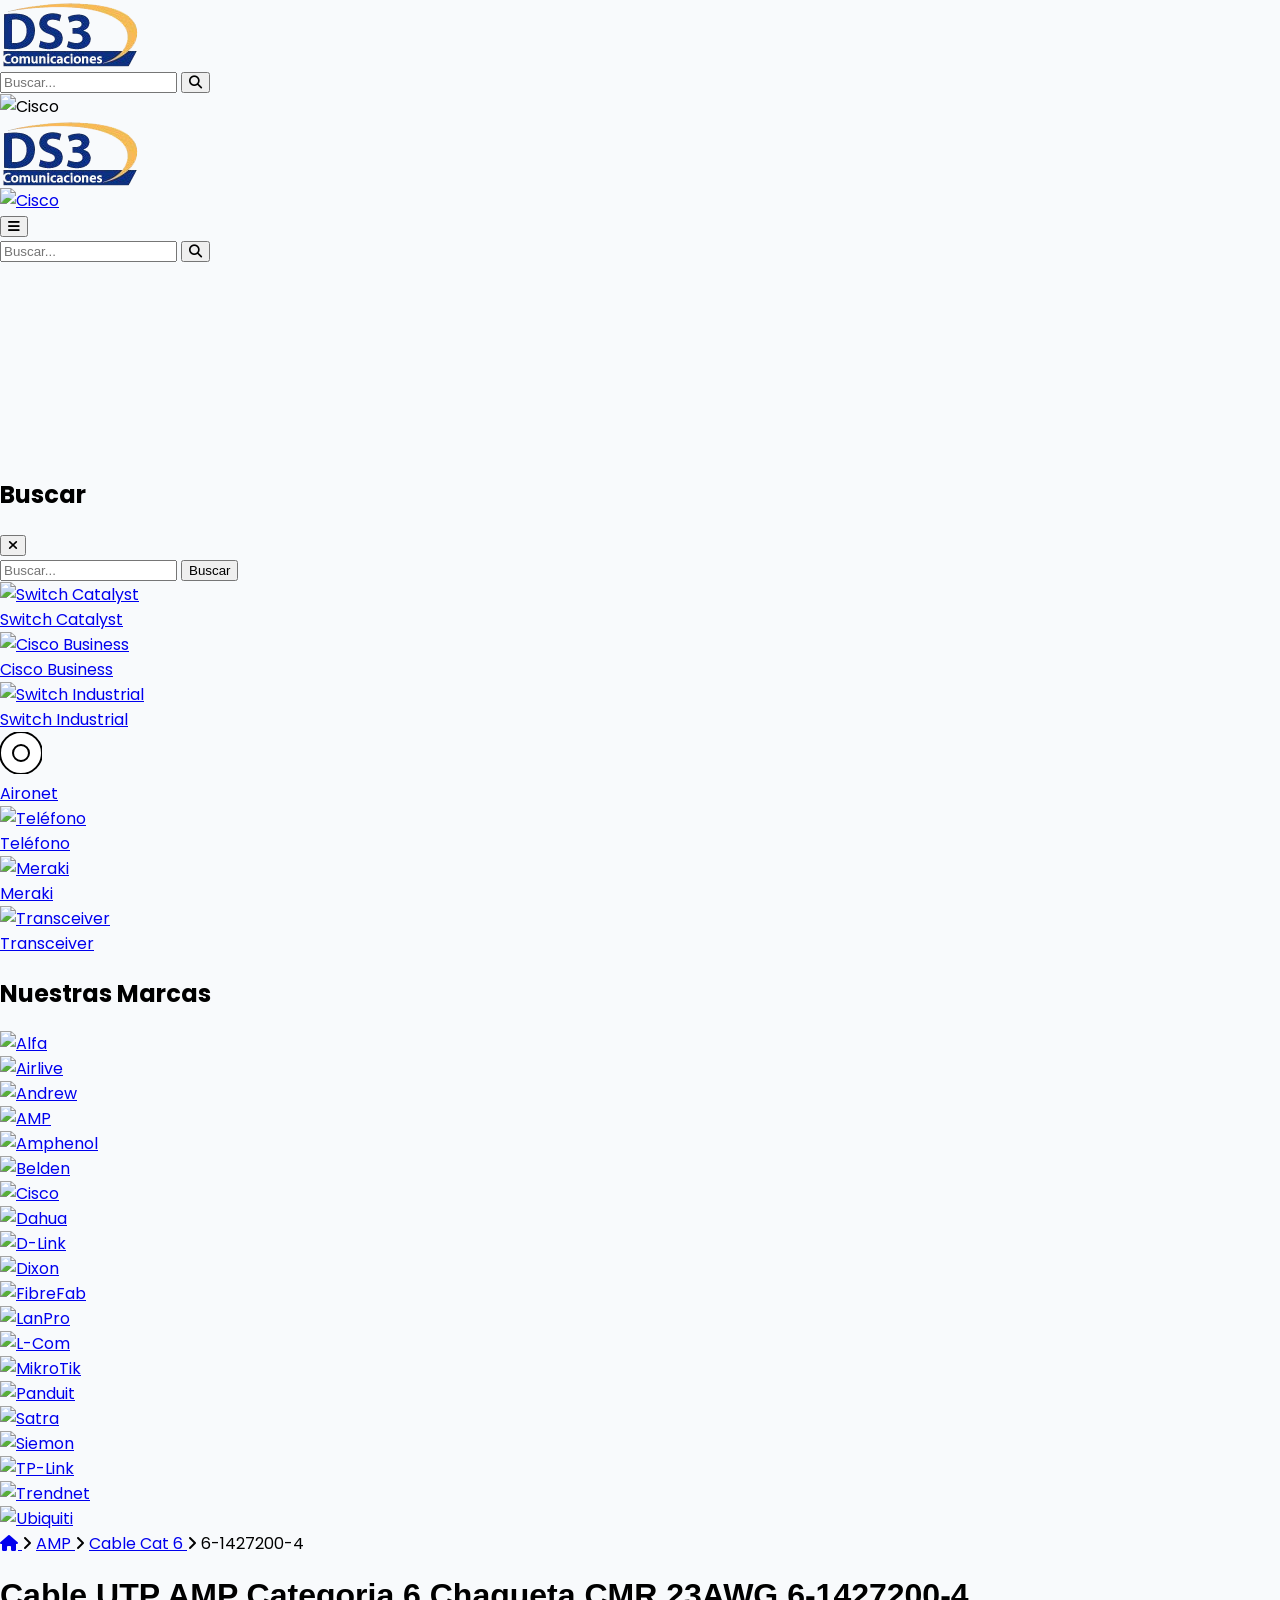
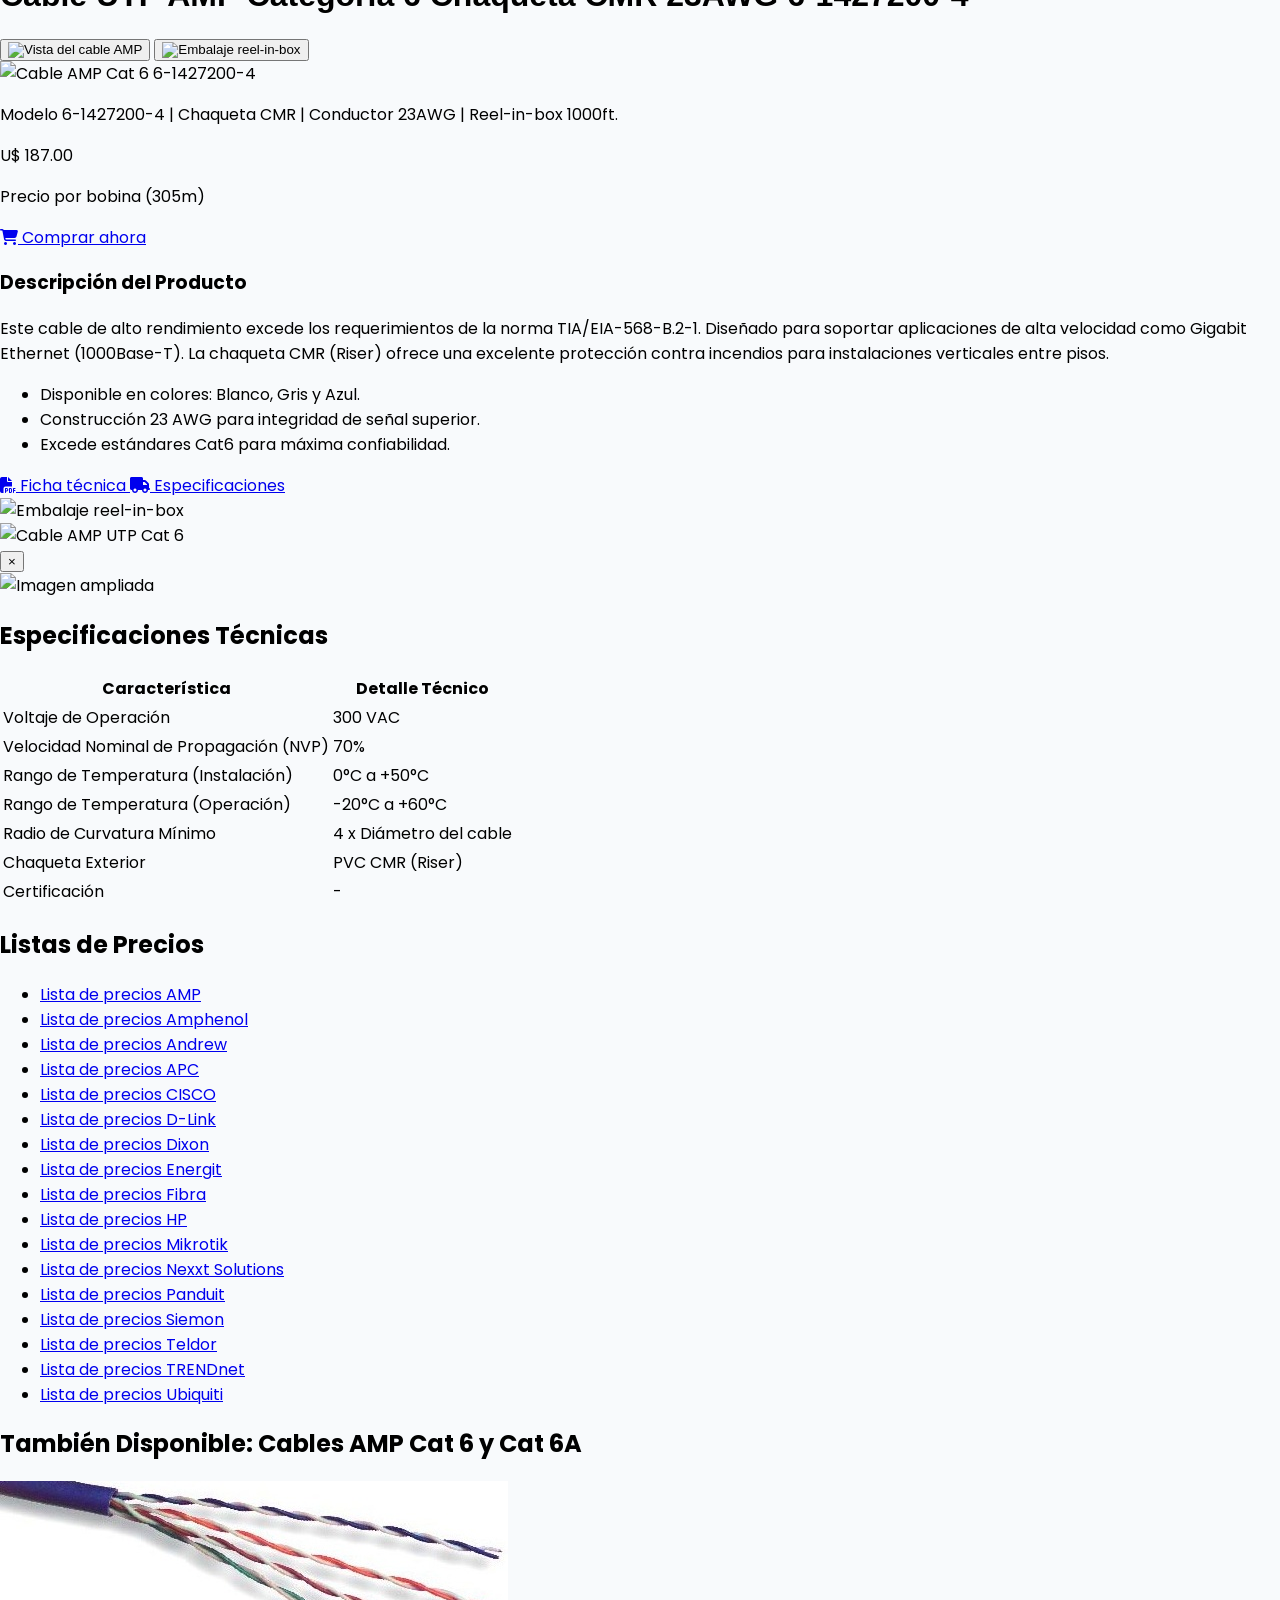
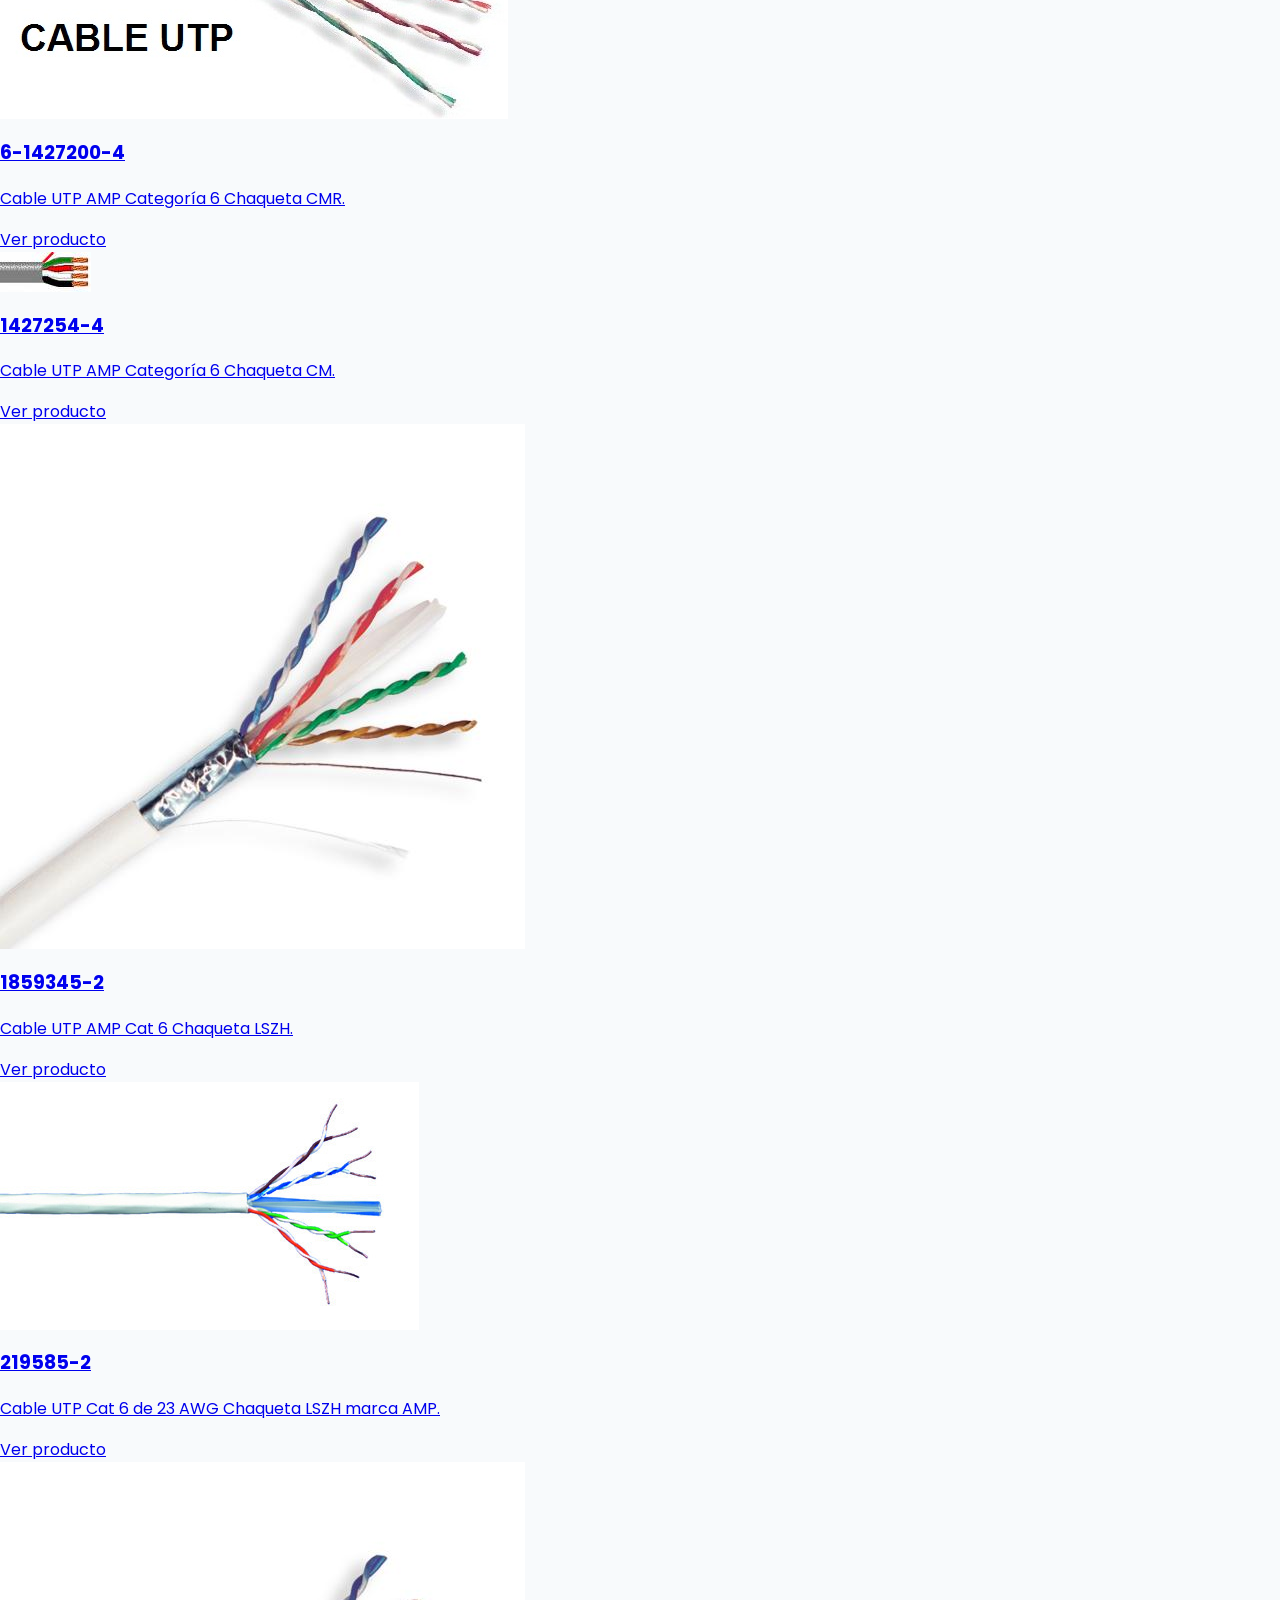
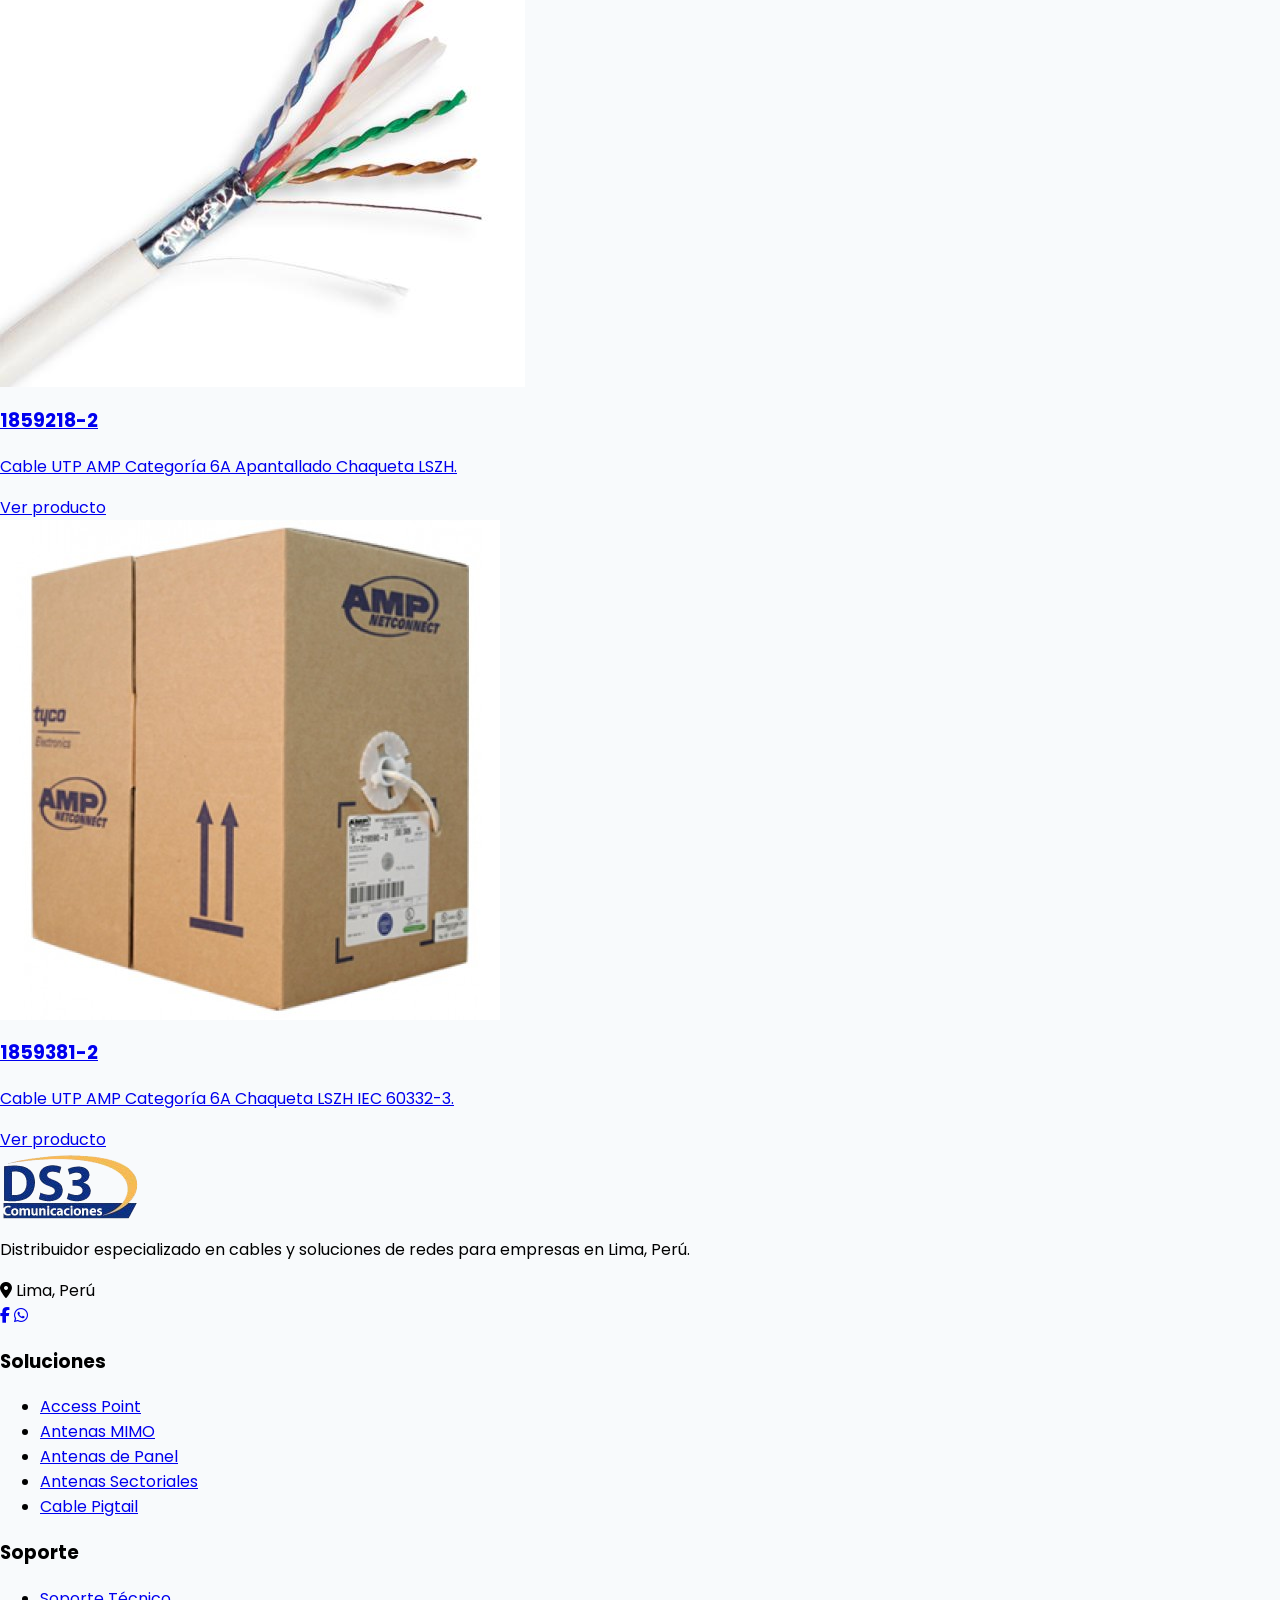
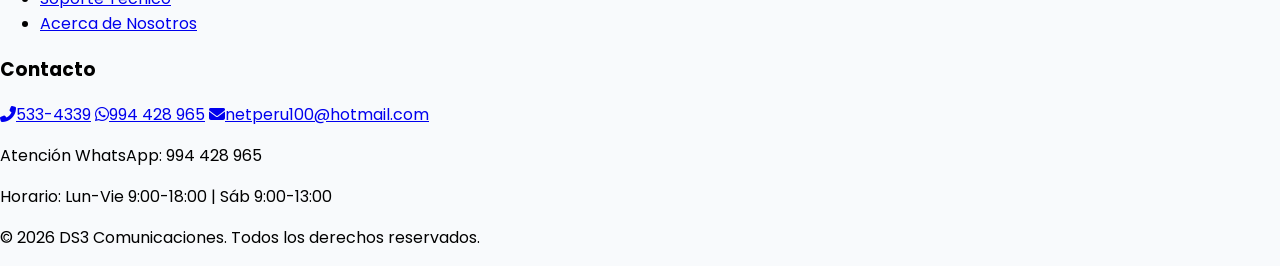
==== 6-1427200-4.html @ 4f268e78 "feat: Update styles and add new images; enhance footer and navigation functionality - Changed font f" ====
<!DOCTYPE html>
<html lang="es">

<head>
    <meta charset="UTF-8" />
    <meta name="viewport" content="width=device-width, initial-scale=1.0" />
    <meta name="description"
        content="Cable UTP AMP NetConnect Categoría 6 CMR 23AWG 6-1427200-4, reel-in-box 1000ft para Gigabit Ethernet, voz y datos." />
    <meta name="keywords" content="AMP Cat 6, cable UTP, 6-1427200-4, CMR, 23AWG, DS3 Comunicaciones" />
    <meta name="author" content="ds3comunicaciones" />
    <script src="https://cdn.tailwindcss.com"></script>
    <link rel="stylesheet" href="https://cdnjs.cloudflare.com/ajax/libs/font-awesome/6.5.1/css/all.min.css"
        integrity="sha512-DTOQO9RWCH3ppGqcWaEA1BIZOC6xxalwEsw9c2QQeAIftl+Vegovlnee1c9QX4TctnWMn13TZye+giMm8e2LwA=="
        crossorigin="anonymous" referrerpolicy="no-referrer" />
    <link rel="stylesheet" href="./css/style.css" />
    <script src="./js/nav.js"></script>
    <title>Cable AMP Cat 6 6-1427200-4 | UTP CMR 23AWG | DS3 Comunicaciones</title>
</head>

<body>
    <nav class=" border-b border-gray-200 shadow-sm">
        <div class="relative">
            <div class="nav-container flex justify-evenly overflow-x-auto md:py-2 px-4 space-x-2 scrollbar-hide">
                <a href="https://www.ds3comunicaciones.com/cisco/catalys_9200l.html"
                    class="nav-item flex items-center p-1.5 rounded-lg min-w-fit flex-shrink-0 space-x-1.5">
                    <div class="icon-container h-6 w-6 flex items-center justify-center">
                        <img src="./icons/Switch Catalyst.ico" class="nav-icon max-h-full max-w-full"
                            alt="Switch Catalyst" />
                    </div>
                    <span class="text-xs font-medium text-gray-600 whitespace-nowrap">Switch Catalyst</span>
                </a>
                <a href="https://www.ds3comunicaciones.com/cisco/bussines_sg350.html"
                    class="nav-item flex items-center p-1.5 rounded-lg min-w-fit flex-shrink-0 space-x-1.5">
                    <div class="icon-container h-6 w-6 flex items-center justify-center">
                        <img src="./icons/Cisco Business.ico" class="nav-icon max-h-full max-w-full"
                            alt="Cisco Business" />
                    </div>
                    <span class="text-xs font-medium text-gray-600 whitespace-nowrap">Cisco Business</span>
                </a>
                <a href="https://www.ds3comunicaciones.com/cisco/precios_cisco_switch_industrial_b.html"
                    class="nav-item flex items-center p-1.5 rounded-lg min-w-fit flex-shrink-0 space-x-1.5">
                    <div class="icon-container h-6 w-6 flex items-center justify-center">
                        <img src="./icons/Switch Industrial.ico" class="nav-icon max-h-full max-w-full"
                            alt="Switch Industrial" />
                    </div>
                    <span class="text-xs font-medium text-gray-600 whitespace-nowrap">Switch Industrial</span>
                </a>
                <a href="https://www.ds3comunicaciones.com/cisco/precios_cisco_access_point_b.html"
                    class="nav-item flex items-center p-1.5 rounded-lg min-w-fit flex-shrink-0 space-x-1.5">
                    <div class="icon-container h-6 w-6 flex items-center justify-center">
                        <svg width="42" height="42" viewBox="0 0 42 42" fill="none" xmlns="http://www.w3.org/2000/svg">
                            <path fill-rule="evenodd" clip-rule="evenodd"
                                d="M21 42C32.598 42 42 32.598 42 21C42 9.40202 32.598 0 21 0C9.40202 0 0 9.40202 0 21C0 32.598 9.40202 42 21 42Z"
                                fill="white" stroke="black" stroke-width="2" />
                            <path fill-rule="evenodd" clip-rule="evenodd"
                                d="M27 21C27 24.3137 24.3137 27 21 27C17.6863 27 15 24.3137 15 21C15 17.6863 17.6863 15 21 15C24.3137 15 27 17.6863 27 21Z"
                                fill="black" />
                            <path fill-rule="evenodd" clip-rule="evenodd"
                                d="M29 21C29 25.4183 25.4183 29 21 29C16.5817 29 13 25.4183 13 21C13 16.5817 16.5817 13 21 13C25.4183 13 29 16.5817 29 21Z"
                                fill="white" stroke="black" stroke-width="2" />
                        </svg>
                    </div>
                    <span class="text-xs font-medium text-gray-600 whitespace-nowrap">Aironet</span>
                </a>
                <a href="https://www.ds3comunicaciones.com/cisco/precios_cisco_telefonos_b.html"
                    class="nav-item flex items-center p-1.5 rounded-lg min-w-fit flex-shrink-0 space-x-1.5">
                    <div class="icon-container h-6 w-6 flex items-center justify-center">
                        <img src="./icons/Télefono.ico" class="nav-icon max-h-full max-w-full" alt="Teléfono" />
                    </div>
                    <span class="text-xs font-medium text-gray-600 whitespace-nowrap">Teléfono</span>
                </a>
                <a href="https://ds3comunicaciones.com/cisco/precios_cisco_meraki_b.html"
                    class="nav-item flex items-center p-1.5 rounded-lg min-w-fit flex-shrink-0 space-x-1.5">
                    <div class="icon-container h-6 w-6 flex items-center justify-center">
                        <img src="./icons/mariakii.ico" class="nav-icon max-h-full max-w-full" alt="Meraki" />
                    </div>
                    <span class="text-xs font-medium text-gray-600 whitespace-nowrap">Meraki</span>
                </a>
                <a href="#" class="nav-item flex items-center p-1.5 rounded-lg min-w-fit flex-shrink-0 space-x-1.5">
                    <div class="icon-container h-6 w-6 flex items-center justify-center">
                        <img src="./icons/Transceiver.ico" class="nav-icon max-h-full max-w-full" alt="Transceiver" />
                    </div>
                    <span class="text-xs font-medium text-gray-600 whitespace-nowrap">Transceiver</span>
                </a>
            </div>
        </div>
    </nav>

    <main class="pb-12">


        <div class="mx-auto  px-4 py-6">
            
            <div class="flex flex-col-3 lg:flex-row gap-6">
                <aside
                    class="hidden lg:block w-full lg:w-64   h-auto overflow-y-auto scrollbar-hide">
                    <h2 class="text-lg font-bold text-center text-gray-800 mb-4 pb-2 border-b">Nuestras Marcas</h2>
                    <div class="grid grid-cols-2 sm:grid-cols-3 lg:grid-cols-1 gap-2">
                        <a href="https://www.ds3comunicaciones.com/alfa/index.html"
                            class="flex items-center justify-center rounded-md p-2 hover:bg-gray-100 transition-all hover:-translate-y-0.5">
                            <img src="http://www.ds3comunicaciones.com/belden/images/ALFA_logo1.gif" alt="Alfa"
                                class="max-w-[100px]  object-contain" />
                        </a>
                        <a href="https://www.ds3comunicaciones.com/airlive/index.html"
                            class="flex items-center justify-center rounded-md p-2 hover:bg-gray-100 transition-all hover:-translate-y-0.5">
                            <img src="http://www.ds3comunicaciones.com/belden/images/airlivelogo.gif" alt="Airlive"
                                class="max-w-[100px]  object-contain" />
                        </a>
                        <a href="https://www.ds3comunicaciones.com/andrew/index.html"
                            class="flex items-center justify-center rounded-md p-2 hover:bg-gray-100 transition-all hover:-translate-y-0.5">
                            <img src="http://www.ds3comunicaciones.com/andrew/images/logo_andrew.jpg" alt="Andrew"
                                class="max-w-[100px]  object-contain" />
                        </a>
                        <a href="https://www.ds3comunicaciones.com/AMP/index.html"
                            class="flex items-center justify-center rounded-md p-2 hover:bg-gray-100 transition-all hover:-translate-y-0.5">
                            <img src="http://www.ds3comunicaciones.com/belden/images/amp_logo2-91x20.jpg" alt="AMP"
                                class="max-w-[100px]  object-contain" />
                        </a>
                        <a href="https://www.ds3comunicaciones.com/amphenol/index.html"
                            class="flex items-center justify-center rounded-md p-2 hover:bg-gray-100 transition-all hover:-translate-y-0.5">
                            <img src="http://www.ds3comunicaciones.com/belden/images/amphenol_logo-100x21.jpg"
                                alt="Amphenol" class="max-w-[100px]  object-contain" />
                        </a>
                        <a href="https://www.ds3comunicaciones.com/belden/index.html"
                            class="flex items-center justify-center rounded-md p-2 hover:bg-gray-100 transition-all hover:-translate-y-0.5">
                            <img src="http://www.ds3comunicaciones.com/belden/images/Belden-Logo-93x15.jpg" alt="Belden"
                                class="max-w-[100px]  object-contain" />
                        </a>
                        <a href="https://www.ds3comunicaciones.com/cisco/index.html"
                            class="flex items-center justify-center rounded-md p-2 hover:bg-gray-100 transition-all hover:-translate-y-0.5">
                            <img src="http://www.ds3comunicaciones.com/cisco/images/logo-cisco.gif" alt="Cisco"
                                class="max-w-[100px]  object-contain" />
                        </a>
                        <a href="https://www.ds3comunicaciones.com/dahua/index.html"
                            class="flex items-center justify-center rounded-md p-2 hover:bg-gray-100 transition-all hover:-translate-y-0.5">
                            <img src="http://www.ds3comunicaciones.com/dahua/images/dahua_logo.jpg" alt="Dahua"
                                class="max-w-[100px]  object-contain" />
                        </a>
                        <a href="https://www.ds3comunicaciones.com/dlink/index.html"
                            class="flex items-center justify-center rounded-md p-2 hover:bg-gray-100 transition-all hover:-translate-y-0.5">
                            <img src="http://www.ds3comunicaciones.com/belden/images/D-Link_Logo-100x26.jpg"
                                alt="D-Link" class="max-w-[100px]  object-contain" />
                        </a>
                        <a href="https://www.ds3comunicaciones.com/dixon/index.html"
                            class="flex items-center justify-center rounded-md p-2 hover:bg-gray-100 transition-all hover:-translate-y-0.5">
                            <img src="http://www.ds3comunicaciones.com/belden/images/dixon_logo-100x19.jpg" alt="Dixon"
                                class="max-w-[100px]  object-contain" />
                        </a>
                        <a href="https://www.ds3comunicaciones.com/FibreFab/index.html"
                            class="flex items-center justify-center rounded-md p-2   hover:bg-gray-100 transition-all hover:-translate-y-0.5">
                            <img src="http://www.ds3comunicaciones.com/FibreFab/images/logo_fibrefab.png" alt="FibreFab"
                                class="max-w-[100px]  object-contain" />
                        </a>
                        <a href="https://www.ds3comunicaciones.com/lanpro/index.html"
                            class="flex items-center justify-center rounded-md p-2 hover:bg-gray-100 transition-all hover:-translate-y-0.5">
                            <img src="http://www.ds3comunicaciones.com/lanpro/images/lanpro_logo.jpg" alt="LanPro"
                                class="max-w-[100px]  object-contain" />
                        </a>
                        <a href="https://www.ds3comunicaciones.com/l-com/"
                            class="flex items-center justify-center rounded-md p-2 hover:bg-gray-100 transition-all hover:-translate-y-0.5">
                            <img src="http://www.ds3comunicaciones.com/sitebuilder/images/lcom_logo-100x23.jpg"
                                alt="L-Com" class="max-w-[100px]  object-contain" />
                        </a>
                        <a href="https://www.ds3comunicaciones.com/mikrotik/index.html"
                            class="flex items-center justify-center rounded-md p-2 hover:bg-gray-100 transition-all hover:-translate-y-0.5">
                            <img src="http://www.ds3comunicaciones.com/belden/images/mikrotik_logo-100x24.png"
                                alt="MikroTik" class="max-w-[100px]  object-contain" />
                        </a>
                        <a href="https://www.ds3comunicaciones.com/panduit/index.html"
                            class="flex items-center justify-center rounded-md p-2 hover:bg-gray-100 transition-all hover:-translate-y-0.5">
                            <img src="http://www.ds3comunicaciones.com/panduit/images/panduit_logo.jpg" alt="Panduit"
                                class="max-w-[100px]  object-contain" />
                        </a>
                        <a href="https://www.ds3comunicaciones.com/satra/index.html"
                            class="flex items-center justify-center rounded-md p-2 hover:bg-gray-100 transition-all hover:-translate-y-0.5">
                            <img src="http://www.ds3comunicaciones.com/satra/images/satra.JPG" alt="Satra"
                                class="max-w-[100px]  object-contain" />
                        </a>
                        <a href="https://www.ds3comunicaciones.com/siemon/index.html"
                            class="flex items-center justify-center rounded-md p-2 hover:bg-gray-100 transition-all hover:-translate-y-0.5">
                            <img src="http://www.ds3comunicaciones.com/siemon/images/siemon_logo1.GIF" alt="Siemon"
                                class="max-w-[100px]  object-contain" />
                        </a>
                        <a href="https://www.ds3comunicaciones.com/tplink/"
                            class="flex items-center justify-center rounded-md p-2 hover:bg-gray-100 transition-all hover:-translate-y-0.5">
                            <img src="http://www.ds3comunicaciones.com/belden/images/tp-link_logo-100x13.jpg"
                                alt="TP-Link" class="max-w-[100px]  object-contain" />
                        </a>
                        <a href="https://www.ds3comunicaciones.com/trendnet/"
                            class="flex items-center justify-center rounded-md p-2 hover:bg-gray-100 transition-all hover:-translate-y-0.5">
                            <img src="http://www.ds3comunicaciones.com/belden/images/trendnet_logo-100x20.jpg"
                                alt="Trendnet" class="max-w-[100px]  object-contain" />
                        </a>
                        <a href="https://www.ds3comunicaciones.com/ubiquiti/index.html"
                            class="flex items-center justify-center rounded-md p-2 hover:bg-gray-100 transition-all hover:-translate-y-0.5">
                            <img src="http://www.ds3comunicaciones.com/belden/images/ubnt_logo-100x47.png"
                                alt="Ubiquiti" class="max-w-[100px]  object-contain" />
                        </a>
                    </div>
                </aside>

                <div class="flex-1  ">
                            <div 
            class="border-b px-3 py-2 text-xs md:text-sm text-slate-600 flex flex-nowrap items-center gap-1 overflow-x-auto scrollbar-hide whitespace-nowrap">
            <a href="https://www.ds3comunicaciones.com/index.html" class="flex-shrink-0 hover:text-blue-600">
                <i class="fa-solid fa-house text-[0.9em]"></i>
            </a>
            <span class="text-gray-400 flex-shrink-0"><i class="fa-solid fa-angle-right text-[0.8em]"></i></span>
            <a href="https://www.ds3comunicaciones.com/AMP/index.html"
                class="flex-shrink-0 hover:underline hover:text-blue-600">
                AMP
            </a>
            <span class="text-gray-400 flex-shrink-0"><i class="fa-solid fa-angle-right text-[0.8em]"></i></span>
            <a href="https://www.ds3comunicaciones.com/AMP/index.html#cablecat6"
                class="flex-shrink-0 hover:underline hover:text-blue-600">
                Cable Cat 6
            </a>
            <span class="text-gray-400 flex-shrink-0"><i class="fa-solid fa-angle-right text-[0.8em]"></i></span>
            <span class="text-slate-800 font-medium flex-shrink-0">
                6-1427200-4
            </span>
        </div>
                    <div class="mx-auto max-w-[1200px] w-full p-4">
                        <div id="information-section" class="mt-5 flex flex-col lg:flex-row gap-6 items-start">
                            <div class="lg:w-1/2">
                                <div class=" -sm p-4">
                                    <h1 class="mb-4 p-4 text-2xl font-black tracking-tight text-[#0D274D]" style="font-family: 'Arial Black', 'Arial Bold', Gadget, sans-serif;">Cable UTP AMP Categoria 6  Chaqueta CMR 23AWG 6-1427200-4</h1>
                                    <div class="grid gap-4 lg:grid-cols-[84px_minmax(0,1fr)] items-start">
                                        
                                        <div class="flex flex-row gap-3  pb-2 sm:flex-col">
                                            <button type="button"
                                                class="min-w-[88px] aspect-square rounded-xl border-2 border-blue-500  p-2 transition focus:ring-2 focus:ring-blue-500"
                                                onclick="toExchangeImage(this)">
                                                <img src="https://www.ds3comunicaciones.com/AMP/images/6-1427200-4-1.jpg"
                                                    alt="Vista del cable AMP" class="h-full w-full object-contain" />
                                            </button>
                                            <button type="button"
                                                class="min-w-[88px] aspect-square rounded-xl  border-slate-200  p-2 transition hover:border-blue-500 focus:ring-2 focus:ring-blue-500"
                                                onclick="toExchangeImage(this)">
                                                <img src="https://www.ds3comunicaciones.com/AMP/images/Caja.jpg"
                                                    alt="Embalaje reel-in-box" class="h-full w-full object-contain" />
                                            </button>
                                        </div>
                                        
                                        <div class="w-full overflow-hidden rounded-xl  border-slate-200  ">
                                            
                                            <img id="img_main" src="https://www.ds3comunicaciones.com/AMP/images/6-1427200-4-1.jpg"
                                                alt="Cable AMP Cat 6 6-1427200-4"
                                                class="h-[320px] sm:h-[420px] w-full object-contain cursor-pointer"
                                                onclick="viewImage(this.src)" />
                                        </div>
                                    </div>
                                </div>
                            </div>

                            <div class="lg:w-1/2 px-2">
                                <div class="  p-4">
                                    <div class="space-y-5">
                                        <div class="space-y-3">
                                            <p class="text-sm text-gray-600">Modelo 6-1427200-4 | Chaqueta CMR | Conductor 23AWG | Reel-in-box 1000ft.</p>
                                            <div class="flex flex-col gap-2 sm:flex-row sm:items-end sm:justify-between">
                                                <div>
                                                    <span class="block text-4xl font-semibold text-blue-600">U$ 187.00</span>
                                                    <p class="text-sm text-gray-500">Precio por bobina (305m)</p>
                                                </div>
                                                <a href="https://www.ds3comunicaciones.com/pedido.html"
                                                    class="inline-flex items-center justify-center gap-2 rounded-xl bg-blue-600 px-6 py-3 text-sm font-semibold text-white shadow-sm shadow-blue-500/20 hover:bg-blue-700 transition"
                                                    target="_blank">
                                                    <i class="fas fa-shopping-cart"></i>
                                                    Comprar ahora
                                                </a>
                                            </div>
                                        </div>

                                        <div class="rounded-2xl border border-slate-200 bg-slate-50 p-5">
                                            <h3 class="text-base font-semibold text-slate-900 mb-3">Descripción del Producto</h3>
                                            <p class="text-sm leading-7 text-slate-700">Este cable de alto rendimiento excede los requerimientos de la norma TIA/EIA-568-B.2-1. Diseñado para soportar aplicaciones de alta velocidad como Gigabit Ethernet (1000Base-T). La chaqueta CMR (Riser) ofrece una excelente protección contra incendios para instalaciones verticales entre pisos.</p>
                                            <ul class="mt-4 space-y-3 text-slate-700">
                                                <li class="flex gap-3 items-start">
                                                    <span class="mt-1 h-2.5 w-2.5 rounded-full bg-blue-600"></span>
                                                    <span>Disponible en colores: Blanco, Gris y Azul.</span>
                                                </li>
                                                <li class="flex gap-3 items-start">
                                                    <span class="mt-1 h-2.5 w-2.5 rounded-full bg-blue-600"></span>
                                                    <span>Construcción 23 AWG para integridad de señal superior.</span>
                                                </li>
                                                <li class="flex gap-3 items-start">
                                                    <span class="mt-1 h-2.5 w-2.5 rounded-full bg-blue-600"></span>
                                                    <span>Excede estándares Cat6 para máxima confiabilidad.</span>
                                                </li>
                                            </ul>
                                        </div>

                                        <div class="grid gap-3 sm:grid-cols-2">
                                            <a href="https://www.ds3comunicaciones.com/AMP/files/6-1427200-4-DS.pdf"
                                                class="flex items-center justify-center gap-2 rounded-xl border border-slate-200  px-4 py-3 text-sm font-semibold text-slate-800 hover:bg-slate-50 transition"
                                                target="_blank" rel="noopener noreferrer" aria-label="Descargar ficha técnica PDF">
                                                <i class="fas fa-file-pdf text-red-500"></i>
                                                Ficha técnica
                                            </a>
                                            <a href="https://www.ds3comunicaciones.com/pedido.html"
                                                class="flex items-center justify-center gap-2 rounded-xl border border-slate-200  px-4 py-3 text-sm font-semibold text-slate-800 hover:bg-slate-50 transition"
                                                target="_blank" rel="noopener noreferrer" aria-label="Ir a pedidos">
                                                <i class="fas fa-truck text-green-500"></i>
                                                Especificaciones
                                            </a>
                                        </div>
                                    </div>
                                </div>
                            </div>
                        </div>

                        <div id="images-section" class="hidden mt-6">
                            <div class="grid grid-cols-1 sm:grid-cols-2  gap-4">
                                <div class="  overflow-hidden">
                                    <img src="https://www.ds3comunicaciones.com/AMP/images/Caja.jpg"
                                        alt="Embalaje reel-in-box"
                                        class="w-full h-64 object-contain p-4 cursor-pointer hover:opacity-90 transition"
                                        onclick="viewImage(this.src)" />
                                </div>
                                <div class="  overflow-hidden">
                                    <img src="https://www.ds3comunicaciones.com/AMP/images/6-1427200-4-1.jpg"
                                        alt="Cable AMP UTP Cat 6"
                                        class="w-full h-64 object-contain p-4 cursor-pointer hover:opacity-90 transition"
                                        onclick="viewImage(this.src)" />
                                </div>


                            </div>
                        </div>

                        <div id="image-modal"
                            class="fixed hidden inset-0 bg-black bg-opacity-90 z-50 flex items-center justify-center p-4">
                            <button type="button" aria-label="Cerrar imagen"
                                class="absolute top-4 right-4 text-white text-3xl font-bold focus:outline-none"
                                onclick="closeModal()">&times;</button>
                            <img id="modal-image" class="max-w-full max-h-full rounded-lg shadow-lg" src=""
                                alt="Imagen ampliada" />
                        </div>



                        <div class="mt-8 w-full mx-auto">
                            <div class="overflow-hidden rounded-xl    shadow-sm">
                                <div class="flex items-center gap-3 border-b border-slate-200  py-4">
                                    <span class="h-8 w-1 rounded-full bg-blue-500"></span>
                                    <h2 class="text-lg font-semibold ">Especificaciones Técnicas</h2>
                                </div>
                                <div class="overflow-x-auto">
                                    <table class="min-w-full divide-y divide-slate-200 text-sm">
                                        <thead class="bg-[#0D274D] text-white">
                                            <tr>
                                                <th class="px-4 py-3 text-left font-semibold">Característica</th>
                                                <th class="px-4 py-3 text-left font-semibold">Detalle Técnico</th>
                                            </tr>
                                        </thead>
                                        <tbody class="divide-y divide-slate-200 ">
                                            <tr class="bg-slate-50">
                                                <td class="px-4 py-3 text-slate-700">Voltaje de Operación</td>
                                                <td class="px-4 py-3 text-slate-700">300 VAC</td>
                                            </tr>
                                            <tr>
                                                <td class="px-4 py-3 text-slate-700">Velocidad Nominal de Propagación (NVP)</td>
                                                <td class="px-4 py-3 text-slate-700">70%</td>
                                            </tr>
                                            <tr class="bg-slate-50">
                                                <td class="px-4 py-3 text-slate-700">Rango de Temperatura (Instalación)</td>
                                                <td class="px-4 py-3 text-slate-700">0°C a +50°C</td>
                                            </tr>
                                            <tr>
                                                <td class="px-4 py-3 text-slate-700">Rango de Temperatura (Operación)</td>
                                                <td class="px-4 py-3 text-slate-700">-20°C a +60°C</td>
                                            </tr>
                                            <tr class="bg-slate-50">
                                                <td class="px-4 py-3 text-slate-700">Radio de Curvatura Mínimo</td>
                                                <td class="px-4 py-3 text-slate-700">4 x Diámetro del cable</td>
                                            </tr>
                                            <tr>
                                                <td class="px-4 py-3 text-slate-700">Chaqueta Exterior</td>
                                                <td class="px-4 py-3 text-slate-700">PVC CMR (Riser)</td>
                                            </tr>
                                            <tr class="bg-slate-50">
                                                <td class="px-4 py-3 text-slate-700">Certificación</td>
                                                <td class="px-4 py-3 text-slate-700">-</td>
                                            </tr>
                                        </tbody>
                                    </table>
                                </div>
                            </div>
                        </div>
                    </div>
                </div>
                <aside
                    class="hidden lg:block w-full lg:w-72   h-auto overflow-y-auto scrollbar-hide">
                    <h2 class="text-lg font-bold text-gray-800 mb-4 pb-2 border-b">Listas de Precios</h2>
                    <ul class="space-y-2 text-sm text-blue-600">
                        <li><a href="https://www.ds3comunicaciones.com/AMP/precios_amp.html" target="_blank"
                                class="block hover:text-blue-800 hover:underline">Lista de precios AMP</a></li>
                        <li><a href="https://www.ds3comunicaciones.com/amphenol/precios_amphenol.html" target="_blank"
                                class="block hover:text-blue-800 hover:underline">Lista de precios Amphenol</a></li>
                        <li><a href="https://www.ds3comunicaciones.com/andrew/precios_andrew.html" target="_blank"
                                class="block hover:text-blue-800 hover:underline">Lista de precios Andrew</a></li>
                        <li><a href="https://www.ds3comunicaciones.com/apc/precios_apc.html" target="_blank"
                                class="block hover:text-blue-800 hover:underline">Lista de precios APC</a></li>
                        <li><a href="https://www.ds3comunicaciones.com/cisco/precios_cisco.html" target="_blank"
                                class="block hover:text-blue-800 hover:underline">Lista de precios CISCO</a></li>
                        <li><a href="https://www.ds3comunicaciones.com/dlink/precios_dlink.html" target="_blank"
                                class="block hover:text-blue-800 hover:underline">Lista de precios D-Link</a></li>
                        <li><a href="https://www.ds3comunicaciones.com/dixon/precios_dixon.html" target="_blank"
                                class="block hover:text-blue-800 hover:underline">Lista de precios Dixon</a></li>
                        <li><a href="https://www.ds3comunicaciones.com/Energit/precios_energit.html" target="_blank"
                                class="block hover:text-blue-800 hover:underline">Lista de precios Energit</a></li>
                        <li><a href="https://www.ds3comunicaciones.com/FibreFab/precios_fibrefab.html" target="_blank"
                                class="block hover:text-blue-800 hover:underline">Lista de precios Fibra</a></li>
                        <li><a href="https://www.ds3comunicaciones.com/hp/precios_hp.html" target="_blank"
                                class="block hover:text-blue-800 hover:underline">Lista de precios HP</a></li>
                        <li><a href="https://www.ds3comunicaciones.com/mikrotik/precios_mikrotik.html" target="_blank"
                                class="block hover:text-blue-800 hover:underline">Lista de precios Mikrotik</a></li>
                        <li><a href="https://www.ds3comunicaciones.com/nexxt_solutions/precios_nexxt_solutions.html"
                                target="_blank" class="block hover:text-blue-800 hover:underline">Lista de precios Nexxt
                                Solutions</a></li>
                        <li><a href="https://www.ds3comunicaciones.com/panduit/precios_panduit.html" target="_blank"
                                class="block hover:text-blue-800 hover:underline">Lista de precios Panduit</a></li>
                        <li><a href="https://www.ds3comunicaciones.com/siemon/precios_siemon.html" target="_blank"
                                class="block hover:text-blue-800 hover:underline">Lista de precios Siemon</a></li>
                        <li><a href="https://www.ds3comunicaciones.com/Teldor/precios_teldor.html" target="_blank"
                                class="block hover:text-blue-800 hover:underline">Lista de precios Teldor</a></li>
                        <li><a href="https://www.ds3comunicaciones.com/trendnet/precios_trendnet.html" target="_blank"
                                class="block hover:text-blue-800 hover:underline">Lista de precios TRENDnet</a></li>
                        <li><a href="https://www.ds3comunicaciones.com/ubiquiti/precios_ubiquiti.html" target="_blank"
                                class="block hover:text-blue-800 hover:underline">Lista de precios Ubiquiti</a></li>
                    </ul>
                </aside>
            </div>


        </div>

        <section id="cablecat6" class="py-8 bg-gray-50">
                            <div class="flex items-center justify-center gap-4 mb-8">
                    <div class="h-px flex-1 bg-slate-300"></div>
                    <h2 class="text-2xl md:text-3xl font-bold text-slate-900 py-4 px-6">
                        También Disponible: Cables AMP Cat 6 y Cat 6A
                    </h2>
                    <div class="h-px flex-1 bg-slate-300"></div>
                </div>
            <div class="container mx-auto px-4  max-w-[1350px]">

                <div class="flex gap-6 overflow-x-auto snap-x snap-mandatory pb-4 sm:gap-6 lg:grid lg:grid-cols-3 lg:overflow-visible lg:snap-none lg:pb-0">
                    <article class="group w-[85vw] sm:w-[45vw] lg:w-full flex-shrink-0 snap-start bg-white border border-slate-200 shadow-sm overflow-hidden hover: transition duration-300">
                        <a href="https://www.ds3comunicaciones.com/AMP/6-1427200-4.html" class="block h-full">
                            <div class="p-5 flex flex-col h-full">
                                <div class="flex-grow flex items-center justify-center mb-4 h-44 overflow-hidden">
                                    <img src="./images/6-1427200-4.png" alt="Cable AMP UTP Cat 6 CMR" class="max-h-full max-w-full object-contain" />
                                </div>
                                <div class="border-t pt-4">
                                    <h3 class="text-lg font-black text-slate-900">6-1427200-4</h3>
                                    <p class="text-sm text-gray-600 mt-2">Cable UTP AMP Categoría 6 Chaqueta CMR.</p>

                                </div>
                                <div class="mt-6">
                                    <span class="inline-flex w-full justify-center rounded-md border border-blue-600 bg-blue-600 px-4 py-2 text-sm font-semibold text-white transition hover:bg-blue-700        ">Ver producto</span>
                                </div>
                            </div>
                        </a>
                    </article>
                    <article class="group w-[85vw] sm:w-[45vw] lg:w-full flex-shrink-0 snap-start bg-white border border-slate-200 shadow-sm overflow-hidden hover: transition duration-300">
                        <a href="https://www.ds3comunicaciones.com/AMP/1427254-4.html" class="block h-full">
                            <div class="p-5 flex flex-col h-full">
                                <div class="flex-grow flex items-center justify-center mb-4 h-44 overflow-hidden">
                                    <img src="./images/1427254-4.png" alt="Cable AMP UTP Cat 6 CM" class="max-h-full max-w-full object-contain" />
                                </div>
                                <div class="border-t pt-4">
                                    <h3 class="text-lg font-black text-slate-900">1427254-4</h3>
                                    <p class="text-sm text-gray-600 mt-2">Cable UTP AMP Categoría 6 Chaqueta CM.</p>

                                </div>
                                <div class="mt-6">
                                    <span class="inline-flex w-full justify-center rounded-md border border-blue-600 bg-blue-600 px-4 py-2 text-sm font-semibold text-white transition hover:bg-blue-700">Ver producto</span>
                                </div>
                            </div>
                        </a>
                    </article>
                    <article class="group w-[85vw] sm:w-[45vw] lg:w-full flex-shrink-0 snap-start bg-white border border-slate-200 shadow-sm overflow-hidden hover: transition duration-300">
                        <a href="https://www.ds3comunicaciones.com/AMP/1859345-2.html" class="block h-full">
                            <div class="p-5 flex flex-col h-full">
                                <div class="flex-grow flex items-center justify-center mb-4 h-44 overflow-hidden">
                                    <img src="./images/1859345-2.png" alt="Cable AMP UTP Cat 6 LSZH" class="max-h-full max-w-full object-contain" />
                                </div>
                                <div class="border-t pt-4">
                                    <h3 class="text-lg font-black text-slate-900">1859345-2</h3>
                                    <p class="text-sm text-gray-600 mt-2">Cable UTP AMP Cat 6 Chaqueta LSZH.</p>
    
                                </div>
                                <div class="mt-6">
                                    <span class="inline-flex w-full justify-center rounded-md border border-blue-600 bg-blue-600 px-4 py-2 text-sm font-semibold text-white transition hover:bg-blue-700">Ver producto</span>
                                </div>
                            </div>
                        </a>
                    </article>
                    <article class="group w-[85vw] sm:w-[45vw] lg:w-full flex-shrink-0 snap-start bg-white border border-slate-200 shadow-sm overflow-hidden hover: transition duration-300">
                        <a href="https://www.ds3comunicaciones.com/AMP/219585-2.html" class="block h-full">
                            <div class="p-5 flex flex-col h-full">
                                <div class="flex-grow flex items-center justify-center mb-4 h-44 overflow-hidden">
                                    <img src="./images/219585-2.png" alt="Cable AMP Cat 6 23 AWG LSZH" class="max-h-full max-w-full object-contain" />
                                </div>
                                <div class="border-t pt-4">
                                    <h3 class="text-lg font-black text-slate-900">219585-2</h3>
                                    <p class="text-sm text-gray-600 mt-2">Cable UTP Cat 6 de 23 AWG Chaqueta LSZH marca AMP.</p>
       
                                </div>
                                <div class="mt-6">
                                    <span class="inline-flex w-full justify-center rounded-md border border-blue-600 bg-blue-600 px-4 py-2 text-sm font-semibold text-white transition hover:bg-blue-700">Ver producto</span>
                                </div>
                            </div>
                        </a>
                    </article>
                    <article class="group w-[85vw] sm:w-[45vw] lg:w-full flex-shrink-0 snap-start bg-white border border-slate-200 shadow-sm overflow-hidden hover: transition duration-300">
                        <a href="https://www.ds3comunicaciones.com/AMP/1859218-2.html" class="block h-full">
                            <div class="p-5 flex flex-col h-full">
                                <div class="flex-grow flex items-center justify-center mb-4 h-44 overflow-hidden">
                                    <img src="./images/1859218-2.png" alt="Cable AMP Cat 6A Apantallado LSZH" class="max-h-full max-w-full object-contain" />
                                </div>
                                <div class="border-t pt-4">
                                    <h3 class="text-lg font-black text-slate-900">1859218-2</h3>
                                    <p class="text-sm text-gray-600 mt-2">Cable UTP AMP Categoría 6A Apantallado Chaqueta LSZH.</p>
            
                                </div>
                                <div class="mt-6">
                                    <span class="inline-flex w-full justify-center rounded-md border border-blue-600 bg-blue-600 px-4 py-2 text-sm font-semibold text-white transition hover:bg-blue-700">Ver producto</span>
                                </div>
                            </div>
                        </a>
                    </article>
                    <article class="group w-[85vw] sm:w-[45vw] lg:w-full flex-shrink-0 snap-start bg-white border border-slate-200 shadow-sm overflow-hidden hover: transition duration-300">
                        <a href="https://www.ds3comunicaciones.com/AMP/1859381-2.html" class="block h-full">
                            <div class="p-5 flex flex-col h-full">
                                <div class="flex-grow flex items-center justify-center mb-4 h-44 overflow-hidden">
                                    <img src="./images/1859381-2.png" alt="Cable AMP Cat 6A LSZH IEC 60332-3" class="max-h-full max-w-full object-contain" />
                                </div>
                                <div class="border-t pt-4">
                                    <h3 class="text-lg font-black text-slate-900">1859381-2</h3>
                                    <p class="text-sm text-gray-600 mt-2">Cable UTP AMP Categoría 6A Chaqueta LSZH IEC 60332-3.</p>
              
                                </div>
                                <div class="mt-6">
                                    <span class="inline-flex w-full justify-center rounded-md border border-blue-600 bg-blue-600 px-4 py-2 text-sm font-semibold text-white transition hover:bg-blue-700">Ver producto</span>
                                </div>
                            </div>
                        </a>
                    </article>
                </div>
            </div>
        </section>
        </div>


    </main>

    <footer class="bg-slate-950 text-slate-200 py-10 px-4 sm:px-6 lg:px-8 w-full">
        <div class="max-w-7xl mx-auto">
            <div class="grid grid-cols-1 md:grid-cols-2 lg:grid-cols-4 gap-8">
                <div class="space-y-4">
                    <img src="./icons/Logo.png" alt="DS3 Comunicaciones" class="w-32 h-auto" />
                    <p class="text-sm text-slate-400 max-w-sm">Distribuidor especializado en cables y soluciones de
                        redes para empresas en Lima, Perú.</p>
                    <div class="flex items-center gap-2 text-slate-400">
                        <i class="fas fa-map-marker-alt"></i>
                        <span>Lima, Perú</span>
                    </div>
                    <div class="flex items-center gap-3">
                        <a href="#" class="text-slate-400 hover:text-white transition-colors"><i
                                class="fab fa-facebook-f"></i></a>
                        <a href="https://wa.me/994428965?text=Hola%20necesito%20ayuda" target="_blank"
                            class="text-slate-400 hover:text-green-400 transition-colors"><i
                                class="fab fa-whatsapp"></i></a>
                    </div>
                </div>
                <div class="space-y-4">
                    <h3 class="text-lg font-bold text-white">Soluciones</h3>
                    <ul class="space-y-2 text-slate-400">
                        <li><a href="https://www.ds3comunicaciones.com/l-com/AccessPoint.html" target="_blank"
                                class="hover:text-white hover:underline">Access Point</a></li>
                        <li><a href="https://www.ds3comunicaciones.com/lcom/AntenasMIMO.html" target="_blank"
                                class="hover:text-white hover:underline">Antenas MIMO</a></li>
                        <li><a href="https://www.ds3comunicaciones.com/l-com/AntenasPanel.html" target="_blank"
                                class="hover:text-white hover:underline">Antenas de Panel</a></li>
                        <li><a href="https://www.ds3comunicaciones.com/l-com/AntenaSectorial.html" target="_blank"
                                class="hover:text-white hover:underline">Antenas Sectoriales</a></li>
                        <li><a href="https://ds3comunicaciones.com/l-com/pigtail/Pigtail.html" target="_blank"
                                class="hover:text-white hover:underline">Cable Pigtail</a></li>
                    </ul>
                </div>
                <div class="space-y-4">
                    <h3 class="text-lg font-bold text-white">Soporte</h3>
                    <ul class="space-y-2 text-slate-400">
                        <li><a href="https://www.ds3comunicaciones.com/soporte.html" target="_blank"
                                class="hover:text-white hover:underline">Soporte Técnico</a></li>
                        <li><a href="https://ds3comunicaciones.com/us.html" target="_blank"
                                class="hover:text-white hover:underline">Acerca de Nosotros</a></li>
                    </ul>
                </div>
                <div class="space-y-4">
                    <h3 class="text-lg font-bold text-white">Contacto</h3>
                    <div class="space-y-3 text-slate-400">
                        <a href="tel:+5115334339" class="flex items-center gap-2 hover:text-white transition-colors"><i
                                class="fas fa-phone-alt"></i><span>533-4339</span></a>
                        <a href="https://wa.me/994428965?text=Hola%20necesito%20ayuda" target="_blank"
                            class="flex items-center gap-2 hover:text-white transition-colors"><i
                                class="fab fa-whatsapp"></i><span>994 428 965</span></a>
                        <a href="mailto:netperu100@hotmail.com"
                            class="flex items-center gap-2 hover:text-white transition-colors"><i
                                class="fas fa-envelope"></i><span>netperu100@hotmail.com</span></a>
                    </div>
                    <div class="text-slate-400">
                        <p class="text-sm">Atención WhatsApp: 994 428 965</p>
                        <p class="text-sm">Horario: Lun-Vie 9:00-18:00 | Sáb 9:00-13:00</p>
                    </div>
                </div>
            </div>
            <div class="border-t border-slate-700 mt-10 pt-6 text-center text-slate-500 text-sm">
                <p>&copy; 2026 DS3 Comunicaciones. Todos los derechos reservados.</p>
            </div>
        </div>
    </footer>
    <script src="./js/change_tabs.js"></script>
</body>

</html>
---- css/style.css ----
@import url("https://fonts.googleapis.com/css2?family=Poppins:wght@400;500;600&display=swap");

:root {
  color-scheme: light;
  scroll-behavior: smooth;
}

html {
  font-family: 'Poppins', sans-serif;
}

body {
  font-family: 'Poppins', sans-serif;
  background-color: #f8fafc;
  margin: 0;
  min-height: 100vh;
}

img {
  display: block;
  max-width: 100%;
  height: auto;
}

button,
a {
  transition: color 0.2s ease, background-color 0.2s ease, transform 0.2s ease;
}


.scrollbar-hide {
    scrollbar-width: none; /* Para Firefox */
    -ms-overflow-style: none; /* Para IE y Edge */
  }
  
.scrollbar-hide::-webkit-scrollbar {
    display: none; /* Para Chrome, Safari y Opera */
  }
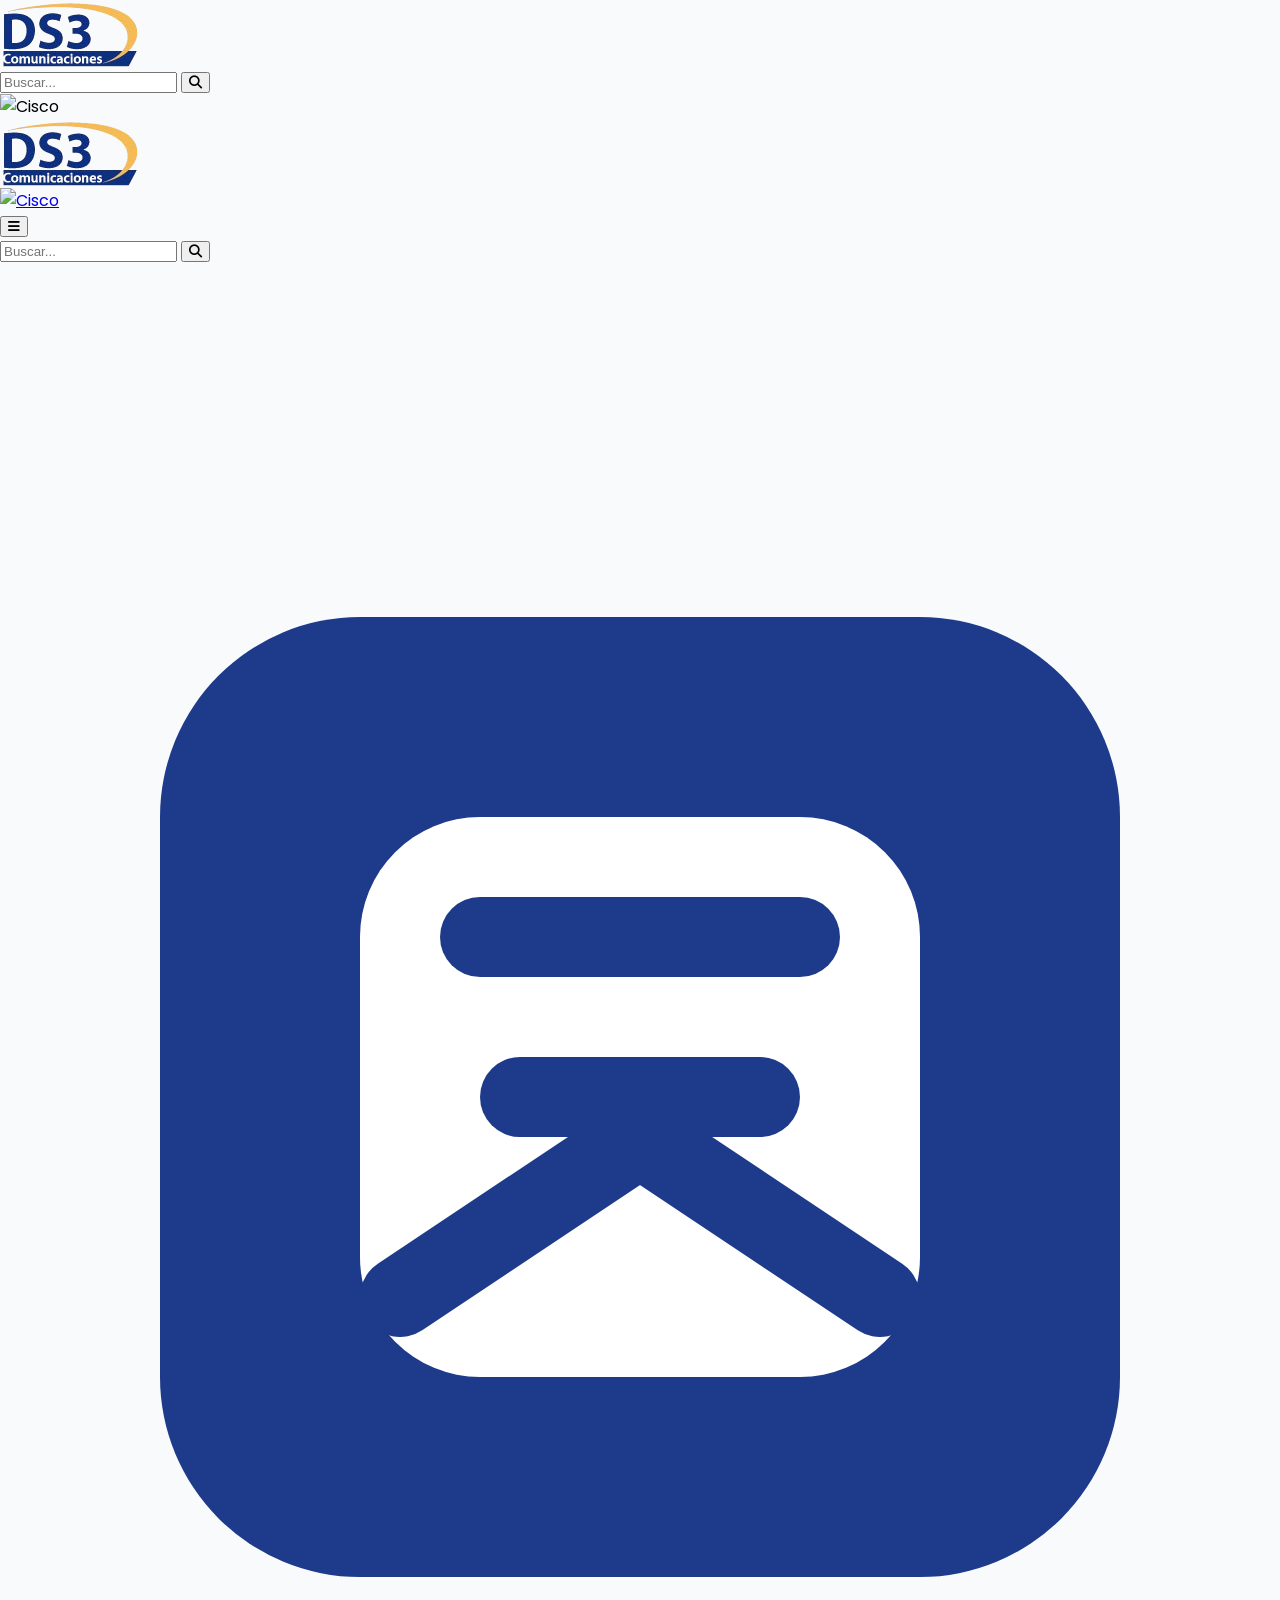
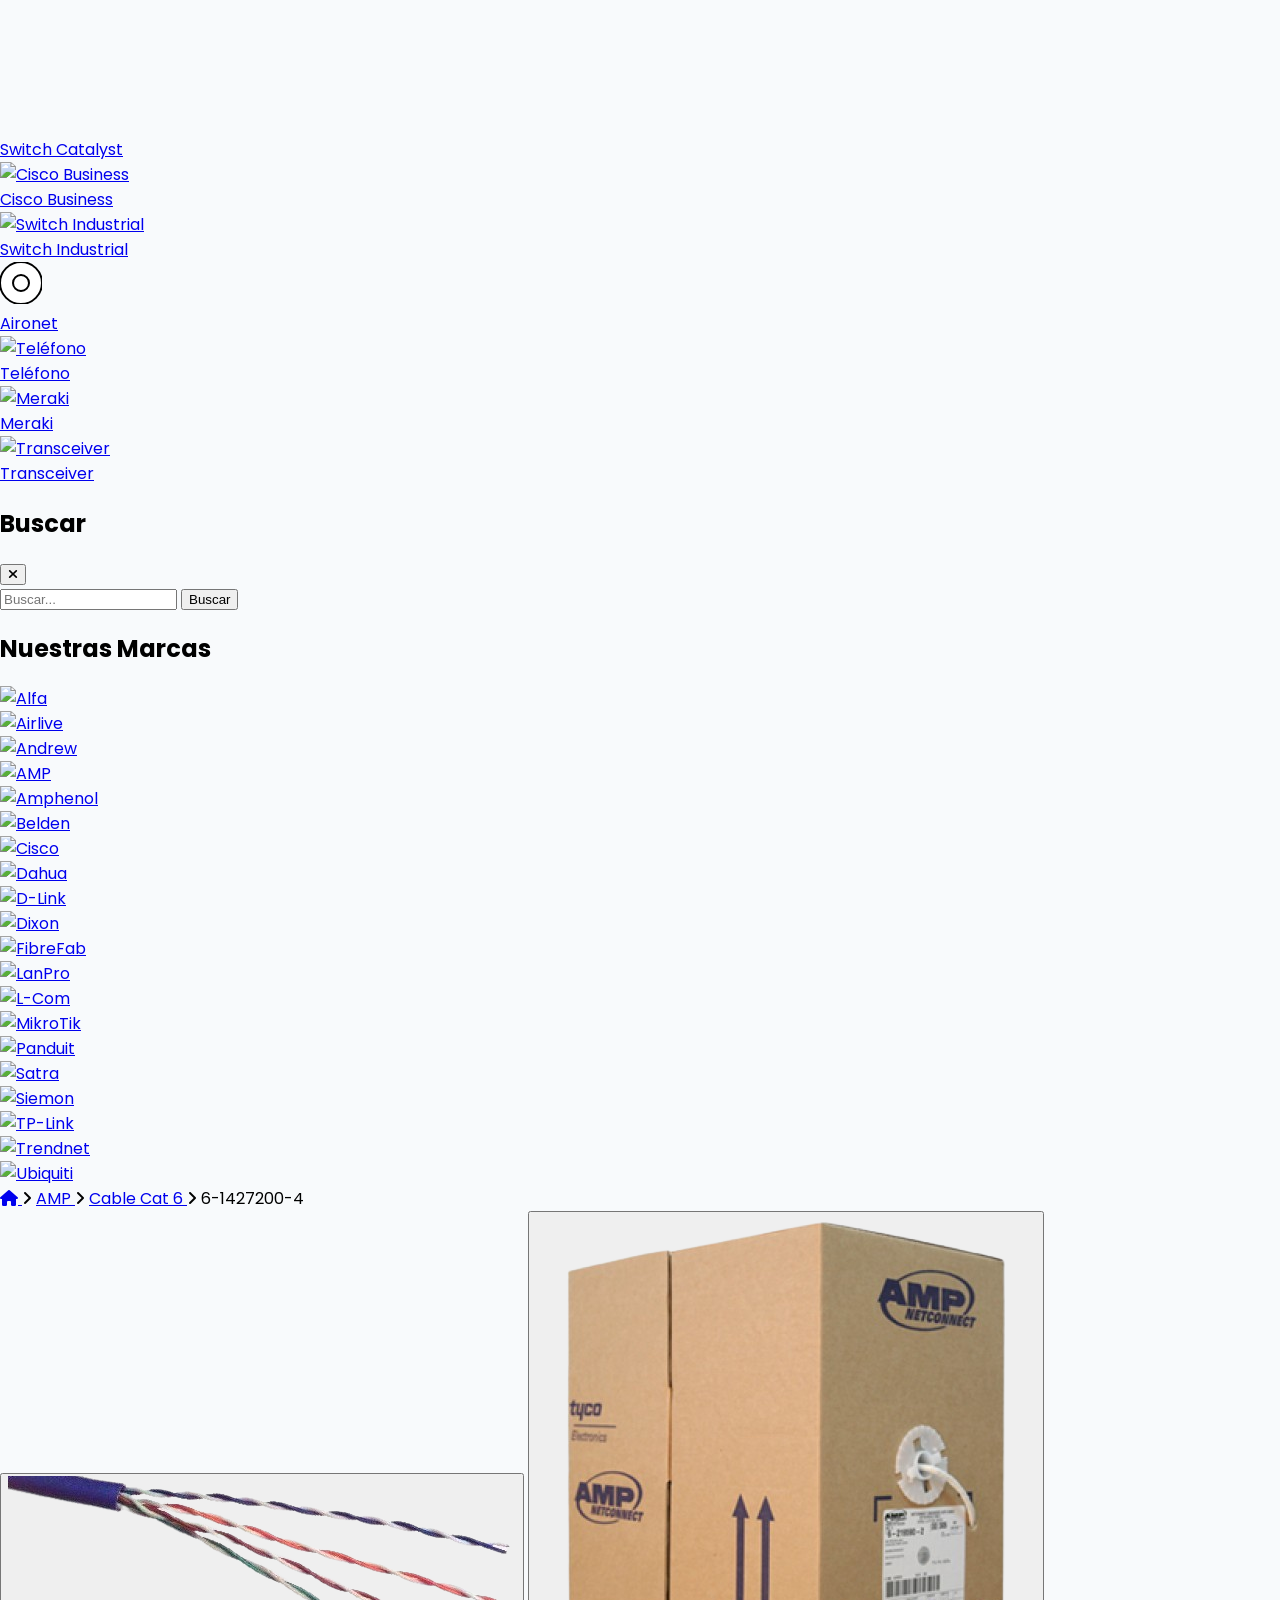
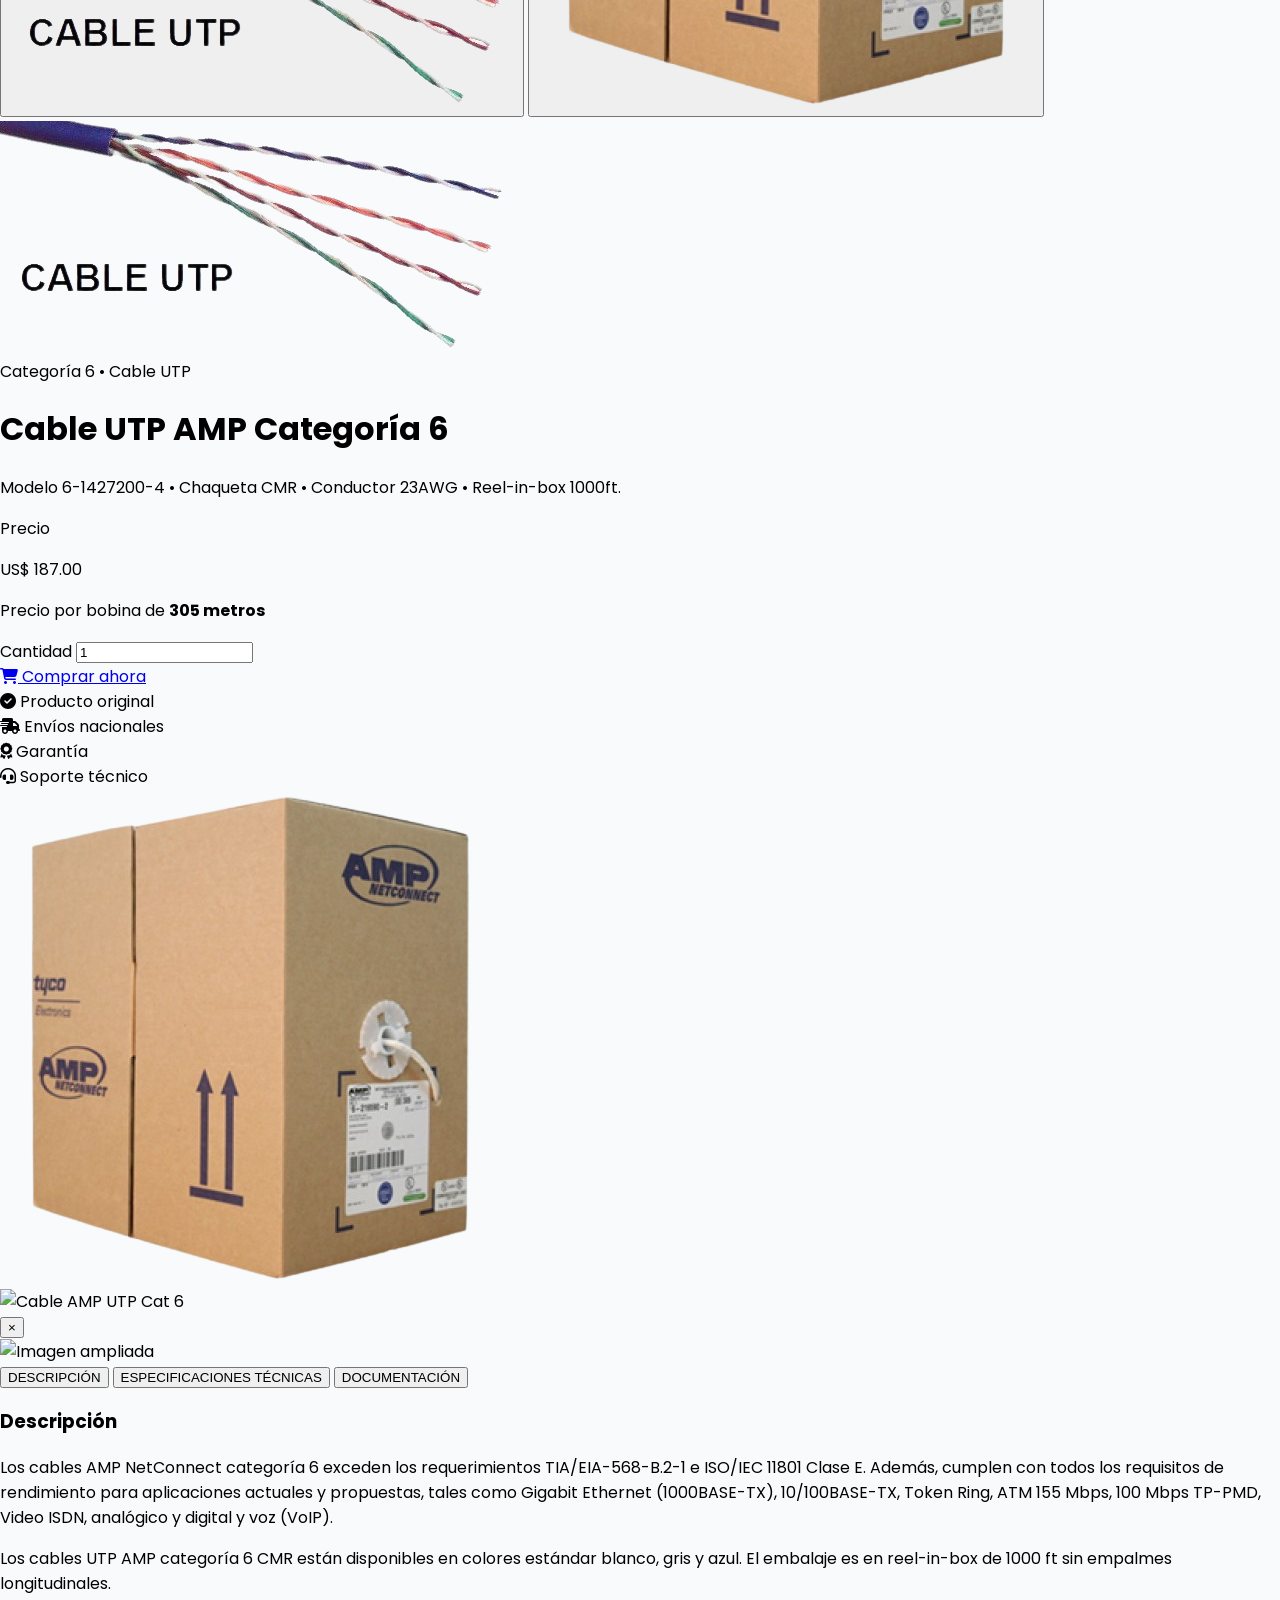
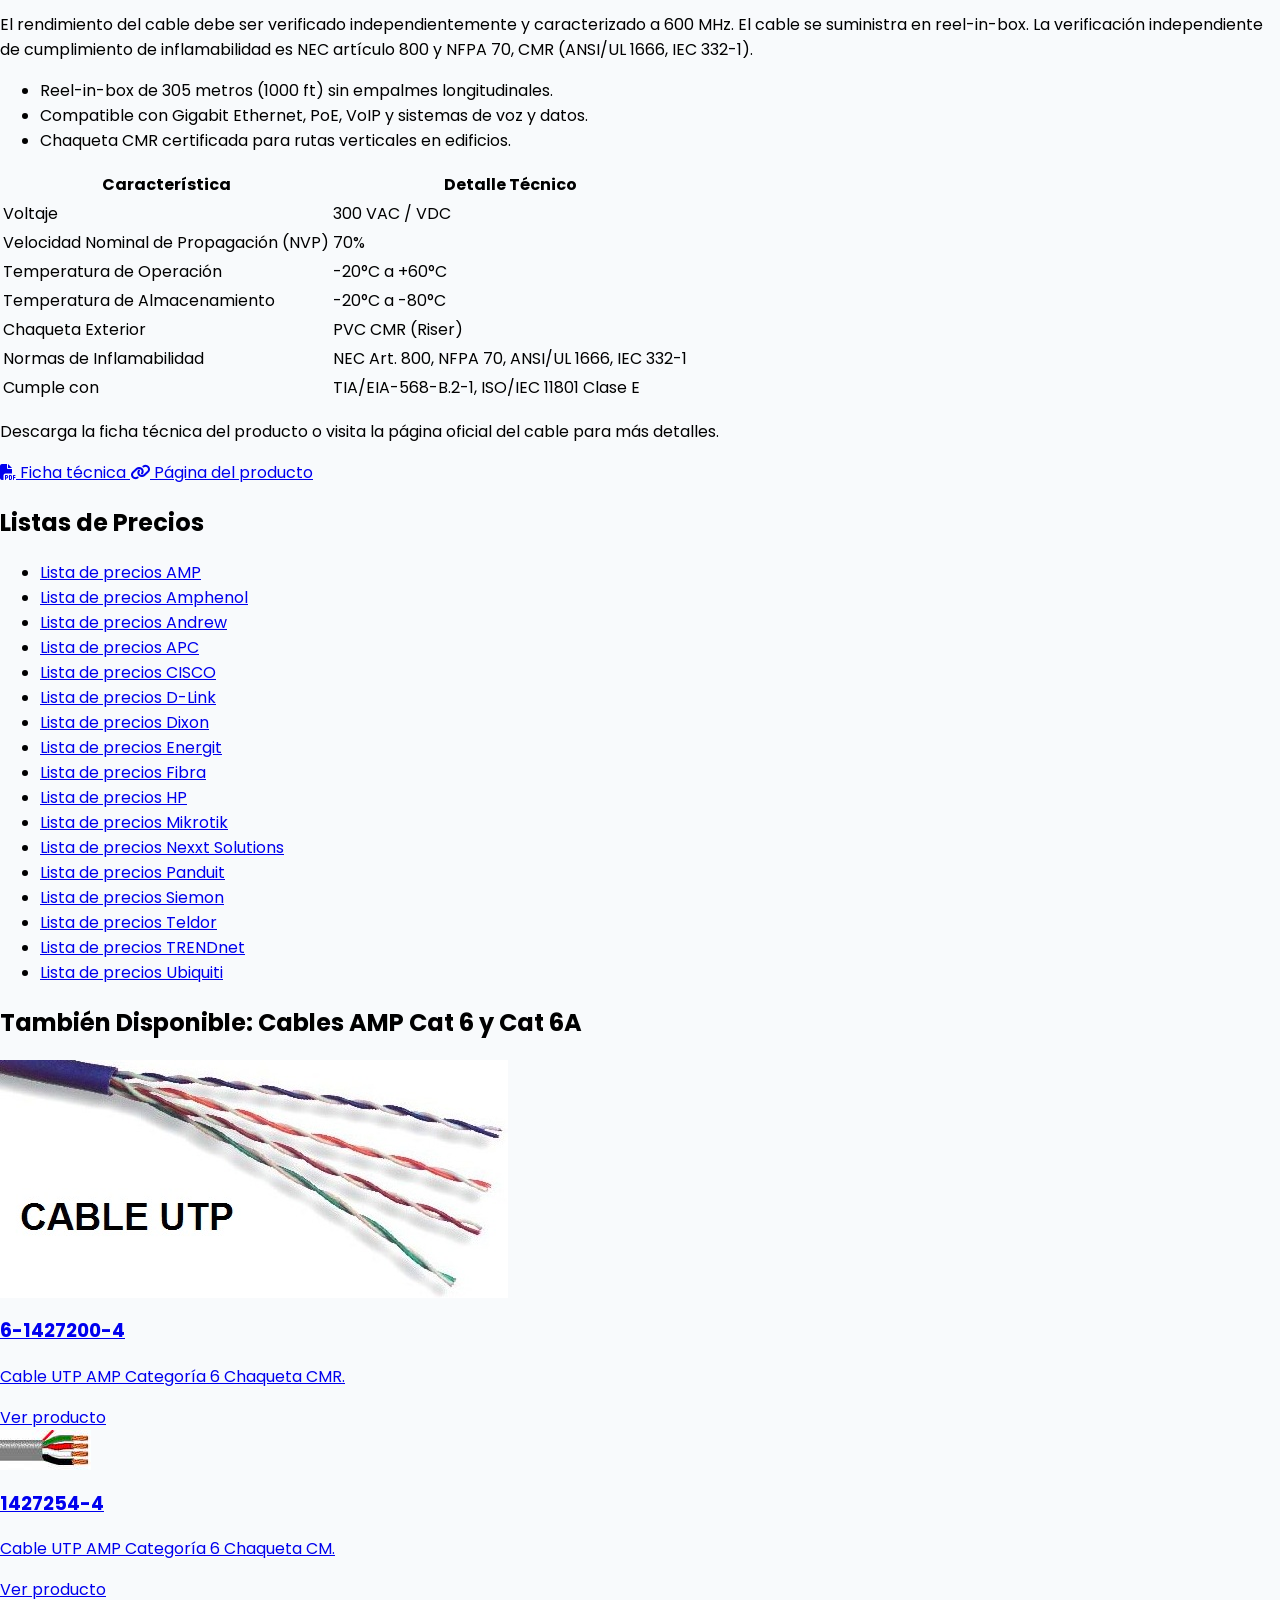
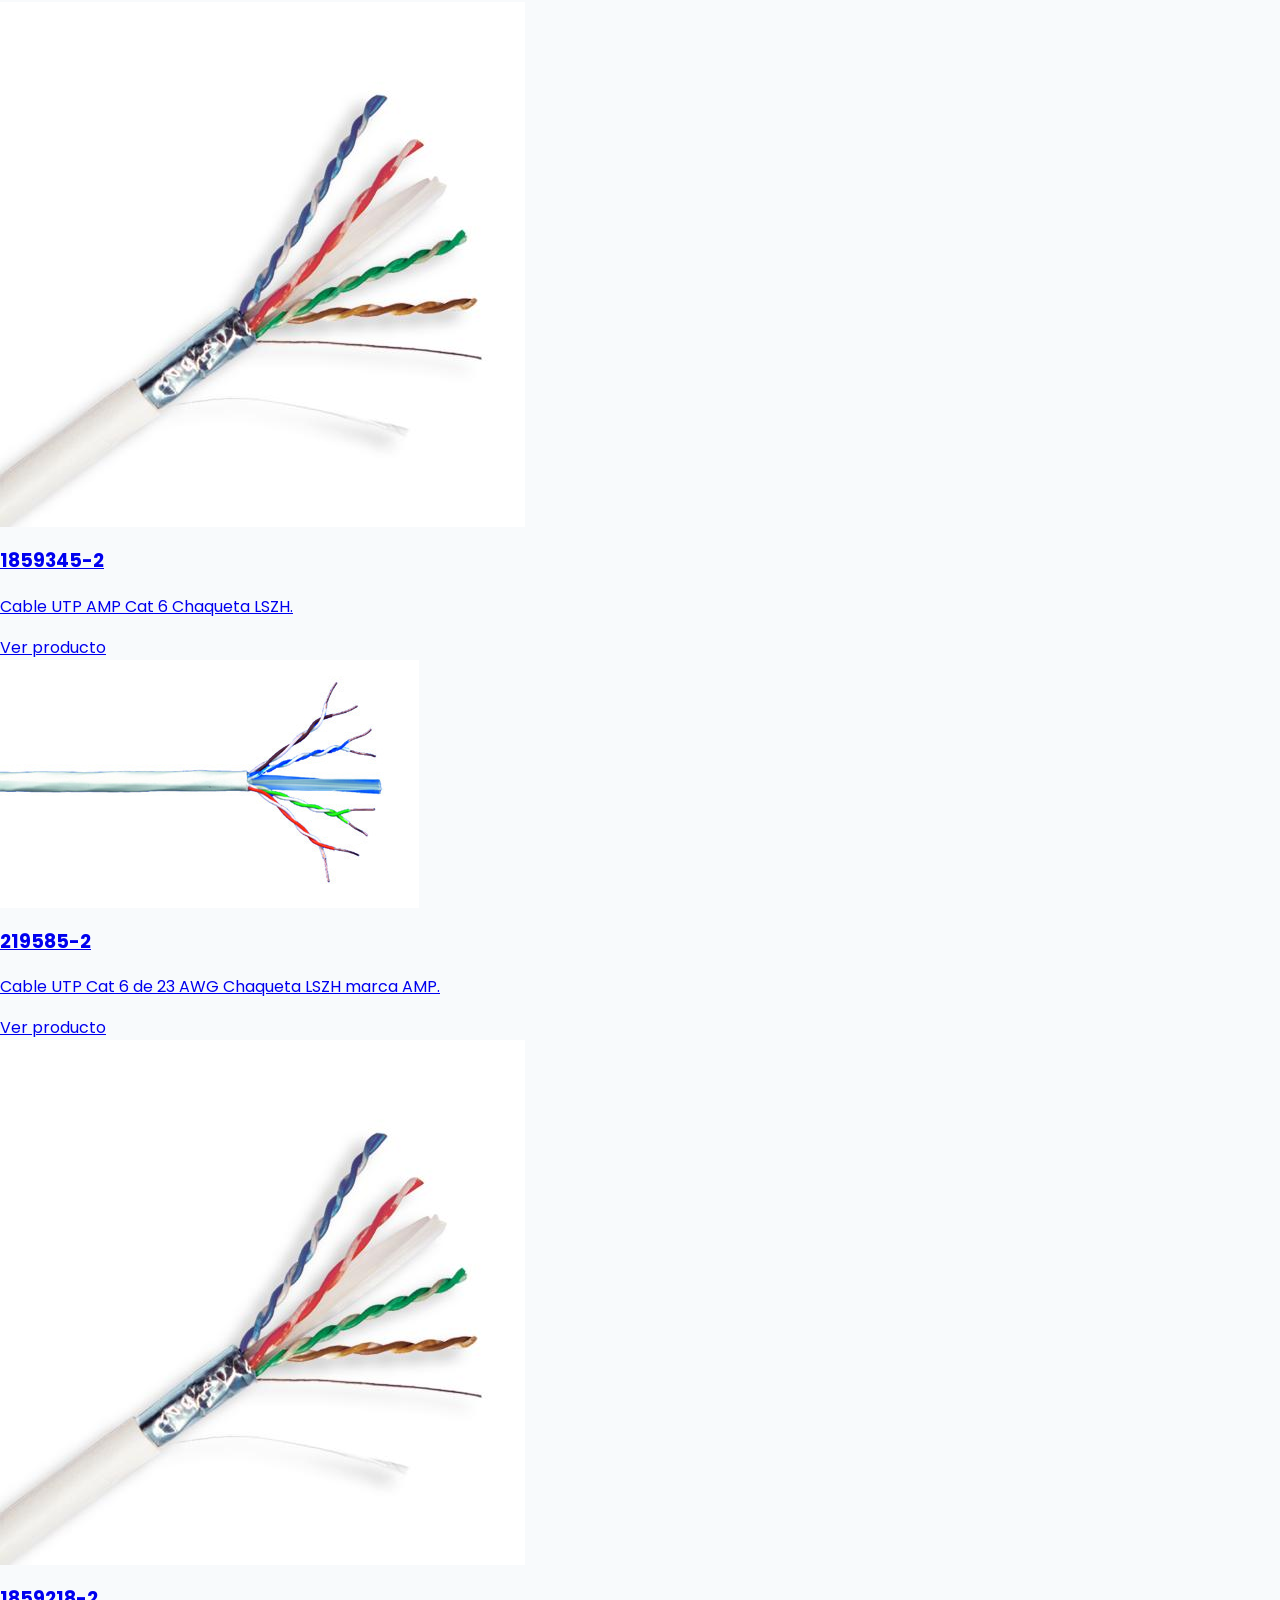
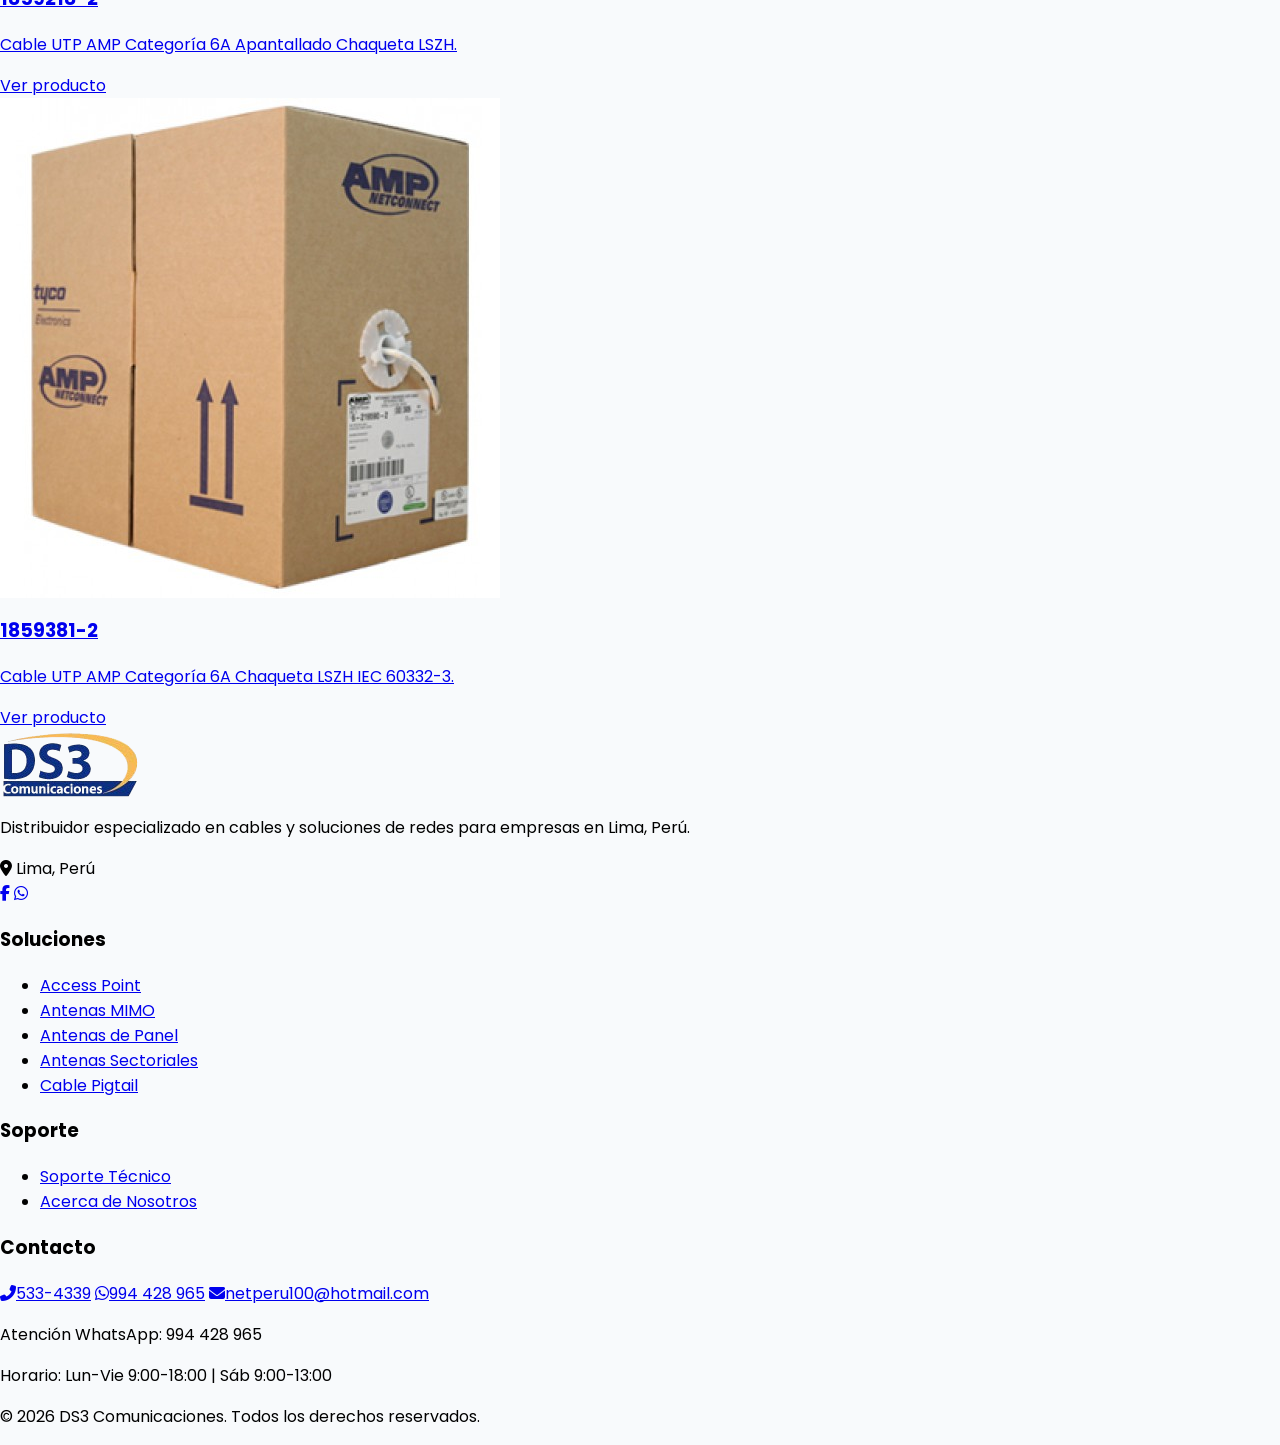
==== commit 03d5ce4d: "Refactor navbar and tab functionality; update icons and add new images - Updated navbar HTML for bet" ====
--- a/6-1427200-4.html
+++ b/6-1427200-4.html
@@ -18,82 +18,15 @@
 </head>
 
 <body>
-    <nav class=" border-b border-gray-200 shadow-sm">
-        <div class="relative">
-            <div class="nav-container flex justify-evenly overflow-x-auto md:py-2 px-4 space-x-2 scrollbar-hide">
-                <a href="https://www.ds3comunicaciones.com/cisco/catalys_9200l.html"
-                    class="nav-item flex items-center p-1.5 rounded-lg min-w-fit flex-shrink-0 space-x-1.5">
-                    <div class="icon-container h-6 w-6 flex items-center justify-center">
-                        <img src="./icons/Switch Catalyst.ico" class="nav-icon max-h-full max-w-full"
-                            alt="Switch Catalyst" />
-                    </div>
-                    <span class="text-xs font-medium text-gray-600 whitespace-nowrap">Switch Catalyst</span>
-                </a>
-                <a href="https://www.ds3comunicaciones.com/cisco/bussines_sg350.html"
-                    class="nav-item flex items-center p-1.5 rounded-lg min-w-fit flex-shrink-0 space-x-1.5">
-                    <div class="icon-container h-6 w-6 flex items-center justify-center">
-                        <img src="./icons/Cisco Business.ico" class="nav-icon max-h-full max-w-full"
-                            alt="Cisco Business" />
-                    </div>
-                    <span class="text-xs font-medium text-gray-600 whitespace-nowrap">Cisco Business</span>
-                </a>
-                <a href="https://www.ds3comunicaciones.com/cisco/precios_cisco_switch_industrial_b.html"
-                    class="nav-item flex items-center p-1.5 rounded-lg min-w-fit flex-shrink-0 space-x-1.5">
-                    <div class="icon-container h-6 w-6 flex items-center justify-center">
-                        <img src="./icons/Switch Industrial.ico" class="nav-icon max-h-full max-w-full"
-                            alt="Switch Industrial" />
-                    </div>
-                    <span class="text-xs font-medium text-gray-600 whitespace-nowrap">Switch Industrial</span>
-                </a>
-                <a href="https://www.ds3comunicaciones.com/cisco/precios_cisco_access_point_b.html"
-                    class="nav-item flex items-center p-1.5 rounded-lg min-w-fit flex-shrink-0 space-x-1.5">
-                    <div class="icon-container h-6 w-6 flex items-center justify-center">
-                        <svg width="42" height="42" viewBox="0 0 42 42" fill="none" xmlns="http://www.w3.org/2000/svg">
-                            <path fill-rule="evenodd" clip-rule="evenodd"
-                                d="M21 42C32.598 42 42 32.598 42 21C42 9.40202 32.598 0 21 0C9.40202 0 0 9.40202 0 21C0 32.598 9.40202 42 21 42Z"
-                                fill="white" stroke="black" stroke-width="2" />
-                            <path fill-rule="evenodd" clip-rule="evenodd"
-                                d="M27 21C27 24.3137 24.3137 27 21 27C17.6863 27 15 24.3137 15 21C15 17.6863 17.6863 15 21 15C24.3137 15 27 17.6863 27 21Z"
-                                fill="black" />
-                            <path fill-rule="evenodd" clip-rule="evenodd"
-                                d="M29 21C29 25.4183 25.4183 29 21 29C16.5817 29 13 25.4183 13 21C13 16.5817 16.5817 13 21 13C25.4183 13 29 16.5817 29 21Z"
-                                fill="white" stroke="black" stroke-width="2" />
-                        </svg>
-                    </div>
-                    <span class="text-xs font-medium text-gray-600 whitespace-nowrap">Aironet</span>
-                </a>
-                <a href="https://www.ds3comunicaciones.com/cisco/precios_cisco_telefonos_b.html"
-                    class="nav-item flex items-center p-1.5 rounded-lg min-w-fit flex-shrink-0 space-x-1.5">
-                    <div class="icon-container h-6 w-6 flex items-center justify-center">
-                        <img src="./icons/Télefono.ico" class="nav-icon max-h-full max-w-full" alt="Teléfono" />
-                    </div>
-                    <span class="text-xs font-medium text-gray-600 whitespace-nowrap">Teléfono</span>
-                </a>
-                <a href="https://ds3comunicaciones.com/cisco/precios_cisco_meraki_b.html"
-                    class="nav-item flex items-center p-1.5 rounded-lg min-w-fit flex-shrink-0 space-x-1.5">
-                    <div class="icon-container h-6 w-6 flex items-center justify-center">
-                        <img src="./icons/mariakii.ico" class="nav-icon max-h-full max-w-full" alt="Meraki" />
-                    </div>
-                    <span class="text-xs font-medium text-gray-600 whitespace-nowrap">Meraki</span>
-                </a>
-                <a href="#" class="nav-item flex items-center p-1.5 rounded-lg min-w-fit flex-shrink-0 space-x-1.5">
-                    <div class="icon-container h-6 w-6 flex items-center justify-center">
-                        <img src="./icons/Transceiver.ico" class="nav-icon max-h-full max-w-full" alt="Transceiver" />
-                    </div>
-                    <span class="text-xs font-medium text-gray-600 whitespace-nowrap">Transceiver</span>
-                </a>
-            </div>
-        </div>
-    </nav>
+
 
     <main class="pb-12">
 
 
         <div class="mx-auto  px-4 py-6">
-            
+
             <div class="flex flex-col-3 lg:flex-row gap-6">
-                <aside
-                    class="hidden lg:block w-full lg:w-64   h-auto overflow-y-auto scrollbar-hide">
+                <aside class="hidden lg:block w-full lg:w-64   h-auto overflow-y-auto scrollbar-hide">
                     <h2 class="text-lg font-bold text-center text-gray-800 mb-4 pb-2 border-b">Nuestras Marcas</h2>
                     <div class="grid grid-cols-2 sm:grid-cols-3 lg:grid-cols-1 gap-2">
                         <a href="https://www.ds3comunicaciones.com/alfa/index.html"
@@ -200,51 +133,55 @@
                 </aside>
 
                 <div class="flex-1  ">
-                            <div 
-            class="border-b px-3 py-2 text-xs md:text-sm text-slate-600 flex flex-nowrap items-center gap-1 overflow-x-auto scrollbar-hide whitespace-nowrap">
-            <a href="https://www.ds3comunicaciones.com/index.html" class="flex-shrink-0 hover:text-blue-600">
-                <i class="fa-solid fa-house text-[0.9em]"></i>
-            </a>
-            <span class="text-gray-400 flex-shrink-0"><i class="fa-solid fa-angle-right text-[0.8em]"></i></span>
-            <a href="https://www.ds3comunicaciones.com/AMP/index.html"
-                class="flex-shrink-0 hover:underline hover:text-blue-600">
-                AMP
-            </a>
-            <span class="text-gray-400 flex-shrink-0"><i class="fa-solid fa-angle-right text-[0.8em]"></i></span>
-            <a href="https://www.ds3comunicaciones.com/AMP/index.html#cablecat6"
-                class="flex-shrink-0 hover:underline hover:text-blue-600">
-                Cable Cat 6
-            </a>
-            <span class="text-gray-400 flex-shrink-0"><i class="fa-solid fa-angle-right text-[0.8em]"></i></span>
-            <span class="text-slate-800 font-medium flex-shrink-0">
-                6-1427200-4
-            </span>
-        </div>
+                    <div
+                        class="border-b px-3 py-2 text-xs md:text-sm text-slate-600 flex flex-nowrap items-center gap-1 overflow-x-auto scrollbar-hide whitespace-nowrap">
+                        <a href="https://www.ds3comunicaciones.com/index.html"
+                            class="flex-shrink-0 hover:text-blue-600">
+                            <i class="fa-solid fa-house text-[0.9em]"></i>
+                        </a>
+                        <span class="text-gray-400 flex-shrink-0"><i
+                                class="fa-solid fa-angle-right text-[0.8em]"></i></span>
+                        <a href="https://www.ds3comunicaciones.com/AMP/index.html"
+                            class="flex-shrink-0 hover:underline hover:text-blue-600">
+                            AMP
+                        </a>
+                        <span class="text-gray-400 flex-shrink-0"><i
+                                class="fa-solid fa-angle-right text-[0.8em]"></i></span>
+                        <a href="https://www.ds3comunicaciones.com/AMP/index.html#cablecat6"
+                            class="flex-shrink-0 hover:underline hover:text-blue-600">
+                            Cable Cat 6
+                        </a>
+                        <span class="text-gray-400 flex-shrink-0"><i
+                                class="fa-solid fa-angle-right text-[0.8em]"></i></span>
+                        <span class="text-slate-800 font-medium flex-shrink-0">
+                            6-1427200-4
+                        </span>
+                    </div>
                     <div class="mx-auto max-w-[1200px] w-full p-4">
                         <div id="information-section" class="mt-5 flex flex-col lg:flex-row gap-6 items-start">
                             <div class="lg:w-1/2">
                                 <div class=" -sm p-4">
-                                    <h1 class="mb-4 p-4 text-2xl font-black tracking-tight text-[#0D274D]" style="font-family: 'Arial Black', 'Arial Bold', Gadget, sans-serif;">Cable UTP AMP Categoria 6  Chaqueta CMR 23AWG 6-1427200-4</h1>
-                                    <div class="grid gap-4 lg:grid-cols-[84px_minmax(0,1fr)] items-start">
-                                        
-                                        <div class="flex flex-row gap-3  pb-2 sm:flex-col">
+
+                                    <div class="grid gap-4 lg:grid-cols-[84px_minmax(0,1fr)] items-center justify-items-center">
+
+                                        <div class="flex flex-row gap-3 pb-2 sm:flex-col justify-center items-center">
                                             <button type="button"
-                                                class="min-w-[88px] aspect-square rounded-xl border-2 border-blue-500  p-2 transition focus:ring-2 focus:ring-blue-500"
+                                                class="min-w-[88px] aspect-square rounded-xl border-2 border-blue-500 p-2 transition focus:ring-2 focus:ring-blue-500"
                                                 onclick="toExchangeImage(this)">
-                                                <img src="https://www.ds3comunicaciones.com/AMP/images/6-1427200-4-1.jpg"
-                                                    alt="Vista del cable AMP" class="h-full w-full object-contain" />
+                                                <img src="./images/cableUtp.png" alt="Vista del cable AMP"
+                                                    class="h-full w-full object-contain" />
                                             </button>
                                             <button type="button"
-                                                class="min-w-[88px] aspect-square rounded-xl  border-slate-200  p-2 transition hover:border-blue-500 focus:ring-2 focus:ring-blue-500"
+                                                class="min-w-[88px] aspect-square rounded-xl border-slate-200 p-2 transition hover:border-blue-500 focus:ring-2 focus:ring-blue-500"
                                                 onclick="toExchangeImage(this)">
-                                                <img src="https://www.ds3comunicaciones.com/AMP/images/Caja.jpg"
-                                                    alt="Embalaje reel-in-box" class="h-full w-full object-contain" />
+                                                <img src="./images/fotorefUtp.png" alt="Embalaje reel-in-box"
+                                                    class="h-full w-full object-contain" />
                                             </button>
                                         </div>
-                                        
+
                                         <div class="w-full overflow-hidden rounded-xl  border-slate-200  ">
-                                            
-                                            <img id="img_main" src="https://www.ds3comunicaciones.com/AMP/images/6-1427200-4-1.jpg"
+
+                                            <img id="img_main" src="./images/cableUtp.png"
                                                 alt="Cable AMP Cat 6 6-1427200-4"
                                                 class="h-[320px] sm:h-[420px] w-full object-contain cursor-pointer"
                                                 onclick="viewImage(this.src)" />
@@ -252,60 +189,95 @@
                                     </div>
                                 </div>
                             </div>
-
                             <div class="lg:w-1/2 px-2">
-                                <div class="  p-4">
-                                    <div class="space-y-5">
-                                        <div class="space-y-3">
-                                            <p class="text-sm text-gray-600">Modelo 6-1427200-4 | Chaqueta CMR | Conductor 23AWG | Reel-in-box 1000ft.</p>
-                                            <div class="flex flex-col gap-2 sm:flex-row sm:items-end sm:justify-between">
-                                                <div>
-                                                    <span class="block text-4xl font-semibold text-blue-600">U$ 187.00</span>
-                                                    <p class="text-sm text-gray-500">Precio por bobina (305m)</p>
-                                                </div>
-                                                <a href="https://www.ds3comunicaciones.com/pedido.html"
-                                                    class="inline-flex items-center justify-center gap-2 rounded-xl bg-blue-600 px-6 py-3 text-sm font-semibold text-white shadow-sm shadow-blue-500/20 hover:bg-blue-700 transition"
-                                                    target="_blank">
-                                                    <i class="fas fa-shopping-cart"></i>
-                                                    Comprar ahora
-                                                </a>
-                                            </div>
-                                        </div>
-
-                                        <div class="rounded-2xl border border-slate-200 bg-slate-50 p-5">
-                                            <h3 class="text-base font-semibold text-slate-900 mb-3">Descripción del Producto</h3>
-                                            <p class="text-sm leading-7 text-slate-700">Este cable de alto rendimiento excede los requerimientos de la norma TIA/EIA-568-B.2-1. Diseñado para soportar aplicaciones de alta velocidad como Gigabit Ethernet (1000Base-T). La chaqueta CMR (Riser) ofrece una excelente protección contra incendios para instalaciones verticales entre pisos.</p>
-                                            <ul class="mt-4 space-y-3 text-slate-700">
-                                                <li class="flex gap-3 items-start">
-                                                    <span class="mt-1 h-2.5 w-2.5 rounded-full bg-blue-600"></span>
-                                                    <span>Disponible en colores: Blanco, Gris y Azul.</span>
-                                                </li>
-                                                <li class="flex gap-3 items-start">
-                                                    <span class="mt-1 h-2.5 w-2.5 rounded-full bg-blue-600"></span>
-                                                    <span>Construcción 23 AWG para integridad de señal superior.</span>
-                                                </li>
-                                                <li class="flex gap-3 items-start">
-                                                    <span class="mt-1 h-2.5 w-2.5 rounded-full bg-blue-600"></span>
-                                                    <span>Excede estándares Cat6 para máxima confiabilidad.</span>
-                                                </li>
-                                            </ul>
-                                        </div>
-
-                                        <div class="grid gap-3 sm:grid-cols-2">
-                                            <a href="https://www.ds3comunicaciones.com/AMP/files/6-1427200-4-DS.pdf"
-                                                class="flex items-center justify-center gap-2 rounded-xl border border-slate-200  px-4 py-3 text-sm font-semibold text-slate-800 hover:bg-slate-50 transition"
-                                                target="_blank" rel="noopener noreferrer" aria-label="Descargar ficha técnica PDF">
-                                                <i class="fas fa-file-pdf text-red-500"></i>
-                                                Ficha técnica
-                                            </a>
-                                            <a href="https://www.ds3comunicaciones.com/pedido.html"
-                                                class="flex items-center justify-center gap-2 rounded-xl border border-slate-200  px-4 py-3 text-sm font-semibold text-slate-800 hover:bg-slate-50 transition"
-                                                target="_blank" rel="noopener noreferrer" aria-label="Ir a pedidos">
-                                                <i class="fas fa-truck text-green-500"></i>
-                                                Especificaciones
-                                            </a>
-                                        </div>
-                                    </div>
+                                <div class="rounded-2xl ">
+
+                                    <!-- Título -->
+                                    <div class="space-y-3">
+                                        <span
+                                            class="inline-flex items-center rounded-full bg-blue-100 px-3 py-1 text-xs font-semibold text-blue-700">
+                                            Categoría 6 • Cable UTP
+                                        </span>
+
+                                        <h1 class="text-3xl font-black leading-tight text-slate-900">
+                                            Cable UTP AMP Categoría 6
+                                        </h1>
+
+                                        <p class="text-base text-slate-600">
+                                            Modelo
+                                            <span class="font-semibold text-slate-800">6-1427200-4</span>
+                                            • Chaqueta CMR • Conductor 23AWG • Reel-in-box 1000ft.
+                                        </p>
+                                    </div>
+
+                                    <!-- Precio -->
+                                    <div class="mt-8 rounded-xl bg-slate-50 border border-slate-200 p-5">
+
+                                        <p class="text-sm uppercase tracking-wider text-slate-500">
+                                            Precio
+                                        </p>
+
+                                        <div class="mt-2 flex items-end gap-2">
+                                            <span class="text-5xl font-extrabold text-blue-600">
+                                                US$ 187.00
+                                            </span>
+                                        </div>
+
+                                        <p class="mt-2 text-sm text-slate-500">
+                                            Precio por bobina de
+                                            <strong>305 metros</strong>
+                                        </p>
+
+                                    </div>
+
+                                    <!-- Compra -->
+                                    <div class="mt-8 space-y-4">
+
+                                        <div class="flex flex-col gap-2">
+
+                                            <label for="quantity" class="text-sm font-semibold text-slate-700">
+                                                Cantidad
+                                            </label>
+
+                                            <input id="quantity" name="quantity" type="number" min="1" value="1"
+                                                class="w-28 rounded-xl border border-slate-300 px-4 py-3 text-center font-semibold outline-none transition focus:border-blue-500 focus:ring-4 focus:ring-blue-100" />
+
+                                        </div>
+
+                                        <a href="https://www.ds3comunicaciones.com/pedido.html" target="_blank"
+                                            class="flex w-full items-center justify-center gap-3 rounded-xl bg-blue-600 px-6 py-4 text-base font-semibold text-white shadow-lg transition-all duration-300 hover:-translate-y-1 hover:bg-blue-700 hover:shadow-blue-300">
+                                            <i class="fas fa-shopping-cart text-lg"></i>
+                                            Comprar ahora
+                                        </a>
+
+                                    </div>
+
+                                    <!-- Beneficios -->
+                                    <div class="mt-8 grid grid-cols-2 gap-3 text-sm">
+
+                                        <div class="flex items-center gap-2 rounded-lg bg-green-50 p-3 text-green-700">
+                                            <i class="fas fa-check-circle"></i>
+                                            Producto original
+                                        </div>
+
+                                        <div class="flex items-center gap-2 rounded-lg bg-blue-50 p-3 text-blue-700">
+                                            <i class="fas fa-shipping-fast"></i>
+                                            Envíos nacionales
+                                        </div>
+
+                                        <div class="flex items-center gap-2 rounded-lg bg-amber-50 p-3 text-amber-700">
+                                            <i class="fas fa-award"></i>
+                                            Garantía
+                                        </div>
+
+                                        <div
+                                            class="flex items-center gap-2 rounded-lg bg-purple-50 p-3 text-purple-700">
+                                            <i class="fas fa-headset"></i>
+                                            Soporte técnico
+                                        </div>
+
+                                    </div>
+
                                 </div>
                             </div>
                         </div>
@@ -313,10 +285,10 @@
                         <div id="images-section" class="hidden mt-6">
                             <div class="grid grid-cols-1 sm:grid-cols-2  gap-4">
                                 <div class="  overflow-hidden">
-                                    <img src="https://www.ds3comunicaciones.com/AMP/images/Caja.jpg"
-                                        alt="Embalaje reel-in-box"
+                                    <img src="./images/fotorefUtp.png" alt="Embalaje reel-in-box"
                                         class="w-full h-64 object-contain p-4 cursor-pointer hover:opacity-90 transition"
                                         onclick="viewImage(this.src)" />
+
                                 </div>
                                 <div class="  overflow-hidden">
                                     <img src="https://www.ds3comunicaciones.com/AMP/images/6-1427200-4-1.jpg"
@@ -341,57 +313,118 @@
 
 
                         <div class="mt-8 w-full mx-auto">
-                            <div class="overflow-hidden rounded-xl    shadow-sm">
-                                <div class="flex items-center gap-3 border-b border-slate-200  py-4">
-                                    <span class="h-8 w-1 rounded-full bg-blue-500"></span>
-                                    <h2 class="text-lg font-semibold ">Especificaciones Técnicas</h2>
-                                </div>
-                                <div class="overflow-x-auto">
-                                    <table class="min-w-full divide-y divide-slate-200 text-sm">
-                                        <thead class="bg-[#0D274D] text-white">
-                                            <tr>
-                                                <th class="px-4 py-3 text-left font-semibold">Característica</th>
-                                                <th class="px-4 py-3 text-left font-semibold">Detalle Técnico</th>
-                                            </tr>
-                                        </thead>
-                                        <tbody class="divide-y divide-slate-200 ">
-                                            <tr class="bg-slate-50">
-                                                <td class="px-4 py-3 text-slate-700">Voltaje de Operación</td>
-                                                <td class="px-4 py-3 text-slate-700">300 VAC</td>
-                                            </tr>
-                                            <tr>
-                                                <td class="px-4 py-3 text-slate-700">Velocidad Nominal de Propagación (NVP)</td>
-                                                <td class="px-4 py-3 text-slate-700">70%</td>
-                                            </tr>
-                                            <tr class="bg-slate-50">
-                                                <td class="px-4 py-3 text-slate-700">Rango de Temperatura (Instalación)</td>
-                                                <td class="px-4 py-3 text-slate-700">0°C a +50°C</td>
-                                            </tr>
-                                            <tr>
-                                                <td class="px-4 py-3 text-slate-700">Rango de Temperatura (Operación)</td>
-                                                <td class="px-4 py-3 text-slate-700">-20°C a +60°C</td>
-                                            </tr>
-                                            <tr class="bg-slate-50">
-                                                <td class="px-4 py-3 text-slate-700">Radio de Curvatura Mínimo</td>
-                                                <td class="px-4 py-3 text-slate-700">4 x Diámetro del cable</td>
-                                            </tr>
-                                            <tr>
-                                                <td class="px-4 py-3 text-slate-700">Chaqueta Exterior</td>
-                                                <td class="px-4 py-3 text-slate-700">PVC CMR (Riser)</td>
-                                            </tr>
-                                            <tr class="bg-slate-50">
-                                                <td class="px-4 py-3 text-slate-700">Certificación</td>
-                                                <td class="px-4 py-3 text-slate-700">-</td>
-                                            </tr>
-                                        </tbody>
-                                    </table>
+                            <div class="rounded-2xl  border-slate-200 ">
+                                <div class="border-b border-slate-200">
+                                    <nav role="tablist" aria-label="Pestañas de producto">
+                                        <button id="tab-description" type="button" role="tab" aria-selected="true"
+                                            aria-controls="tab-content-description"
+                                            class="border-b-2 border-blue-600 px-4 py-3 text-sm font-semibold text-blue-600 transition">
+                                            DESCRIPCIÓN
+                                        </button>
+                                        <button id="tab-specs" type="button" role="tab" aria-selected="false"
+                                            aria-controls="tab-content-specs"
+                                            class="border-b-2 border-transparent px-4 py-3 text-sm font-semibold text-slate-600 hover:text-blue-600 transition">
+                                            ESPECIFICACIONES TÉCNICAS
+                                        </button>
+                                        <button id="tab-documentation" type="button" role="tab" aria-selected="false"
+                                            aria-controls="tab-content-documentation"
+                                            class="border-b-2 border-transparent px-4 py-3 text-sm font-semibold text-slate-600 hover:text-blue-600 transition">
+                                            DOCUMENTACIÓN
+                                        </button>
+                                    </nav>
+                                </div>
+                                <div class="pt-6">
+                                    <div id="tab-content-description" class="space-y-4">
+                                        <div>
+                                            <h3 class="text-lg font-semibold text-slate-900">Descripción</h3>
+                                            <p class="mt-2 text-sm leading-7 text-slate-700">Los cables AMP NetConnect categoría 6 exceden los requerimientos TIA/EIA-568-B.2-1 e ISO/IEC 11801 Clase E. Además, cumplen con todos los requisitos de rendimiento para aplicaciones actuales y propuestas, tales como Gigabit Ethernet (1000BASE-TX), 10/100BASE-TX, Token Ring, ATM 155 Mbps, 100 Mbps TP-PMD, Video ISDN, analógico y digital y voz (VoIP).</p>
+                                            <p class="mt-3 text-sm leading-7 text-slate-700">Los cables UTP AMP categoría 6 CMR están disponibles en colores estándar blanco, gris y azul. El embalaje es en reel-in-box de 1000 ft sin empalmes longitudinales.</p>
+                                            <p class="mt-3 text-sm leading-7 text-slate-700">El rendimiento del cable debe ser verificado independientemente y caracterizado a 600 MHz. El cable se suministra en reel-in-box. La verificación independiente de cumplimiento de inflamabilidad es NEC artículo 800 y NFPA 70, CMR (ANSI/UL 1666, IEC 332-1).</p>
+                                        </div>
+                                        <ul class="space-y-3 text-slate-700">
+                                            <li class="flex gap-3 items-start">
+                                                <span class="mt-1 h-2.5 w-2.5 rounded-full bg-blue-600"></span>
+                                                <span>Reel-in-box de 305 metros (1000 ft) sin empalmes longitudinales.</span>
+                                            </li>
+                                            <li class="flex gap-3 items-start">
+                                                <span class="mt-1 h-2.5 w-2.5 rounded-full bg-blue-600"></span>
+                                                <span>Compatible con Gigabit Ethernet, PoE, VoIP y sistemas de voz y datos.</span>
+                                            </li>
+                                            <li class="flex gap-3 items-start">
+                                                <span class="mt-1 h-2.5 w-2.5 rounded-full bg-blue-600"></span>
+                                                <span>Chaqueta CMR certificada para rutas verticales en edificios.</span>
+                                            </li>
+                                        </ul>
+                                    </div>
+
+                                    <div id="tab-content-specs" class="hidden space-y-4">
+                                        <div class="overflow-x-auto">
+                                            <table class="min-w-full divide-y divide-slate-200 text-sm">
+                                                <thead class="bg-[#0D274D] text-white">
+                                                    <tr>
+                                                        <th class="px-4 py-3 text-left font-semibold">Característica</th>
+                                                        <th class="px-4 py-3 text-left font-semibold">Detalle Técnico</th>
+                                                    </tr>
+                                                </thead>
+                                                <tbody class="divide-y divide-slate-200 ">
+                                                    <tr class="bg-slate-50">
+                                                        <td class="px-4 py-3 text-slate-700">Voltaje</td>
+                                                        <td class="px-4 py-3 text-slate-700">300 VAC / VDC</td>
+                                                    </tr>
+                                                    <tr>
+                                                        <td class="px-4 py-3 text-slate-700">Velocidad Nominal de Propagación (NVP)</td>
+                                                        <td class="px-4 py-3 text-slate-700">70%</td>
+                                                    </tr>
+                                                    <tr class="bg-slate-50">
+                                                        <td class="px-4 py-3 text-slate-700">Temperatura de Operación</td>
+                                                        <td class="px-4 py-3 text-slate-700">-20°C a +60°C</td>
+                                                    </tr>
+                                                    <tr>
+                                                        <td class="px-4 py-3 text-slate-700">Temperatura de Almacenamiento</td>
+                                                        <td class="px-4 py-3 text-slate-700">-20°C a -80°C</td>
+                                                    </tr>
+                                                    <tr class="bg-slate-50">
+                                                        <td class="px-4 py-3 text-slate-700">Chaqueta Exterior</td>
+                                                        <td class="px-4 py-3 text-slate-700">PVC CMR (Riser)</td>
+                                                    </tr>
+                                                    <tr>
+                                                        <td class="px-4 py-3 text-slate-700">Normas de Inflamabilidad</td>
+                                                        <td class="px-4 py-3 text-slate-700">NEC Art. 800, NFPA 70, ANSI/UL 1666, IEC 332-1</td>
+                                                    </tr>
+                                                    <tr class="bg-slate-50">
+                                                        <td class="px-4 py-3 text-slate-700">Cumple con</td>
+                                                        <td class="px-4 py-3 text-slate-700">TIA/EIA-568-B.2-1, ISO/IEC 11801 Clase E</td>
+                                                    </tr>
+                                                </tbody>
+                                            </table>
+                                        </div>
+                                    </div>
+
+                                    <div id="tab-content-documentation" class="hidden space-y-4">
+                                        <p class="text-sm leading-7 text-slate-700">Descarga la ficha técnica del producto o visita la página oficial del cable para más detalles.</p>
+                                        <div class="grid gap-3 sm:grid-cols-2">
+                                            <a href="https://www.ds3comunicaciones.com/AMP/files/6-1427200-4-DS.pdf"
+                                                class="flex items-center justify-center gap-2 rounded-xl border border-slate-200 px-4 py-3 text-sm font-semibold text-slate-800 hover:bg-slate-50 transition"
+                                                target="_blank" rel="noopener noreferrer"
+                                                aria-label="Descargar ficha técnica PDF">
+                                                <i class="fas fa-file-pdf text-red-500"></i>
+                                                Ficha técnica
+                                            </a>
+                                            <a href="https://www.ds3comunicaciones.com/AMP/6-1427200-4.html"
+                                                class="flex items-center justify-center gap-2 rounded-xl border border-slate-200 px-4 py-3 text-sm font-semibold text-slate-800 hover:bg-slate-50 transition"
+                                                target="_blank" rel="noopener noreferrer"
+                                                aria-label="Ver página del producto">
+                                                <i class="fas fa-link text-blue-500"></i>
+                                                Página del producto
+                                            </a>
+                                        </div>
+                                    </div>
                                 </div>
                             </div>
                         </div>
                     </div>
                 </div>
-                <aside
-                    class="hidden lg:block w-full lg:w-72   h-auto overflow-y-auto scrollbar-hide">
+                <aside class="hidden lg:block w-full lg:w-72   h-auto overflow-y-auto scrollbar-hide">
                     <h2 class="text-lg font-bold text-gray-800 mb-4 pb-2 border-b">Listas de Precios</h2>
                     <ul class="space-y-2 text-sm text-blue-600">
                         <li><a href="https://www.ds3comunicaciones.com/AMP/precios_amp.html" target="_blank"
@@ -437,21 +470,24 @@
         </div>
 
         <section id="cablecat6" class="py-8 bg-gray-50">
-                            <div class="flex items-center justify-center gap-4 mb-8">
-                    <div class="h-px flex-1 bg-slate-300"></div>
-                    <h2 class="text-2xl md:text-3xl font-bold text-slate-900 py-4 px-6">
-                        También Disponible: Cables AMP Cat 6 y Cat 6A
-                    </h2>
-                    <div class="h-px flex-1 bg-slate-300"></div>
-                </div>
+
             <div class="container mx-auto px-4  max-w-[1350px]">
-
-                <div class="flex gap-6 overflow-x-auto snap-x snap-mandatory pb-4 sm:gap-6 lg:grid lg:grid-cols-3 lg:overflow-visible lg:snap-none lg:pb-0">
-                    <article class="group w-[85vw] sm:w-[45vw] lg:w-full flex-shrink-0 snap-start bg-white border border-slate-200 shadow-sm overflow-hidden hover: transition duration-300">
+            <div class="flex items-center justify-center gap-4 mb-8">
+                <div class="h-px flex-1 bg-slate-300"></div>
+                <h2 class="text-2xl md:text-3xl font-bold text-slate-900 py-4 px-6">
+                    También Disponible: Cables AMP Cat 6 y Cat 6A
+                </h2>
+                <div class="h-px flex-1 bg-slate-300"></div>
+            </div>
+                <div
+                    class="flex gap-6 overflow-x-auto snap-x snap-mandatory pb-4 sm:gap-6 lg:grid lg:grid-cols-3 lg:overflow-visible lg:snap-none lg:pb-0">
+                    <article
+                        class="group w-[85vw] sm:w-[45vw] lg:w-full flex-shrink-0 snap-start bg-white border border-slate-200 shadow-sm overflow-hidden hover: transition duration-300">
                         <a href="https://www.ds3comunicaciones.com/AMP/6-1427200-4.html" class="block h-full">
                             <div class="p-5 flex flex-col h-full">
                                 <div class="flex-grow flex items-center justify-center mb-4 h-44 overflow-hidden">
-                                    <img src="./images/6-1427200-4.png" alt="Cable AMP UTP Cat 6 CMR" class="max-h-full max-w-full object-contain" />
+                                    <img src="./images/6-1427200-4.png" alt="Cable AMP UTP Cat 6 CMR"
+                                        class="max-h-full max-w-full object-contain" />
                                 </div>
                                 <div class="border-t pt-4">
                                     <h3 class="text-lg font-black text-slate-900">6-1427200-4</h3>
@@ -459,16 +495,20 @@
 
                                 </div>
                                 <div class="mt-6">
-                                    <span class="inline-flex w-full justify-center rounded-md border border-blue-600 bg-blue-600 px-4 py-2 text-sm font-semibold text-white transition hover:bg-blue-700        ">Ver producto</span>
+                                    <span
+                                        class="inline-flex w-full justify-center rounded-md border border-blue-600 bg-blue-600 px-4 py-2 text-sm font-semibold text-white transition hover:bg-blue-700        ">Ver
+                                        producto</span>
                                 </div>
                             </div>
                         </a>
                     </article>
-                    <article class="group w-[85vw] sm:w-[45vw] lg:w-full flex-shrink-0 snap-start bg-white border border-slate-200 shadow-sm overflow-hidden hover: transition duration-300">
+                    <article
+                        class="group w-[85vw] sm:w-[45vw] lg:w-full flex-shrink-0 snap-start bg-white border border-slate-200 shadow-sm overflow-hidden hover: transition duration-300">
                         <a href="https://www.ds3comunicaciones.com/AMP/1427254-4.html" class="block h-full">
                             <div class="p-5 flex flex-col h-full">
                                 <div class="flex-grow flex items-center justify-center mb-4 h-44 overflow-hidden">
-                                    <img src="./images/1427254-4.png" alt="Cable AMP UTP Cat 6 CM" class="max-h-full max-w-full object-contain" />
+                                    <img src="./images/1427254-4.png" alt="Cable AMP UTP Cat 6 CM"
+                                        class="max-h-full max-w-full object-contain" />
                                 </div>
                                 <div class="border-t pt-4">
                                     <h3 class="text-lg font-black text-slate-900">1427254-4</h3>
@@ -476,75 +516,96 @@
 
                                 </div>
                                 <div class="mt-6">
-                                    <span class="inline-flex w-full justify-center rounded-md border border-blue-600 bg-blue-600 px-4 py-2 text-sm font-semibold text-white transition hover:bg-blue-700">Ver producto</span>
+                                    <span
+                                        class="inline-flex w-full justify-center rounded-md border border-blue-600 bg-blue-600 px-4 py-2 text-sm font-semibold text-white transition hover:bg-blue-700">Ver
+                                        producto</span>
                                 </div>
                             </div>
                         </a>
                     </article>
-                    <article class="group w-[85vw] sm:w-[45vw] lg:w-full flex-shrink-0 snap-start bg-white border border-slate-200 shadow-sm overflow-hidden hover: transition duration-300">
+                    <article
+                        class="group w-[85vw] sm:w-[45vw] lg:w-full flex-shrink-0 snap-start bg-white border border-slate-200 shadow-sm overflow-hidden hover: transition duration-300">
                         <a href="https://www.ds3comunicaciones.com/AMP/1859345-2.html" class="block h-full">
                             <div class="p-5 flex flex-col h-full">
                                 <div class="flex-grow flex items-center justify-center mb-4 h-44 overflow-hidden">
-                                    <img src="./images/1859345-2.png" alt="Cable AMP UTP Cat 6 LSZH" class="max-h-full max-w-full object-contain" />
+                                    <img src="./images/1859345-2.png" alt="Cable AMP UTP Cat 6 LSZH"
+                                        class="max-h-full max-w-full object-contain" />
                                 </div>
                                 <div class="border-t pt-4">
                                     <h3 class="text-lg font-black text-slate-900">1859345-2</h3>
                                     <p class="text-sm text-gray-600 mt-2">Cable UTP AMP Cat 6 Chaqueta LSZH.</p>
-    
+
                                 </div>
                                 <div class="mt-6">
-                                    <span class="inline-flex w-full justify-center rounded-md border border-blue-600 bg-blue-600 px-4 py-2 text-sm font-semibold text-white transition hover:bg-blue-700">Ver producto</span>
+                                    <span
+                                        class="inline-flex w-full justify-center rounded-md border border-blue-600 bg-blue-600 px-4 py-2 text-sm font-semibold text-white transition hover:bg-blue-700">Ver
+                                        producto</span>
                                 </div>
                             </div>
                         </a>
                     </article>
-                    <article class="group w-[85vw] sm:w-[45vw] lg:w-full flex-shrink-0 snap-start bg-white border border-slate-200 shadow-sm overflow-hidden hover: transition duration-300">
+                    <article
+                        class="group w-[85vw] sm:w-[45vw] lg:w-full flex-shrink-0 snap-start bg-white border border-slate-200 shadow-sm overflow-hidden hover: transition duration-300">
                         <a href="https://www.ds3comunicaciones.com/AMP/219585-2.html" class="block h-full">
                             <div class="p-5 flex flex-col h-full">
                                 <div class="flex-grow flex items-center justify-center mb-4 h-44 overflow-hidden">
-                                    <img src="./images/219585-2.png" alt="Cable AMP Cat 6 23 AWG LSZH" class="max-h-full max-w-full object-contain" />
+                                    <img src="./images/219585-2.png" alt="Cable AMP Cat 6 23 AWG LSZH"
+                                        class="max-h-full max-w-full object-contain" />
                                 </div>
                                 <div class="border-t pt-4">
                                     <h3 class="text-lg font-black text-slate-900">219585-2</h3>
-                                    <p class="text-sm text-gray-600 mt-2">Cable UTP Cat 6 de 23 AWG Chaqueta LSZH marca AMP.</p>
-       
+                                    <p class="text-sm text-gray-600 mt-2">Cable UTP Cat 6 de 23 AWG Chaqueta LSZH marca
+                                        AMP.</p>
+
                                 </div>
                                 <div class="mt-6">
-                                    <span class="inline-flex w-full justify-center rounded-md border border-blue-600 bg-blue-600 px-4 py-2 text-sm font-semibold text-white transition hover:bg-blue-700">Ver producto</span>
+                                    <span
+                                        class="inline-flex w-full justify-center rounded-md border border-blue-600 bg-blue-600 px-4 py-2 text-sm font-semibold text-white transition hover:bg-blue-700">Ver
+                                        producto</span>
                                 </div>
                             </div>
                         </a>
                     </article>
-                    <article class="group w-[85vw] sm:w-[45vw] lg:w-full flex-shrink-0 snap-start bg-white border border-slate-200 shadow-sm overflow-hidden hover: transition duration-300">
+                    <article
+                        class="group w-[85vw] sm:w-[45vw] lg:w-full flex-shrink-0 snap-start bg-white border border-slate-200 shadow-sm overflow-hidden hover: transition duration-300">
                         <a href="https://www.ds3comunicaciones.com/AMP/1859218-2.html" class="block h-full">
                             <div class="p-5 flex flex-col h-full">
                                 <div class="flex-grow flex items-center justify-center mb-4 h-44 overflow-hidden">
-                                    <img src="./images/1859218-2.png" alt="Cable AMP Cat 6A Apantallado LSZH" class="max-h-full max-w-full object-contain" />
+                                    <img src="./images/1859218-2.png" alt="Cable AMP Cat 6A Apantallado LSZH"
+                                        class="max-h-full max-w-full object-contain" />
                                 </div>
                                 <div class="border-t pt-4">
                                     <h3 class="text-lg font-black text-slate-900">1859218-2</h3>
-                                    <p class="text-sm text-gray-600 mt-2">Cable UTP AMP Categoría 6A Apantallado Chaqueta LSZH.</p>
-            
+                                    <p class="text-sm text-gray-600 mt-2">Cable UTP AMP Categoría 6A Apantallado
+                                        Chaqueta LSZH.</p>
+
                                 </div>
                                 <div class="mt-6">
-                                    <span class="inline-flex w-full justify-center rounded-md border border-blue-600 bg-blue-600 px-4 py-2 text-sm font-semibold text-white transition hover:bg-blue-700">Ver producto</span>
+                                    <span
+                                        class="inline-flex w-full justify-center rounded-md border border-blue-600 bg-blue-600 px-4 py-2 text-sm font-semibold text-white transition hover:bg-blue-700">Ver
+                                        producto</span>
                                 </div>
                             </div>
                         </a>
                     </article>
-                    <article class="group w-[85vw] sm:w-[45vw] lg:w-full flex-shrink-0 snap-start bg-white border border-slate-200 shadow-sm overflow-hidden hover: transition duration-300">
+                    <article
+                        class="group w-[85vw] sm:w-[45vw] lg:w-full flex-shrink-0 snap-start bg-white border border-slate-200 shadow-sm overflow-hidden hover: transition duration-300">
                         <a href="https://www.ds3comunicaciones.com/AMP/1859381-2.html" class="block h-full">
                             <div class="p-5 flex flex-col h-full">
                                 <div class="flex-grow flex items-center justify-center mb-4 h-44 overflow-hidden">
-                                    <img src="./images/1859381-2.png" alt="Cable AMP Cat 6A LSZH IEC 60332-3" class="max-h-full max-w-full object-contain" />
+                                    <img src="./images/1859381-2.png" alt="Cable AMP Cat 6A LSZH IEC 60332-3"
+                                        class="max-h-full max-w-full object-contain" />
                                 </div>
                                 <div class="border-t pt-4">
                                     <h3 class="text-lg font-black text-slate-900">1859381-2</h3>
-                                    <p class="text-sm text-gray-600 mt-2">Cable UTP AMP Categoría 6A Chaqueta LSZH IEC 60332-3.</p>
-              
+                                    <p class="text-sm text-gray-600 mt-2">Cable UTP AMP Categoría 6A Chaqueta LSZH IEC
+                                        60332-3.</p>
+
                                 </div>
                                 <div class="mt-6">
-                                    <span class="inline-flex w-full justify-center rounded-md border border-blue-600 bg-blue-600 px-4 py-2 text-sm font-semibold text-white transition hover:bg-blue-700">Ver producto</span>
+                                    <span
+                                        class="inline-flex w-full justify-center rounded-md border border-blue-600 bg-blue-600 px-4 py-2 text-sm font-semibold text-white transition hover:bg-blue-700">Ver
+                                        producto</span>
                                 </div>
                             </div>
                         </a>
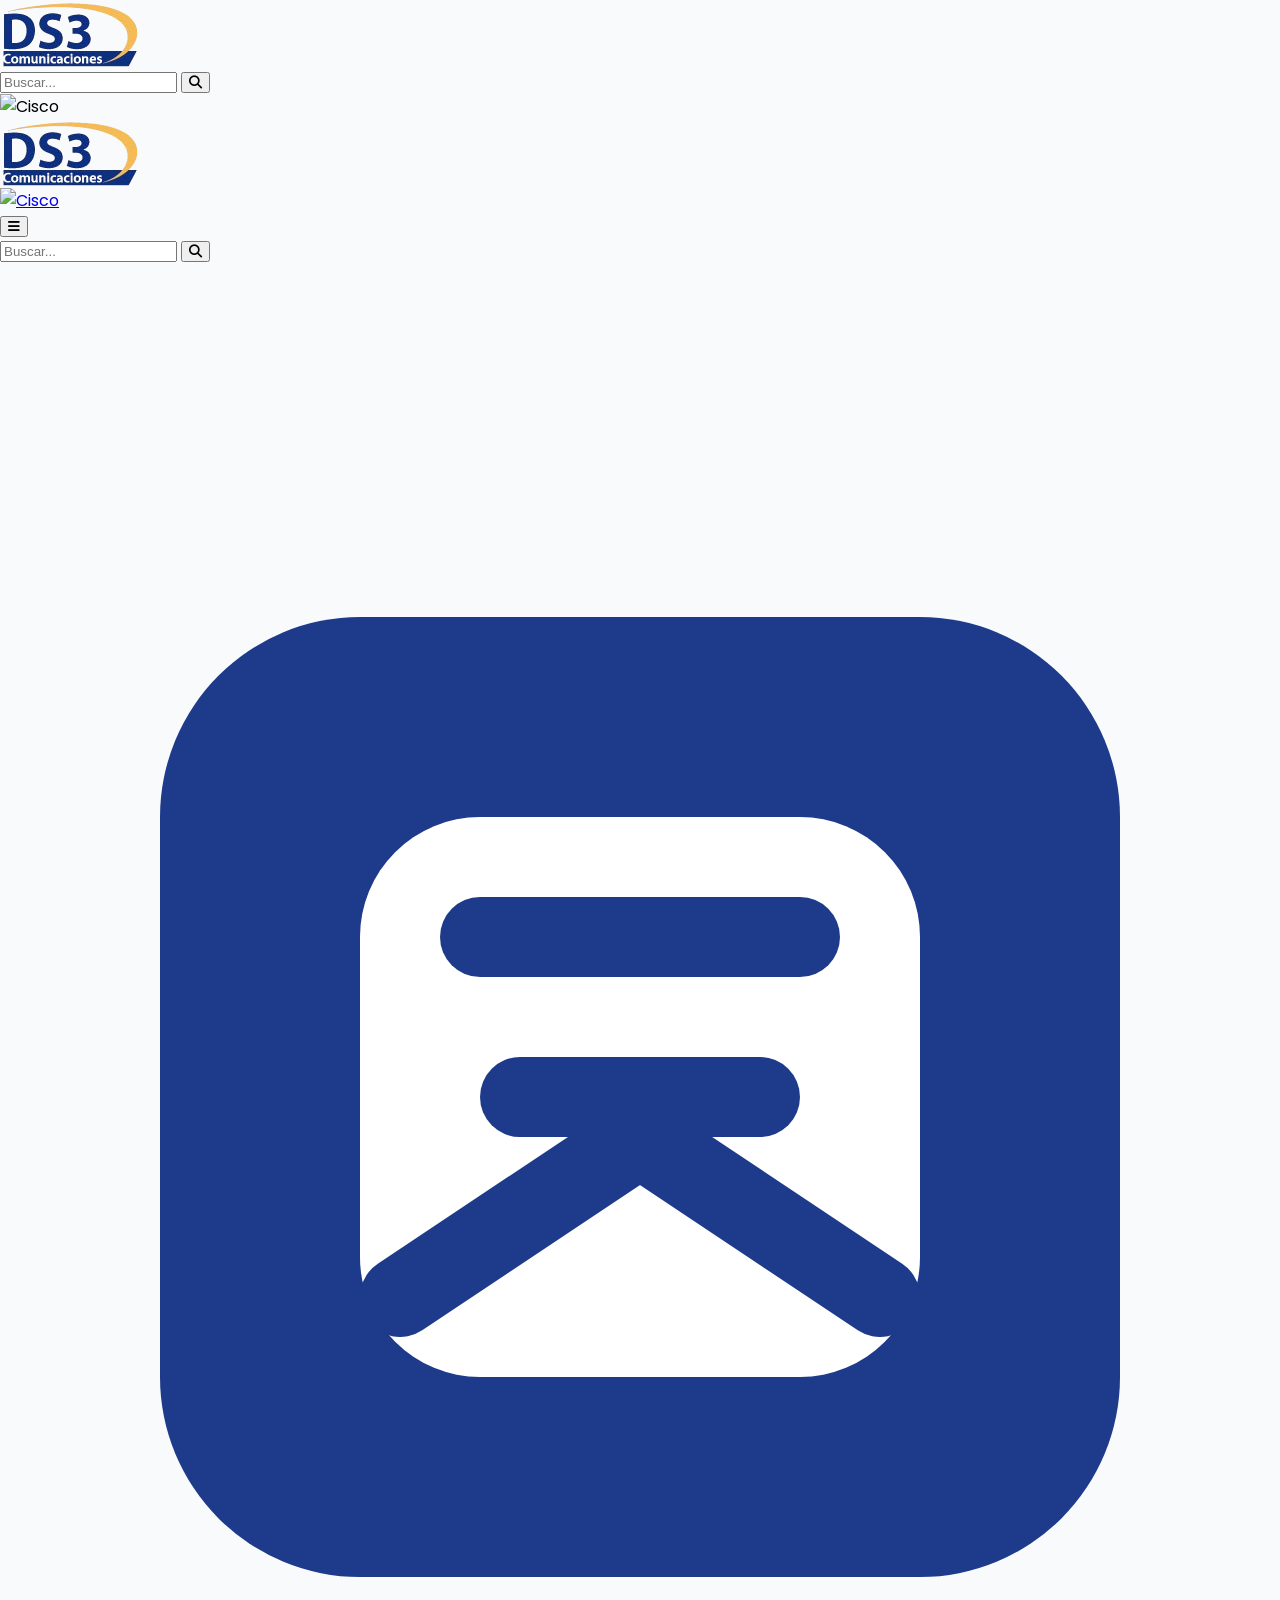
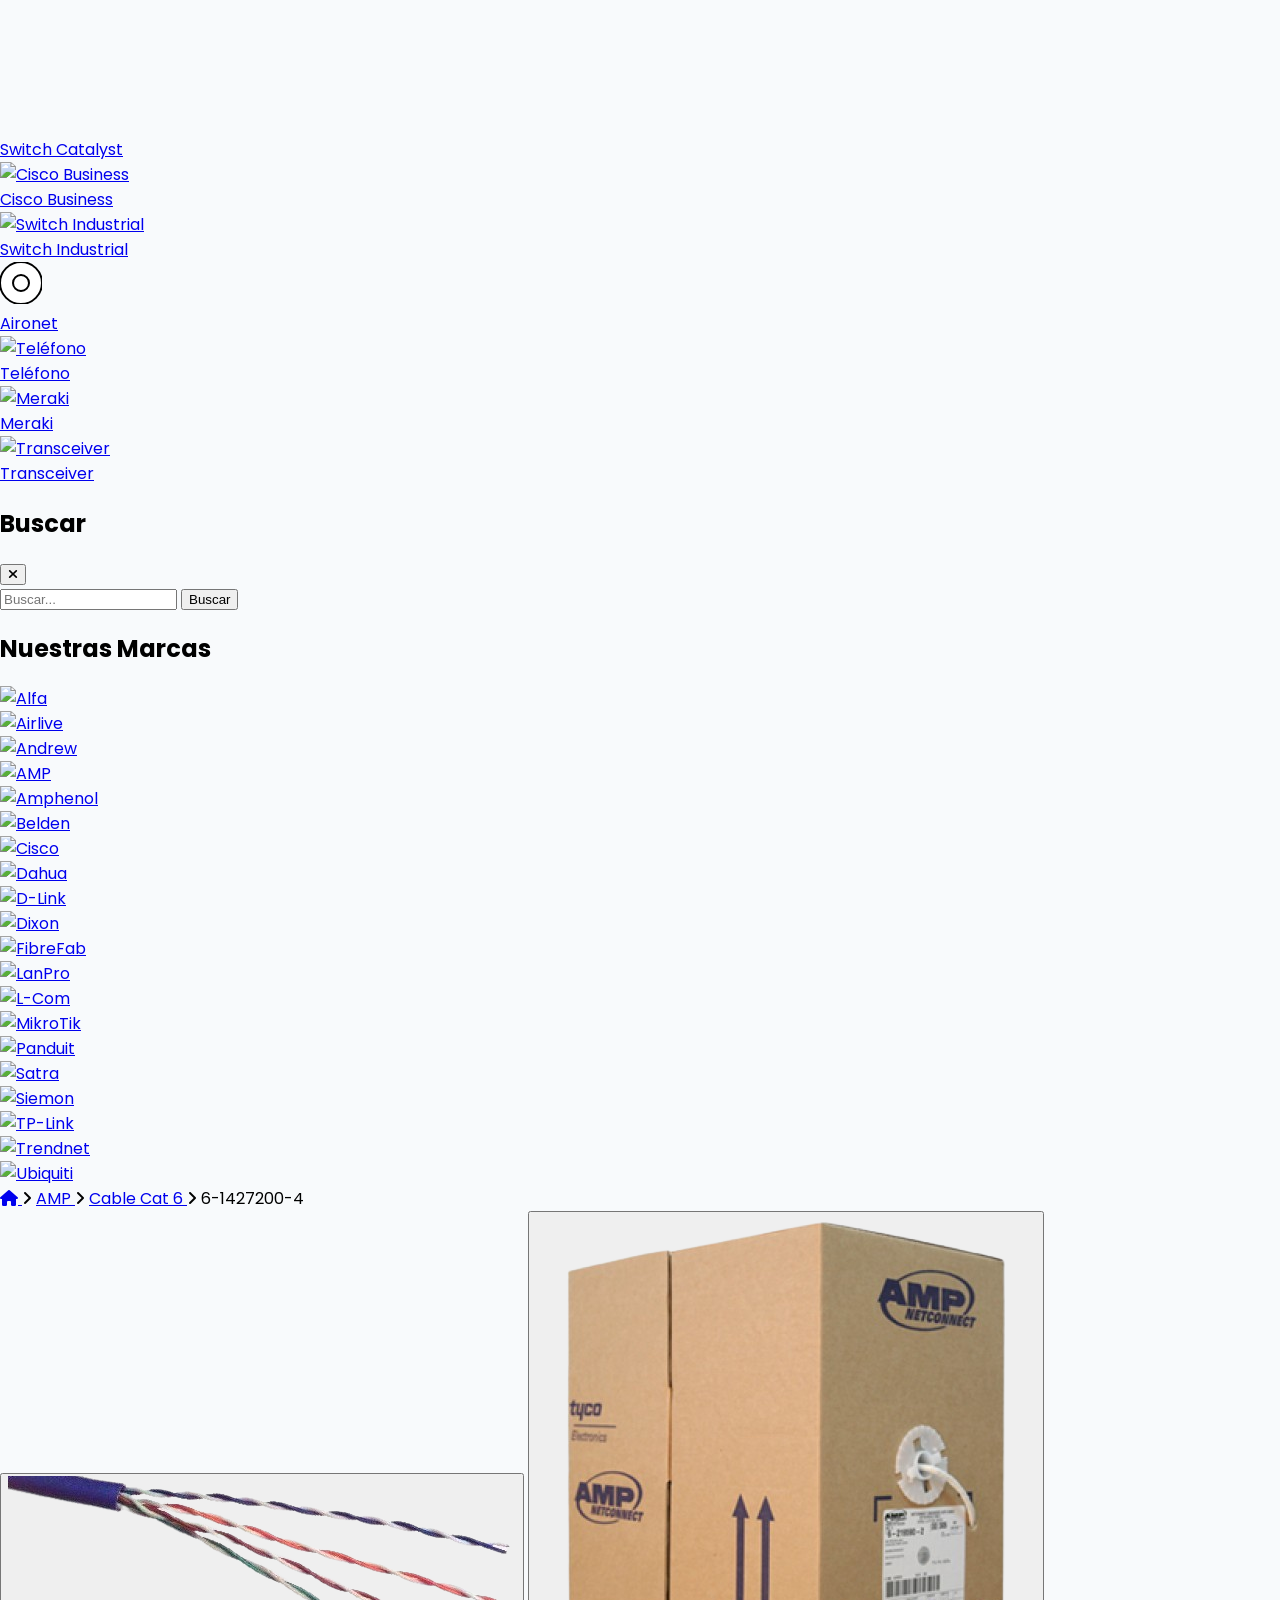
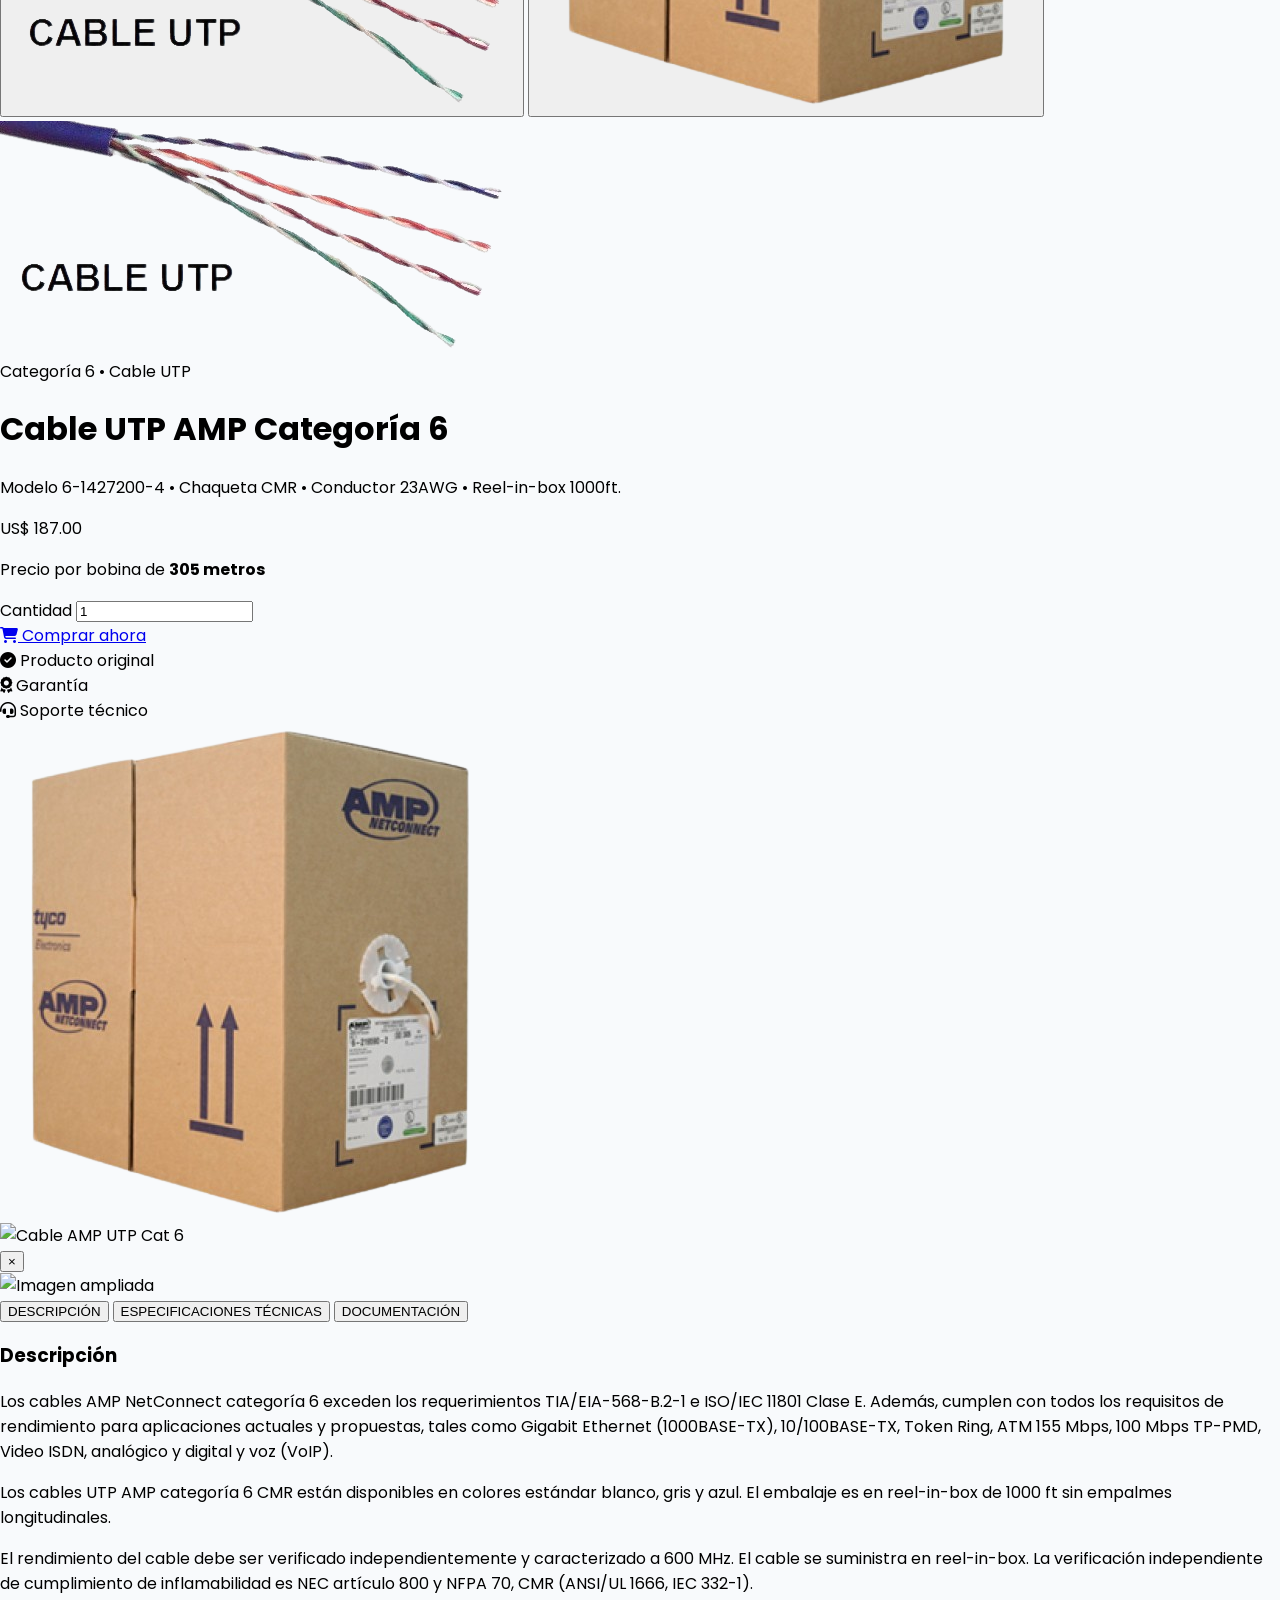
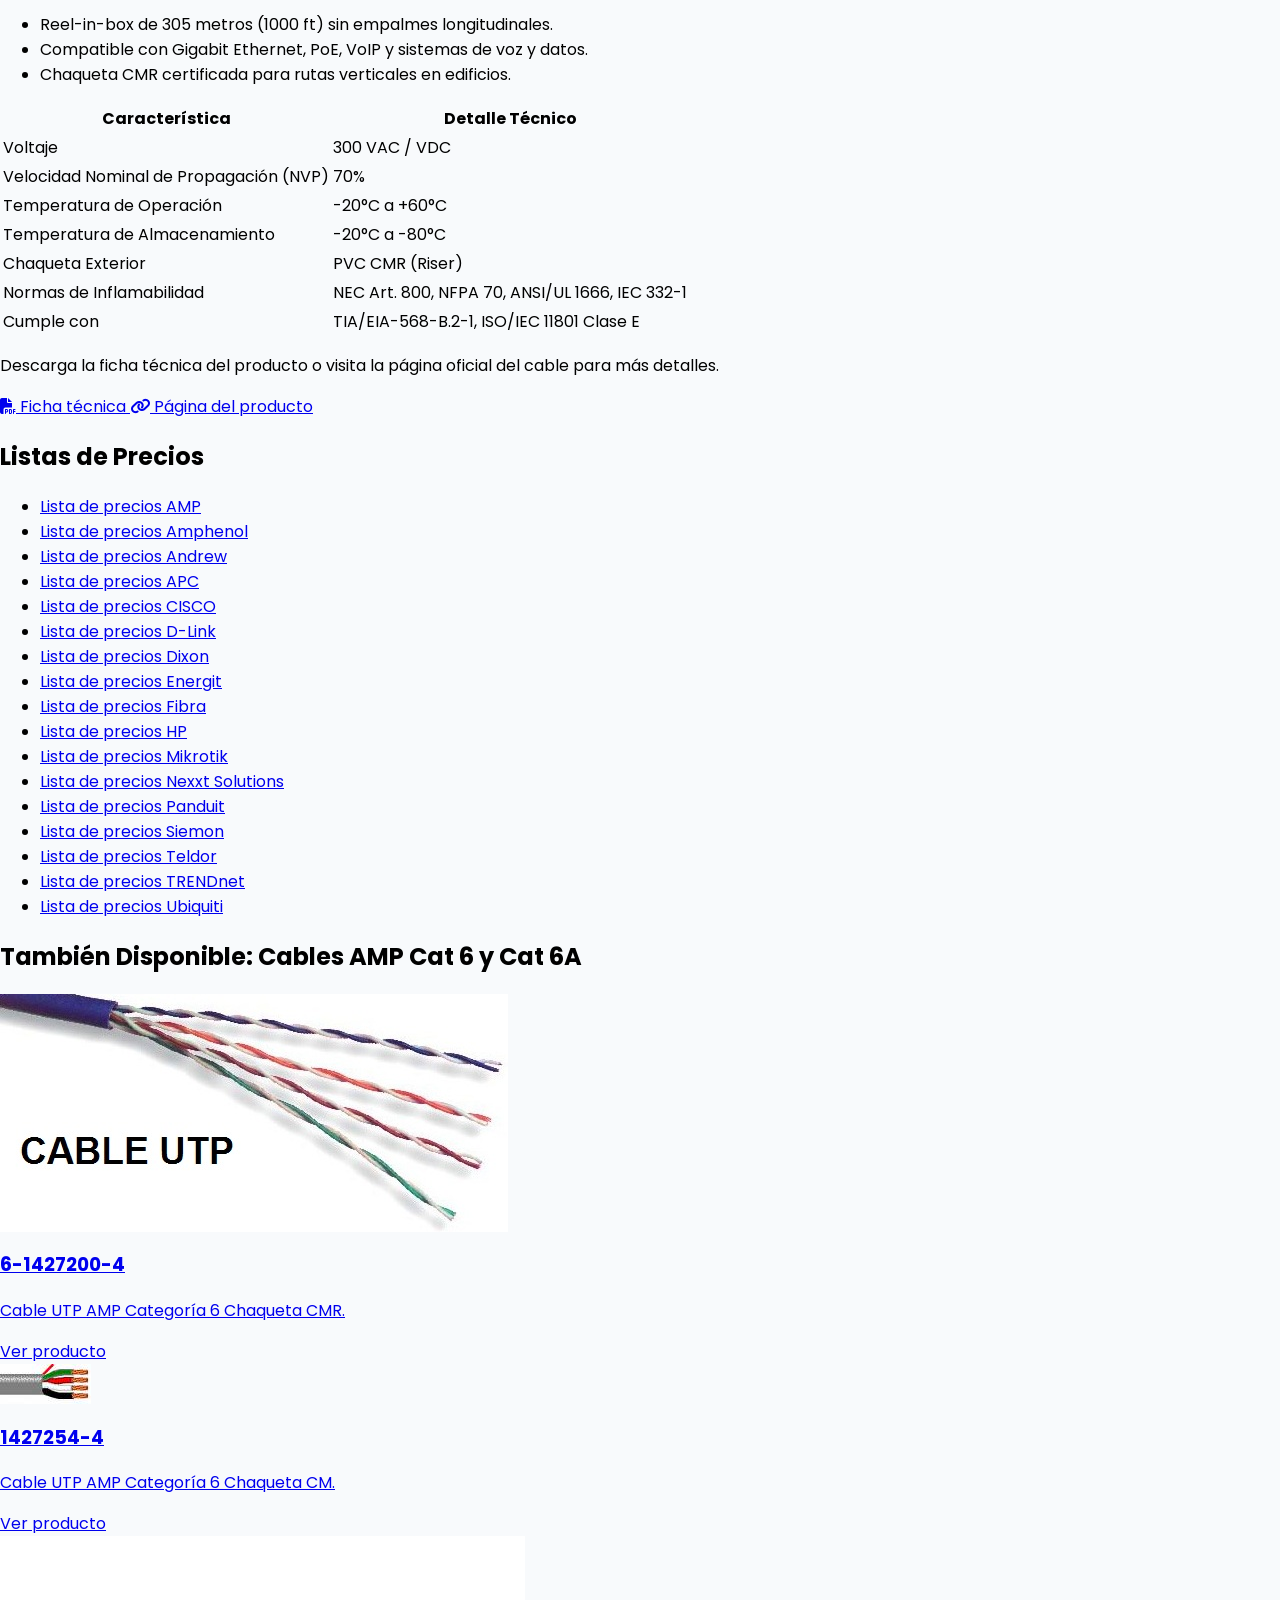
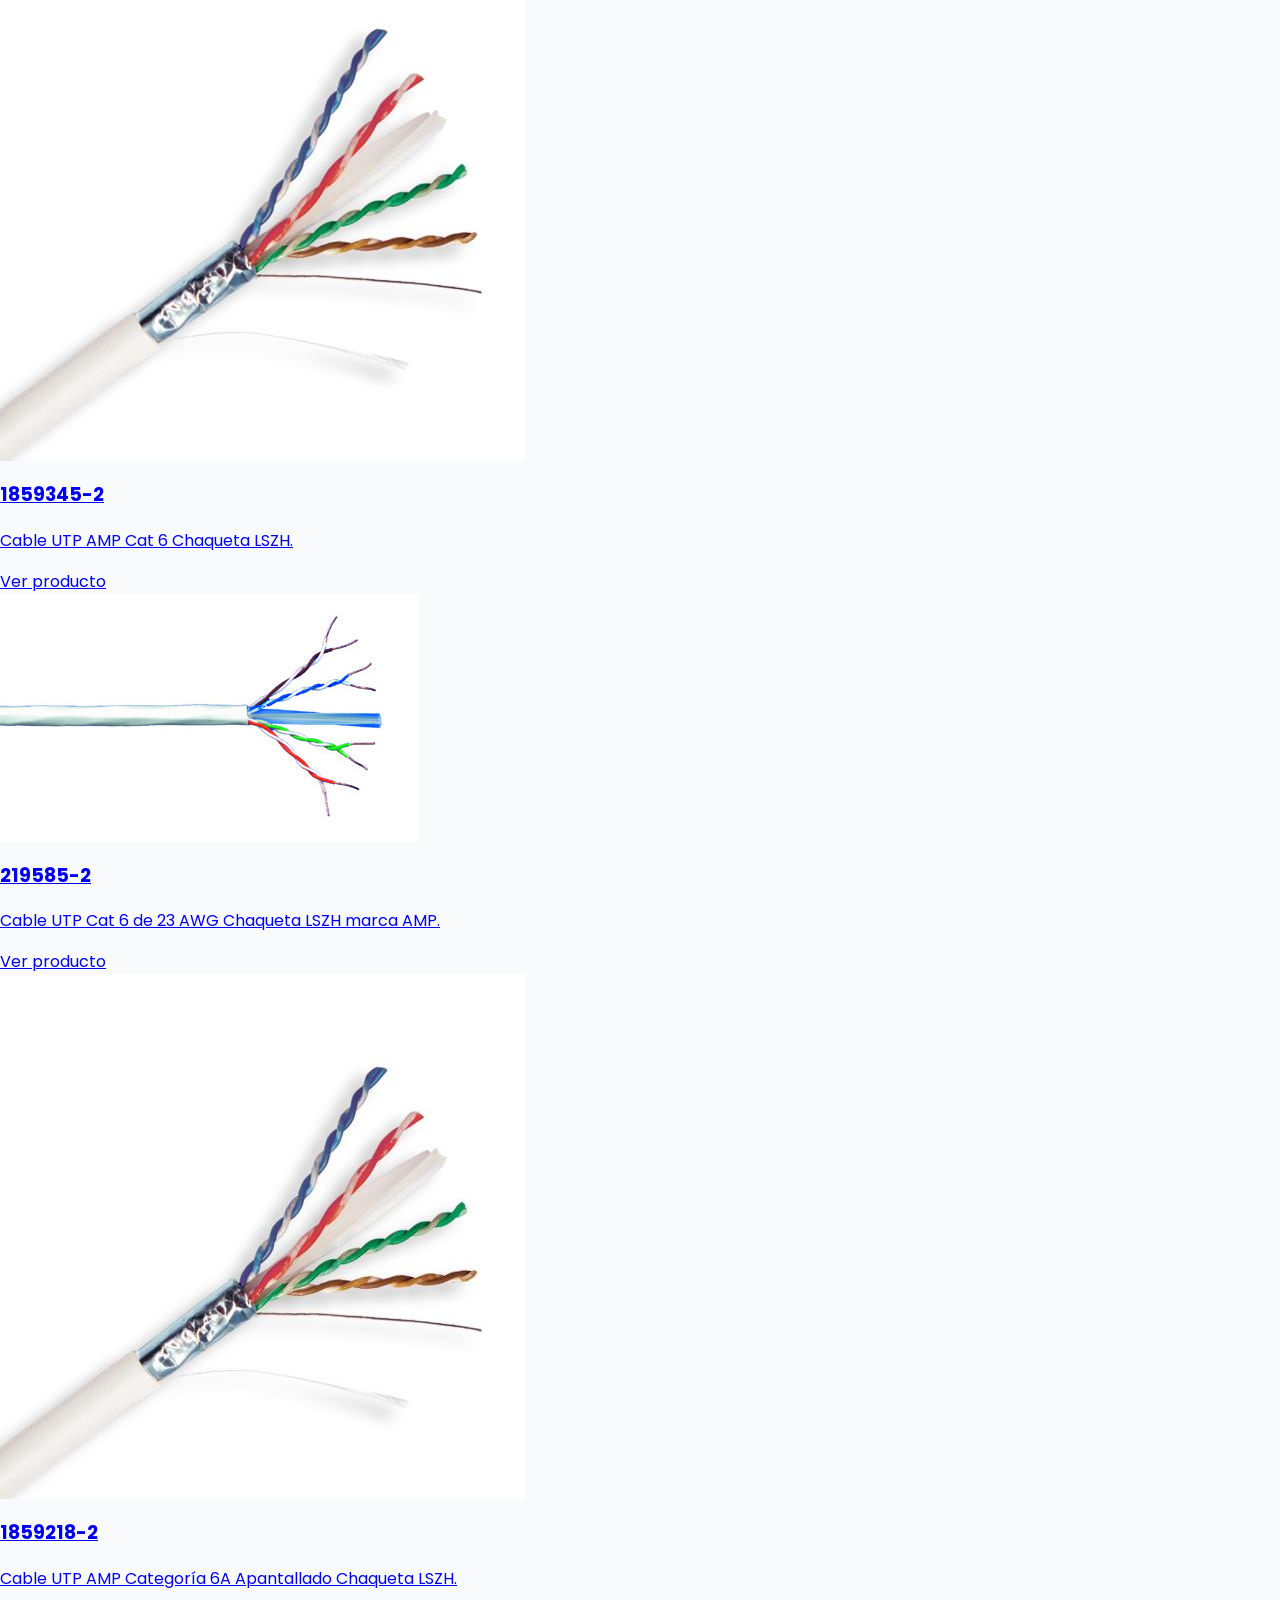
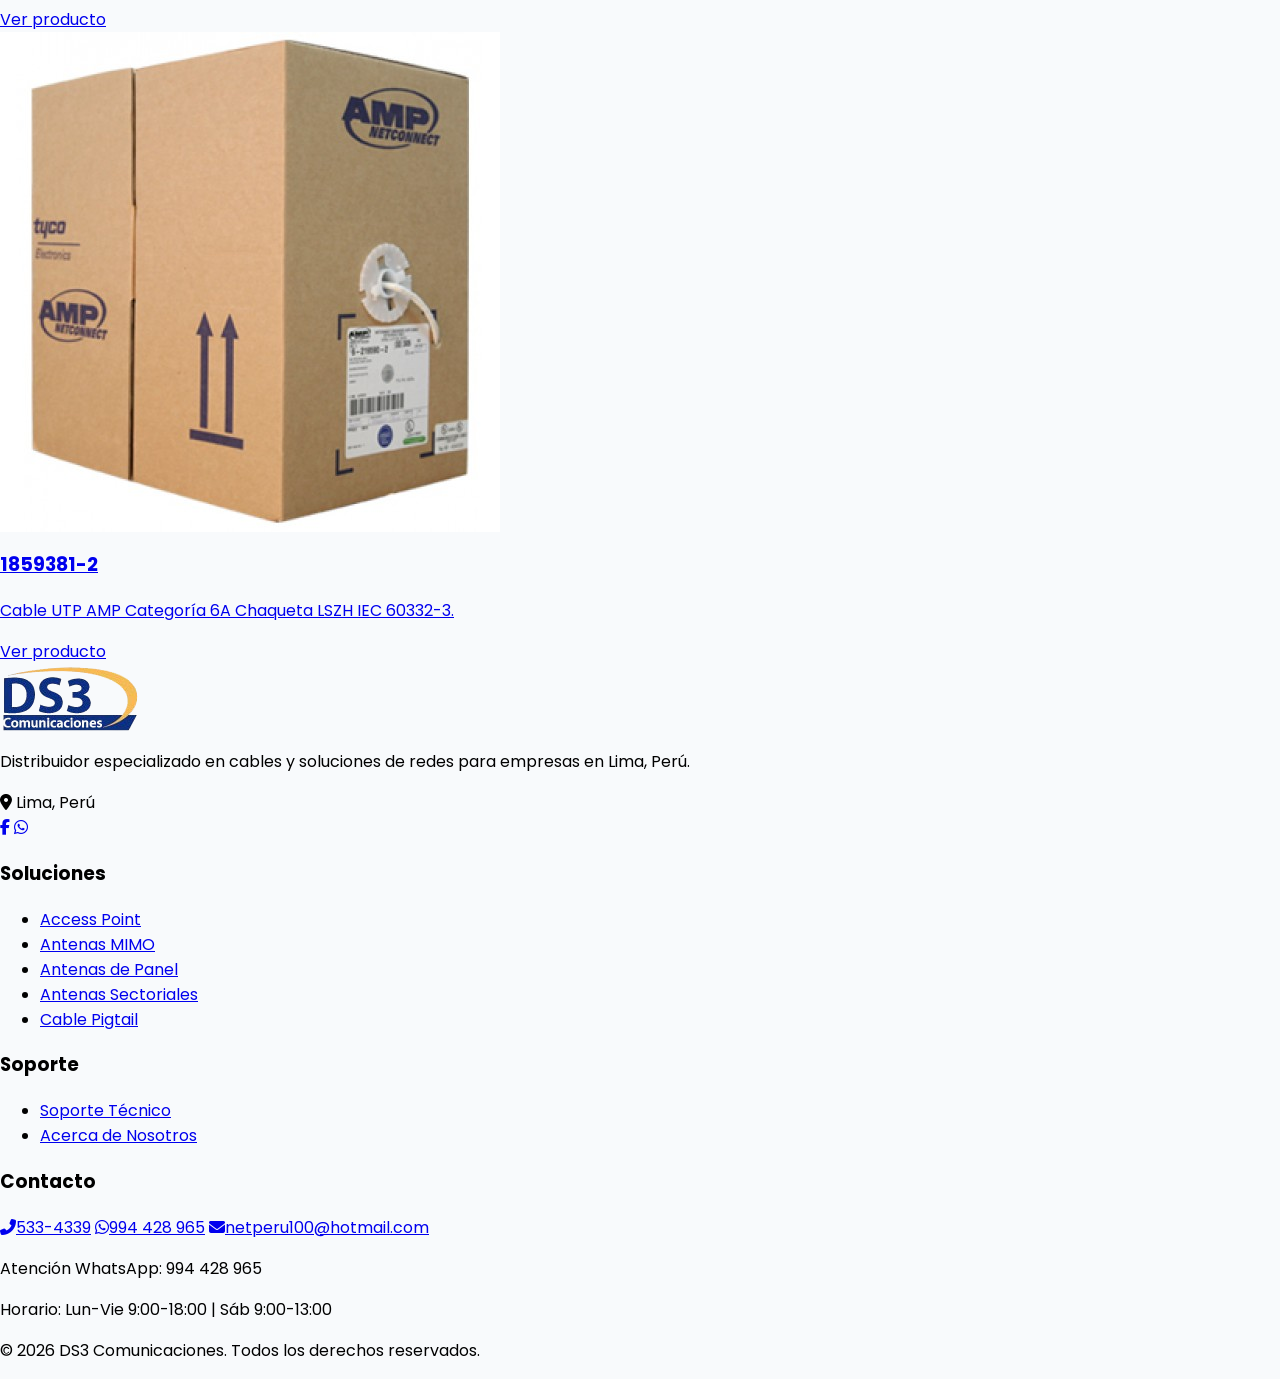
==== commit 2e1bfdf5: "refactor: Improve layout and styling for product details; enhance responsiveness and accessibility" ====
--- a/6-1427200-4.html
+++ b/6-1427200-4.html
@@ -18,15 +18,10 @@
 </head>
 
 <body>
-
-
     <main class="pb-12">
-
-
         <div class="mx-auto  px-4 py-6">
-
-            <div class="flex flex-col-3 lg:flex-row gap-6">
-                <aside class="hidden lg:block w-full lg:w-64   h-auto overflow-y-auto scrollbar-hide">
+            <div class="flex flex-col gap-6 lg:flex-row">
+                <aside class="hidden lg:block w-full lg:w-64 h-auto overflow-y-auto scrollbar-hide">
                     <h2 class="text-lg font-bold text-center text-gray-800 mb-4 pb-2 border-b">Nuestras Marcas</h2>
                     <div class="grid grid-cols-2 sm:grid-cols-3 lg:grid-cols-1 gap-2">
                         <a href="https://www.ds3comunicaciones.com/alfa/index.html"
@@ -160,70 +155,69 @@
                     <div class="mx-auto max-w-[1200px] w-full p-4">
                         <div id="information-section" class="mt-5 flex flex-col lg:flex-row gap-6 items-start">
                             <div class="lg:w-1/2">
-                                <div class=" -sm p-4">
-
-                                    <div class="grid gap-4 lg:grid-cols-[84px_minmax(0,1fr)] items-center justify-items-center">
-
-                                        <div class="flex flex-row gap-3 pb-2 sm:flex-col justify-center items-center">
+                                <div class="p-4 sm:p-5">
+
+                                    <div
+                                        class="grid gap-2 md:grid-cols-[62px_minmax(0,1fr)] items-center justify-items-center">
+
+                                        <div class="flex flex-row gap-2 pb-2 sm:flex-col justify-center items-center">
                                             <button type="button"
-                                                class="min-w-[88px] aspect-square rounded-xl border-2 border-blue-500 p-2 transition focus:ring-2 focus:ring-blue-500"
+                                                class="w-12 sm:w-[68px] aspect-square rounded-xl border-2 border-blue-500 p-1 transition focus:ring-2 focus:ring-blue-500"
                                                 onclick="toExchangeImage(this)">
                                                 <img src="./images/cableUtp.png" alt="Vista del cable AMP"
                                                     class="h-full w-full object-contain" />
                                             </button>
                                             <button type="button"
-                                                class="min-w-[88px] aspect-square rounded-xl border-slate-200 p-2 transition hover:border-blue-500 focus:ring-2 focus:ring-blue-500"
+                                                class="w-12 sm:w-[68px] aspect-square rounded-xl border border-slate-200 p-1 transition hover:border-blue-500 focus:ring-2 focus:ring-blue-500"
                                                 onclick="toExchangeImage(this)">
                                                 <img src="./images/fotorefUtp.png" alt="Embalaje reel-in-box"
                                                     class="h-full w-full object-contain" />
                                             </button>
                                         </div>
 
-                                        <div class="w-full overflow-hidden rounded-xl  border-slate-200  ">
+                                        <div class="w-full overflow-hidden rounded-xl border border-slate-200">
 
                                             <img id="img_main" src="./images/cableUtp.png"
                                                 alt="Cable AMP Cat 6 6-1427200-4"
-                                                class="h-[320px] sm:h-[420px] w-full object-contain cursor-pointer"
+                                                class="h-[180px] sm:h-[220px] md:h-[360px] w-full object-contain cursor-pointer"
                                                 onclick="viewImage(this.src)" />
                                         </div>
                                     </div>
                                 </div>
                             </div>
-                            <div class="lg:w-1/2 px-2">
-                                <div class="rounded-2xl ">
+                            <div class="lg:w-1/2 sm:px-2">
+                                <div class=" p-3 sm:p-4 ">
 
                                     <!-- Título -->
-                                    <div class="space-y-3">
+                                    <div class="space-y-2">
                                         <span
-                                            class="inline-flex items-center rounded-full bg-blue-100 px-3 py-1 text-xs font-semibold text-blue-700">
+                                            class="inline-flex items-center rounded-full bg-blue-100 px-2.5 py-0.5 text-[11px] font-semibold text-blue-700">
                                             Categoría 6 • Cable UTP
                                         </span>
 
-                                        <h1 class="text-3xl font-black leading-tight text-slate-900">
+                                        <h1 class="text-2xl font-black leading-tight text-slate-900 sm:text-[2.25rem]">
                                             Cable UTP AMP Categoría 6
                                         </h1>
 
-                                        <p class="text-base text-slate-600">
+                                        <p class="text-sm text-slate-600 sm:text-sm">
                                             Modelo
                                             <span class="font-semibold text-slate-800">6-1427200-4</span>
                                             • Chaqueta CMR • Conductor 23AWG • Reel-in-box 1000ft.
                                         </p>
                                     </div>
-
-                                    <!-- Precio -->
-                                    <div class="mt-8 rounded-xl bg-slate-50 border border-slate-200 p-5">
-
-                                        <p class="text-sm uppercase tracking-wider text-slate-500">
-                                            Precio
-                                        </p>
-
-                                        <div class="mt-2 flex items-end gap-2">
-                                            <span class="text-5xl font-extrabold text-blue-600">
+                                    <div class="m-4 flex flex-col gap-4 sm:flex-row sm:items-start sm:gap-2">
+                                <!-- Precio -->
+                                    <div class="flex-1">
+
+
+
+                                        <div class="mt-2 flex items-end gap-1">
+                                            <span class="text-3xl font-extrabold text-blue-600 sm:text-4xl">
                                                 US$ 187.00
                                             </span>
                                         </div>
 
-                                        <p class="mt-2 text-sm text-slate-500">
+                                        <p class="mt-2 text-xs text-slate-500">
                                             Precio por bobina de
                                             <strong>305 metros</strong>
                                         </p>
@@ -231,51 +225,45 @@
                                     </div>
 
                                     <!-- Compra -->
-                                    <div class="mt-8 space-y-4">
-
-                                        <div class="flex flex-col gap-2">
-
-                                            <label for="quantity" class="text-sm font-semibold text-slate-700">
-                                                Cantidad
-                                            </label>
-
-                                            <input id="quantity" name="quantity" type="number" min="1" value="1"
-                                                class="w-28 rounded-xl border border-slate-300 px-4 py-3 text-center font-semibold outline-none transition focus:border-blue-500 focus:ring-4 focus:ring-blue-100" />
-
-                                        </div>
-
-                                        <a href="https://www.ds3comunicaciones.com/pedido.html" target="_blank"
-                                            class="flex w-full items-center justify-center gap-3 rounded-xl bg-blue-600 px-6 py-4 text-base font-semibold text-white shadow-lg transition-all duration-300 hover:-translate-y-1 hover:bg-blue-700 hover:shadow-blue-300">
-                                            <i class="fas fa-shopping-cart text-lg"></i>
-                                            Comprar ahora
-                                        </a>
-
-                                    </div>
+                                    <div class="space-y-3 sm:mt-0">
+
+                                        <div class="flex flex-col items-center justify-center gap-3 sm:flex-row sm:items-end sm:justify-center sm:gap-4">
+                                            <div class="flex flex-col gap-2 items-center">
+                                                <label for="quantity" class="text-sm font-semibold text-slate-700">
+                                                    Cantidad
+                                                </label>
+                                                <input id="quantity" name="quantity" type="number" min="1" value="1"
+                                                    class="w-20 min-w-[64px] rounded-xl border border-slate-300 px-2 py-2 text-center font-semibold outline-none transition focus:border-blue-500 focus:ring-4 focus:ring-blue-100" />
+                                            </div>
+
+                                            <a href="https://www.ds3comunicaciones.com/pedido.html" target="_blank"
+                                                class="flex w-full sm:w-auto items-center justify-center gap-2 rounded-xl bg-blue-600 px-4 py-2.5 text-sm font-semibold text-white shadow-md transition-all duration-300 hover:-translate-y-0.5 hover:bg-blue-700 hover:shadow-blue-400 focus:outline-none focus:ring-2 focus:ring-blue-300">
+                                                <i class="fas fa-shopping-cart text-sm"></i>
+                                                Comprar ahora
+                                            </a>
+                                        </div>
+
+                                    </div>
+                                    </div>
+
+
 
                                     <!-- Beneficios -->
-                                    <div class="mt-8 grid grid-cols-2 gap-3 text-sm">
-
-                                        <div class="flex items-center gap-2 rounded-lg bg-green-50 p-3 text-green-700">
+                                    <div class="mt-6 grid grid-cols-1 gap-2 text-xs sm:grid-cols-2 sm:text-sm">
+                                        <div class="flex items-center gap-2 rounded-lg bg-green-50 p-2 text-green-700">
                                             <i class="fas fa-check-circle"></i>
                                             Producto original
                                         </div>
 
-                                        <div class="flex items-center gap-2 rounded-lg bg-blue-50 p-3 text-blue-700">
-                                            <i class="fas fa-shipping-fast"></i>
-                                            Envíos nacionales
-                                        </div>
-
-                                        <div class="flex items-center gap-2 rounded-lg bg-amber-50 p-3 text-amber-700">
+                                        <div class="flex items-center gap-2 rounded-lg bg-amber-50 p-2 text-amber-700">
                                             <i class="fas fa-award"></i>
                                             Garantía
                                         </div>
-
                                         <div
-                                            class="flex items-center gap-2 rounded-lg bg-purple-50 p-3 text-purple-700">
+                                            class="flex items-center gap-2 rounded-lg bg-purple-50 p-2 text-purple-700">
                                             <i class="fas fa-headset"></i>
                                             Soporte técnico
                                         </div>
-
                                     </div>
 
                                 </div>
@@ -310,90 +298,113 @@
                                 alt="Imagen ampliada" />
                         </div>
 
-
-
-                        <div class="mt-8 w-full mx-auto">
-                            <div class="rounded-2xl  border-slate-200 ">
-                                <div class="border-b border-slate-200">
-                                    <nav role="tablist" aria-label="Pestañas de producto">
+                        <div class="mt-8 w-full mx-auto max-w-full">
+                            <div class="  border-slate-200 overflow-hidden">
+                                <div class="border-b border-slate-200 overflow-x-auto">
+                                    <nav role="tablist" aria-label="Pestañas de producto"
+                                        class="flex min-w-max gap-1 px-2 py-2">
                                         <button id="tab-description" type="button" role="tab" aria-selected="true"
                                             aria-controls="tab-content-description"
-                                            class="border-b-2 border-blue-600 px-4 py-3 text-sm font-semibold text-blue-600 transition">
+                                            class="border-b-2 border-blue-600 rounded-t-xl bg-slate-100 px-3 py-2 text-sm font-semibold text-blue-600 transition shrink-0 hover:bg-slate-200 focus:outline-none focus:bg-slate-200">
                                             DESCRIPCIÓN
                                         </button>
                                         <button id="tab-specs" type="button" role="tab" aria-selected="false"
                                             aria-controls="tab-content-specs"
-                                            class="border-b-2 border-transparent px-4 py-3 text-sm font-semibold text-slate-600 hover:text-blue-600 transition">
+                                            class="border-b-2 border-transparent rounded-t-xl bg-white px-3 py-2 text-sm font-semibold text-slate-600 hover:text-blue-600 hover:bg-slate-100 transition shrink-0 focus:outline-none focus:bg-slate-100">
                                             ESPECIFICACIONES TÉCNICAS
                                         </button>
                                         <button id="tab-documentation" type="button" role="tab" aria-selected="false"
                                             aria-controls="tab-content-documentation"
-                                            class="border-b-2 border-transparent px-4 py-3 text-sm font-semibold text-slate-600 hover:text-blue-600 transition">
+                                            class="border-b-2 border-transparent rounded-t-xl bg-white px-3 py-2 text-sm font-semibold text-slate-600 hover:text-blue-600 hover:bg-slate-100 transition shrink-0 focus:outline-none focus:bg-slate-100">
                                             DOCUMENTACIÓN
                                         </button>
                                     </nav>
                                 </div>
-                                <div class="pt-6">
+                                <div class="pt-4 sm:pt-5 px-4 sm:px-5 pb-5">
                                     <div id="tab-content-description" class="space-y-4">
                                         <div>
-                                            <h3 class="text-lg font-semibold text-slate-900">Descripción</h3>
-                                            <p class="mt-2 text-sm leading-7 text-slate-700">Los cables AMP NetConnect categoría 6 exceden los requerimientos TIA/EIA-568-B.2-1 e ISO/IEC 11801 Clase E. Además, cumplen con todos los requisitos de rendimiento para aplicaciones actuales y propuestas, tales como Gigabit Ethernet (1000BASE-TX), 10/100BASE-TX, Token Ring, ATM 155 Mbps, 100 Mbps TP-PMD, Video ISDN, analógico y digital y voz (VoIP).</p>
-                                            <p class="mt-3 text-sm leading-7 text-slate-700">Los cables UTP AMP categoría 6 CMR están disponibles en colores estándar blanco, gris y azul. El embalaje es en reel-in-box de 1000 ft sin empalmes longitudinales.</p>
-                                            <p class="mt-3 text-sm leading-7 text-slate-700">El rendimiento del cable debe ser verificado independientemente y caracterizado a 600 MHz. El cable se suministra en reel-in-box. La verificación independiente de cumplimiento de inflamabilidad es NEC artículo 800 y NFPA 70, CMR (ANSI/UL 1666, IEC 332-1).</p>
-                                        </div>
-                                        <ul class="space-y-3 text-slate-700">
-                                            <li class="flex gap-3 items-start">
+                                            <h3 class="text-base sm:text-lg font-semibold text-slate-900">Descripción
+                                            </h3>
+                                            <p class="mt-2 text-sm leading-6 sm:leading-7 text-slate-700">Los cables AMP
+                                                NetConnect categoría 6 exceden los requerimientos TIA/EIA-568-B.2-1 e
+                                                ISO/IEC 11801 Clase E. Además, cumplen con todos los requisitos de
+                                                rendimiento para aplicaciones actuales y propuestas, tales como Gigabit
+                                                Ethernet (1000BASE-TX), 10/100BASE-TX, Token Ring, ATM 155 Mbps, 100
+                                                Mbps TP-PMD, Video ISDN, analógico y digital y voz (VoIP).</p>
+                                            <p class="mt-3 text-sm leading-6 sm:leading-7 text-slate-700">Los cables UTP
+                                                AMP categoría 6 CMR están disponibles en colores estándar blanco, gris y
+                                                azul. El embalaje es en reel-in-box de 1000 ft sin empalmes
+                                                longitudinales.</p>
+                                            <p class="mt-3 text-sm leading-6 sm:leading-7 text-slate-700">El rendimiento
+                                                del cable debe ser verificado independientemente y caracterizado a 600
+                                                MHz. El cable se suministra en reel-in-box. La verificación
+                                                independiente de cumplimiento de inflamabilidad es NEC artículo 800 y
+                                                NFPA 70, CMR (ANSI/UL 1666, IEC 332-1).</p>
+                                        </div>
+                                        <ul class="space-y-2 text-slate-700">
+                                            <li class="flex gap-2 sm:gap-3 items-start">
                                                 <span class="mt-1 h-2.5 w-2.5 rounded-full bg-blue-600"></span>
-                                                <span>Reel-in-box de 305 metros (1000 ft) sin empalmes longitudinales.</span>
+                                                <span>Reel-in-box de 305 metros (1000 ft) sin empalmes
+                                                    longitudinales.</span>
                                             </li>
-                                            <li class="flex gap-3 items-start">
+                                            <li class="flex gap-2 sm:gap-3 items-start">
                                                 <span class="mt-1 h-2.5 w-2.5 rounded-full bg-blue-600"></span>
-                                                <span>Compatible con Gigabit Ethernet, PoE, VoIP y sistemas de voz y datos.</span>
+                                                <span>Compatible con Gigabit Ethernet, PoE, VoIP y sistemas de voz y
+                                                    datos.</span>
                                             </li>
-                                            <li class="flex gap-3 items-start">
+                                            <li class="flex gap-2 sm:gap-3 items-start">
                                                 <span class="mt-1 h-2.5 w-2.5 rounded-full bg-blue-600"></span>
-                                                <span>Chaqueta CMR certificada para rutas verticales en edificios.</span>
+                                                <span>Chaqueta CMR certificada para rutas verticales en
+                                                    edificios.</span>
                                             </li>
                                         </ul>
                                     </div>
 
                                     <div id="tab-content-specs" class="hidden space-y-4">
-                                        <div class="overflow-x-auto">
-                                            <table class="min-w-full divide-y divide-slate-200 text-sm">
+                                        <div class="overflow-x-auto  border border-slate-200 bg-white">
+                                            <table class="min-w-full divide-y divide-slate-200 text-xs sm:text-sm">
                                                 <thead class="bg-[#0D274D] text-white">
                                                     <tr>
-                                                        <th class="px-4 py-3 text-left font-semibold">Característica</th>
-                                                        <th class="px-4 py-3 text-left font-semibold">Detalle Técnico</th>
+                                                        <th class="px-3 py-2 text-center font-semibold">Característica
+                                                        </th>
+                                                        <th class="px-3 py-2 text-center font-semibold">Detalle Técnico
+                                                        </th>
                                                     </tr>
                                                 </thead>
-                                                <tbody class="divide-y divide-slate-200 ">
+                                                <tbody class="divide-y divide-slate-200 text-center ">
                                                     <tr class="bg-slate-50">
-                                                        <td class="px-4 py-3 text-slate-700">Voltaje</td>
-                                                        <td class="px-4 py-3 text-slate-700">300 VAC / VDC</td>
+                                                        <td class="px-3 py-2 text-slate-700">Voltaje</td>
+                                                        <td class="px-3 py-2 text-slate-700">300 VAC / VDC</td>
                                                     </tr>
                                                     <tr>
-                                                        <td class="px-4 py-3 text-slate-700">Velocidad Nominal de Propagación (NVP)</td>
-                                                        <td class="px-4 py-3 text-slate-700">70%</td>
+                                                        <td class="px-3 py-2 text-slate-700">Velocidad Nominal de
+                                                            Propagación (NVP)</td>
+                                                        <td class="px-3 py-2 text-slate-700">70%</td>
                                                     </tr>
                                                     <tr class="bg-slate-50">
-                                                        <td class="px-4 py-3 text-slate-700">Temperatura de Operación</td>
-                                                        <td class="px-4 py-3 text-slate-700">-20°C a +60°C</td>
+                                                        <td class="px-3 py-2 text-slate-700">Temperatura de Operación
+                                                        </td>
+                                                        <td class="px-3 py-2 text-slate-700">-20°C a +60°C</td>
                                                     </tr>
                                                     <tr>
-                                                        <td class="px-4 py-3 text-slate-700">Temperatura de Almacenamiento</td>
-                                                        <td class="px-4 py-3 text-slate-700">-20°C a -80°C</td>
+                                                        <td class="px-3 py-2 text-slate-700">Temperatura de
+                                                            Almacenamiento</td>
+                                                        <td class="px-3 py-2 text-slate-700">-20°C a -80°C</td>
                                                     </tr>
                                                     <tr class="bg-slate-50">
-                                                        <td class="px-4 py-3 text-slate-700">Chaqueta Exterior</td>
-                                                        <td class="px-4 py-3 text-slate-700">PVC CMR (Riser)</td>
+                                                        <td class="px-3 py-2 text-slate-700">Chaqueta Exterior</td>
+                                                        <td class="px-3 py-2 text-slate-700">PVC CMR (Riser)</td>
                                                     </tr>
                                                     <tr>
-                                                        <td class="px-4 py-3 text-slate-700">Normas de Inflamabilidad</td>
-                                                        <td class="px-4 py-3 text-slate-700">NEC Art. 800, NFPA 70, ANSI/UL 1666, IEC 332-1</td>
+                                                        <td class="px-3 py-2 text-slate-700">Normas de Inflamabilidad
+                                                        </td>
+                                                        <td class="px-3 py-2 text-slate-700">NEC Art. 800, NFPA 70,
+                                                            ANSI/UL 1666, IEC 332-1</td>
                                                     </tr>
                                                     <tr class="bg-slate-50">
-                                                        <td class="px-4 py-3 text-slate-700">Cumple con</td>
-                                                        <td class="px-4 py-3 text-slate-700">TIA/EIA-568-B.2-1, ISO/IEC 11801 Clase E</td>
+                                                        <td class="px-3 py-2 text-slate-700">Cumple con</td>
+                                                        <td class="px-3 py-2 text-slate-700">TIA/EIA-568-B.2-1, ISO/IEC
+                                                            11801 Clase E</td>
                                                     </tr>
                                                 </tbody>
                                             </table>
@@ -401,7 +412,8 @@
                                     </div>
 
                                     <div id="tab-content-documentation" class="hidden space-y-4">
-                                        <p class="text-sm leading-7 text-slate-700">Descarga la ficha técnica del producto o visita la página oficial del cable para más detalles.</p>
+                                        <p class="text-sm leading-6 text-slate-700">Descarga la ficha técnica del
+                                            producto o visita la página oficial del cable para más detalles.</p>
                                         <div class="grid gap-3 sm:grid-cols-2">
                                             <a href="https://www.ds3comunicaciones.com/AMP/files/6-1427200-4-DS.pdf"
                                                 class="flex items-center justify-center gap-2 rounded-xl border border-slate-200 px-4 py-3 text-sm font-semibold text-slate-800 hover:bg-slate-50 transition"
@@ -422,6 +434,8 @@
                                 </div>
                             </div>
                         </div>
+
+
                     </div>
                 </div>
                 <aside class="hidden lg:block w-full lg:w-72   h-auto overflow-y-auto scrollbar-hide">
@@ -466,19 +480,18 @@
                 </aside>
             </div>
 
-
         </div>
 
         <section id="cablecat6" class="py-8 bg-gray-50">
 
             <div class="container mx-auto px-4  max-w-[1350px]">
-            <div class="flex items-center justify-center gap-4 mb-8">
-                <div class="h-px flex-1 bg-slate-300"></div>
-                <h2 class="text-2xl md:text-3xl font-bold text-slate-900 py-4 px-6">
-                    También Disponible: Cables AMP Cat 6 y Cat 6A
-                </h2>
-                <div class="h-px flex-1 bg-slate-300"></div>
-            </div>
+                <div class="flex items-center justify-center gap-4 mb-8">
+                    <div class="h-px flex-1 bg-slate-300"></div>
+                    <h2 class="text-2xl md:text-3xl font-bold text-slate-900 py-4 px-6">
+                        También Disponible: Cables AMP Cat 6 y Cat 6A
+                    </h2>
+                    <div class="h-px flex-1 bg-slate-300"></div>
+                </div>
                 <div
                     class="flex gap-6 overflow-x-auto snap-x snap-mandatory pb-4 sm:gap-6 lg:grid lg:grid-cols-3 lg:overflow-visible lg:snap-none lg:pb-0">
                     <article
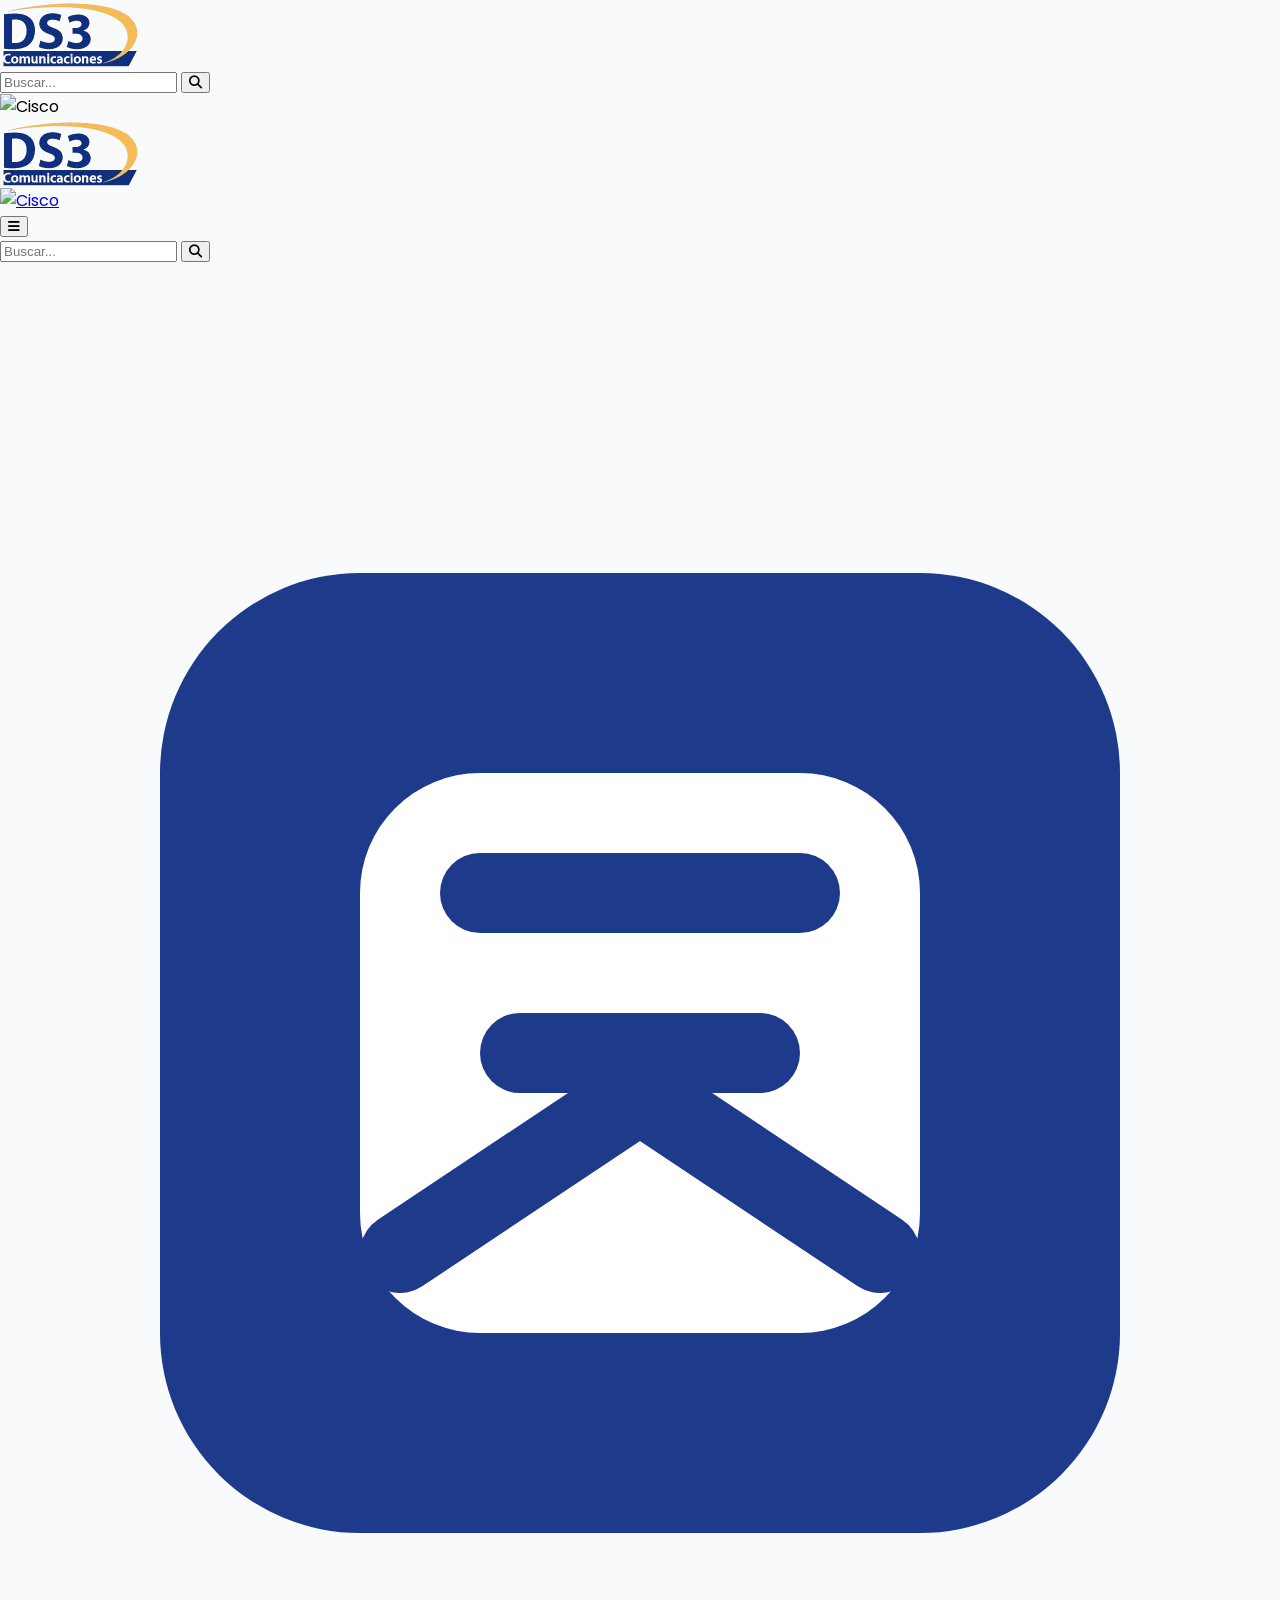
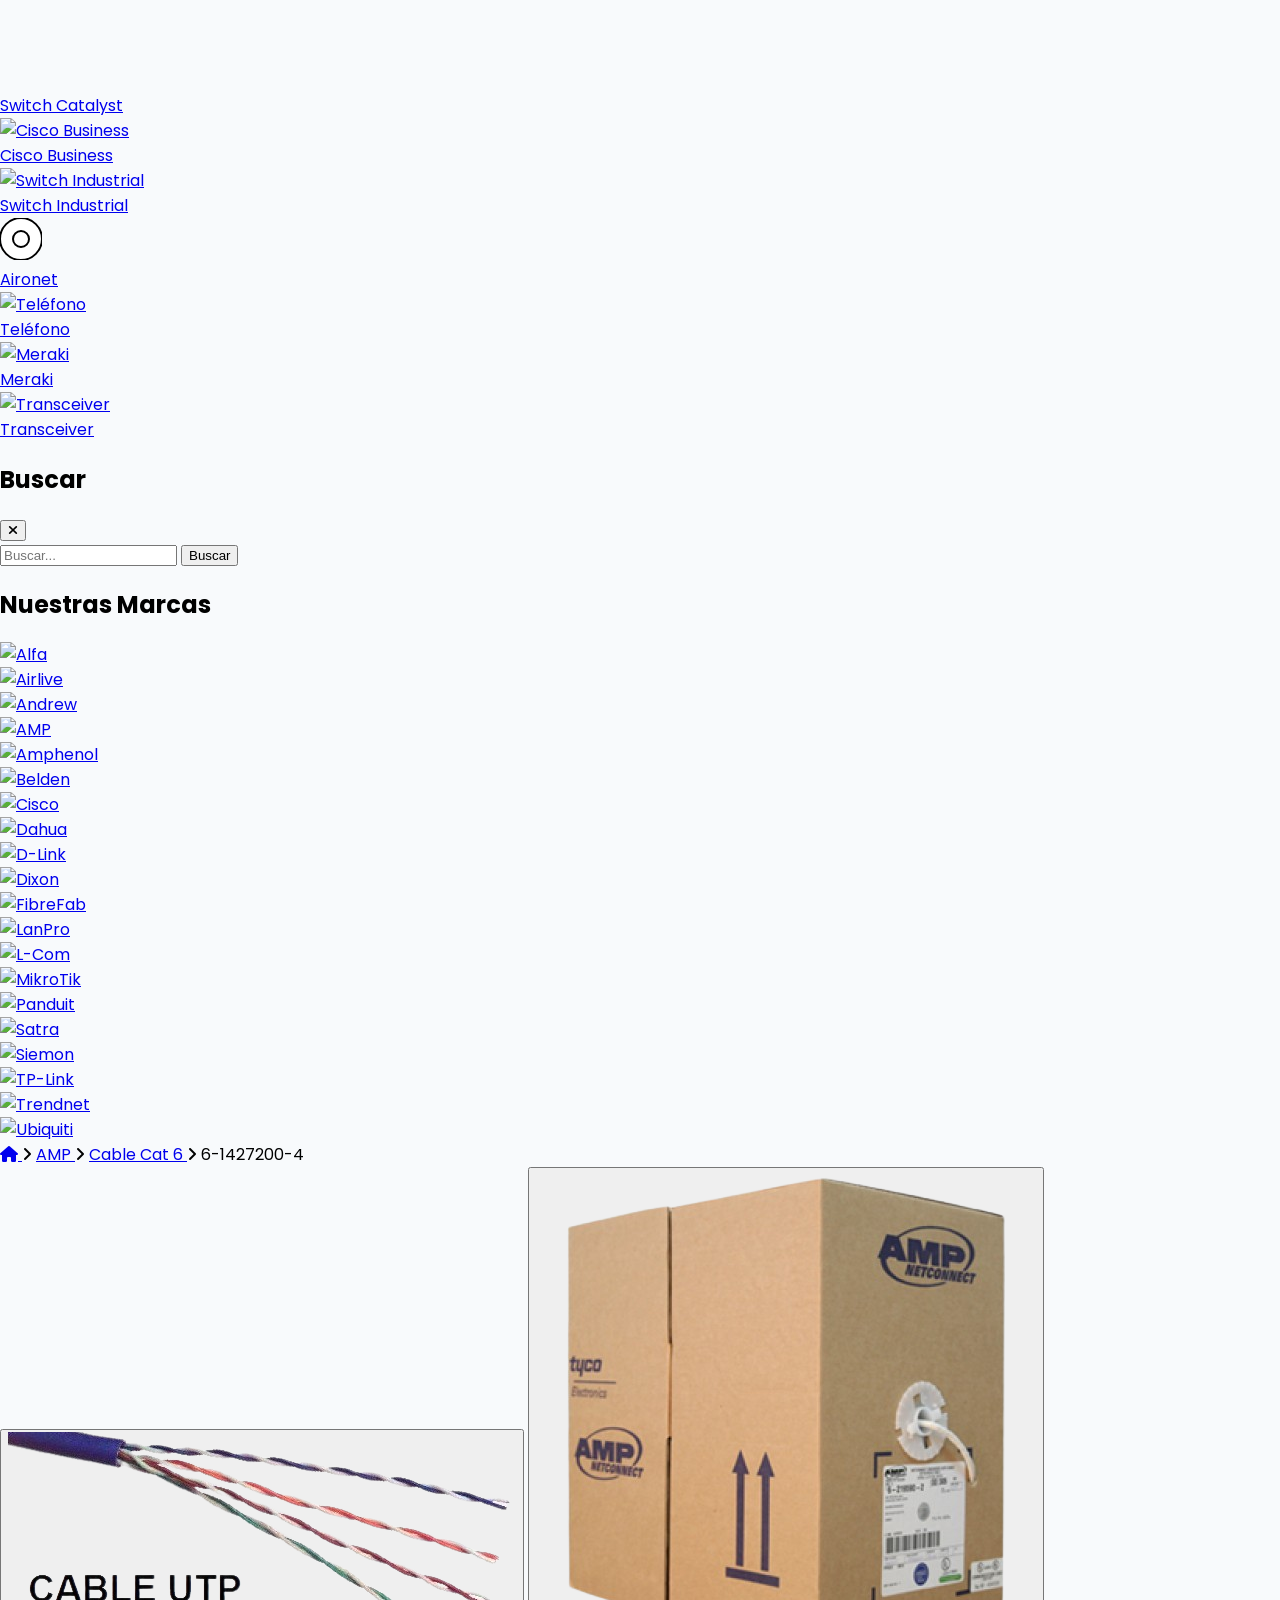
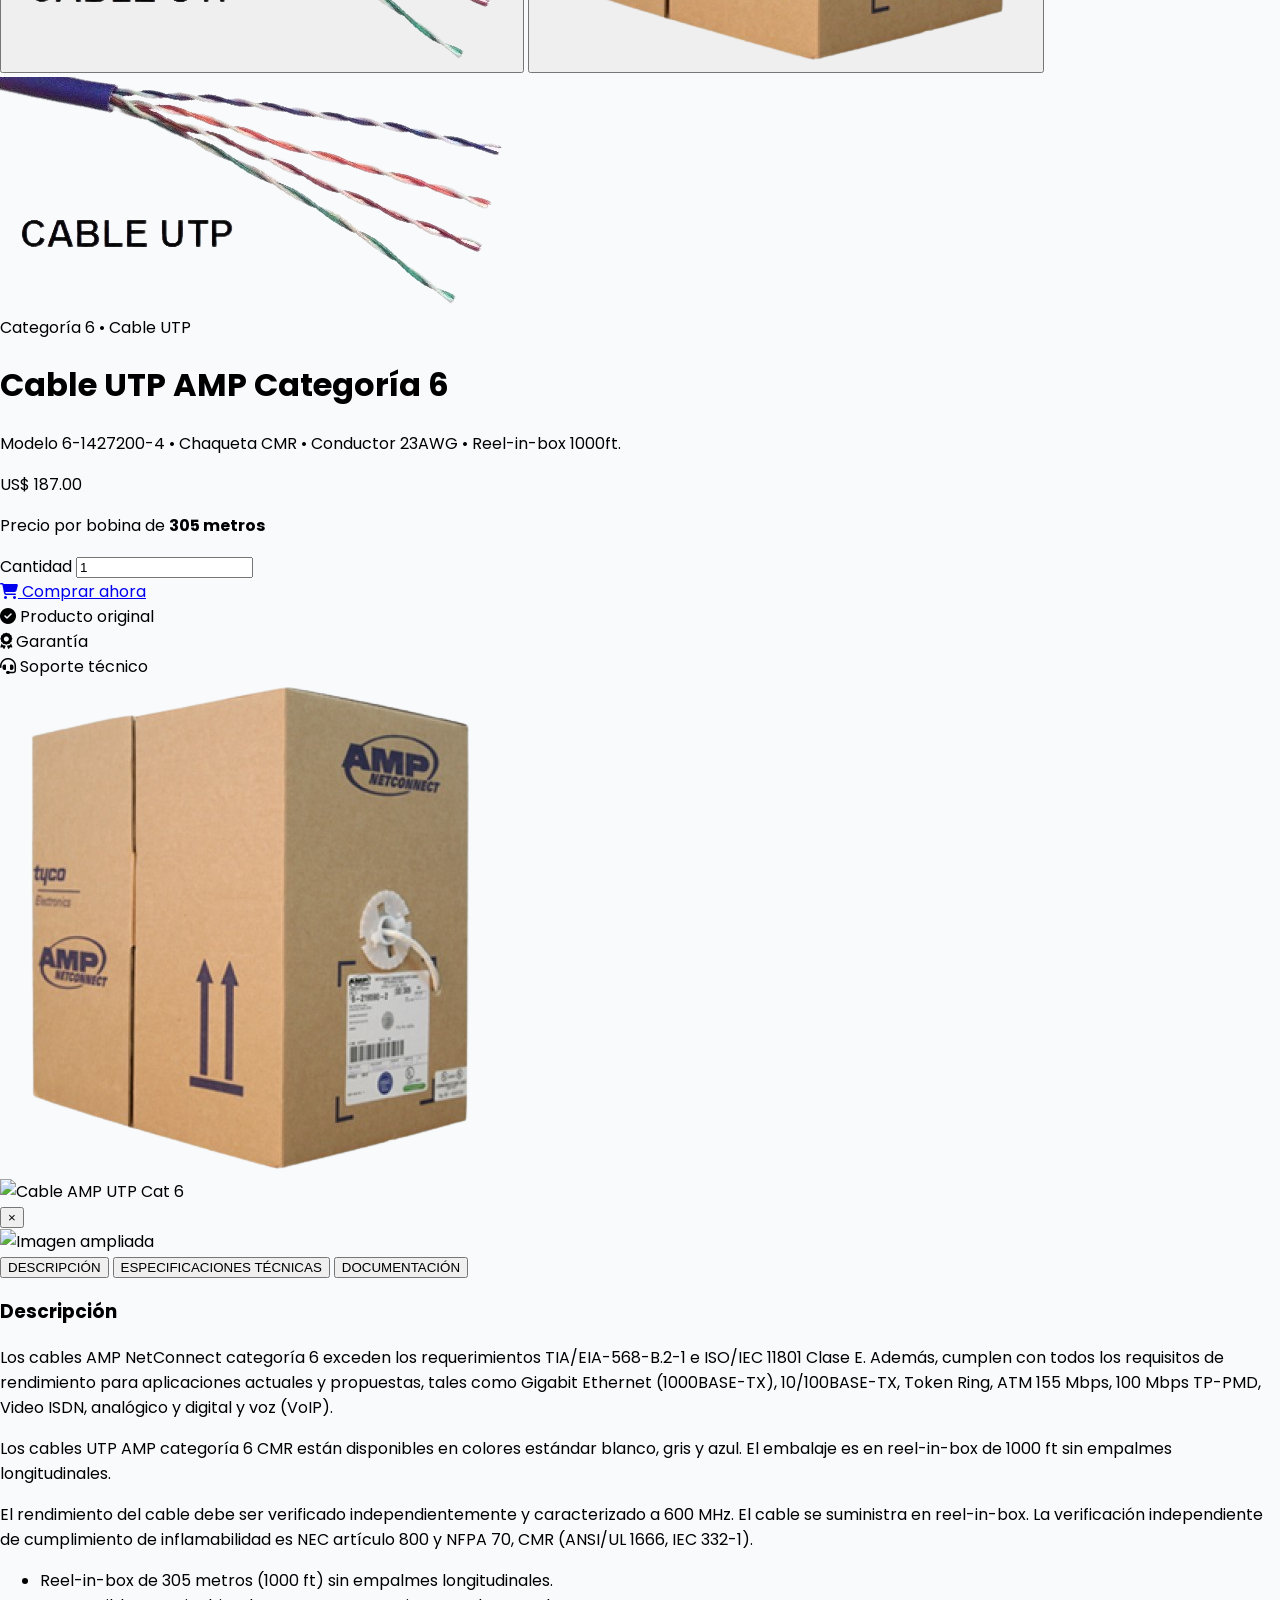
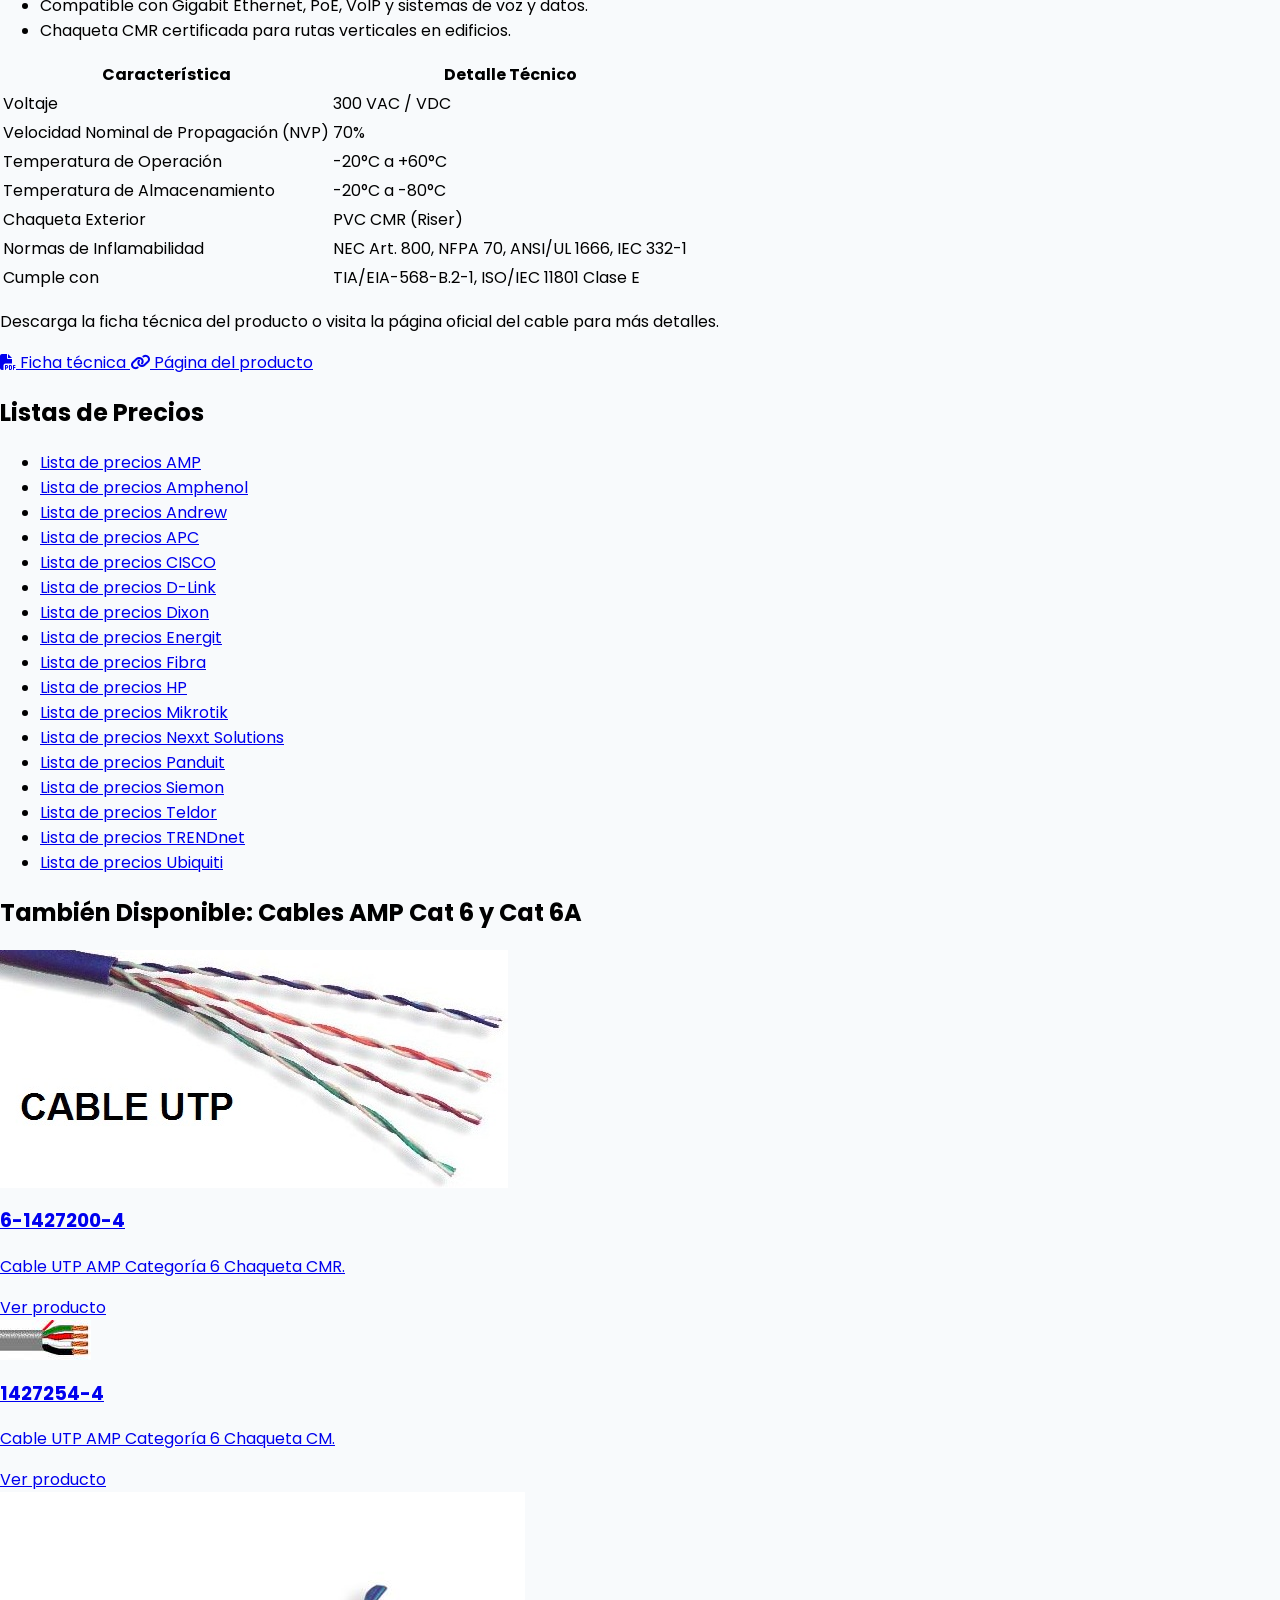
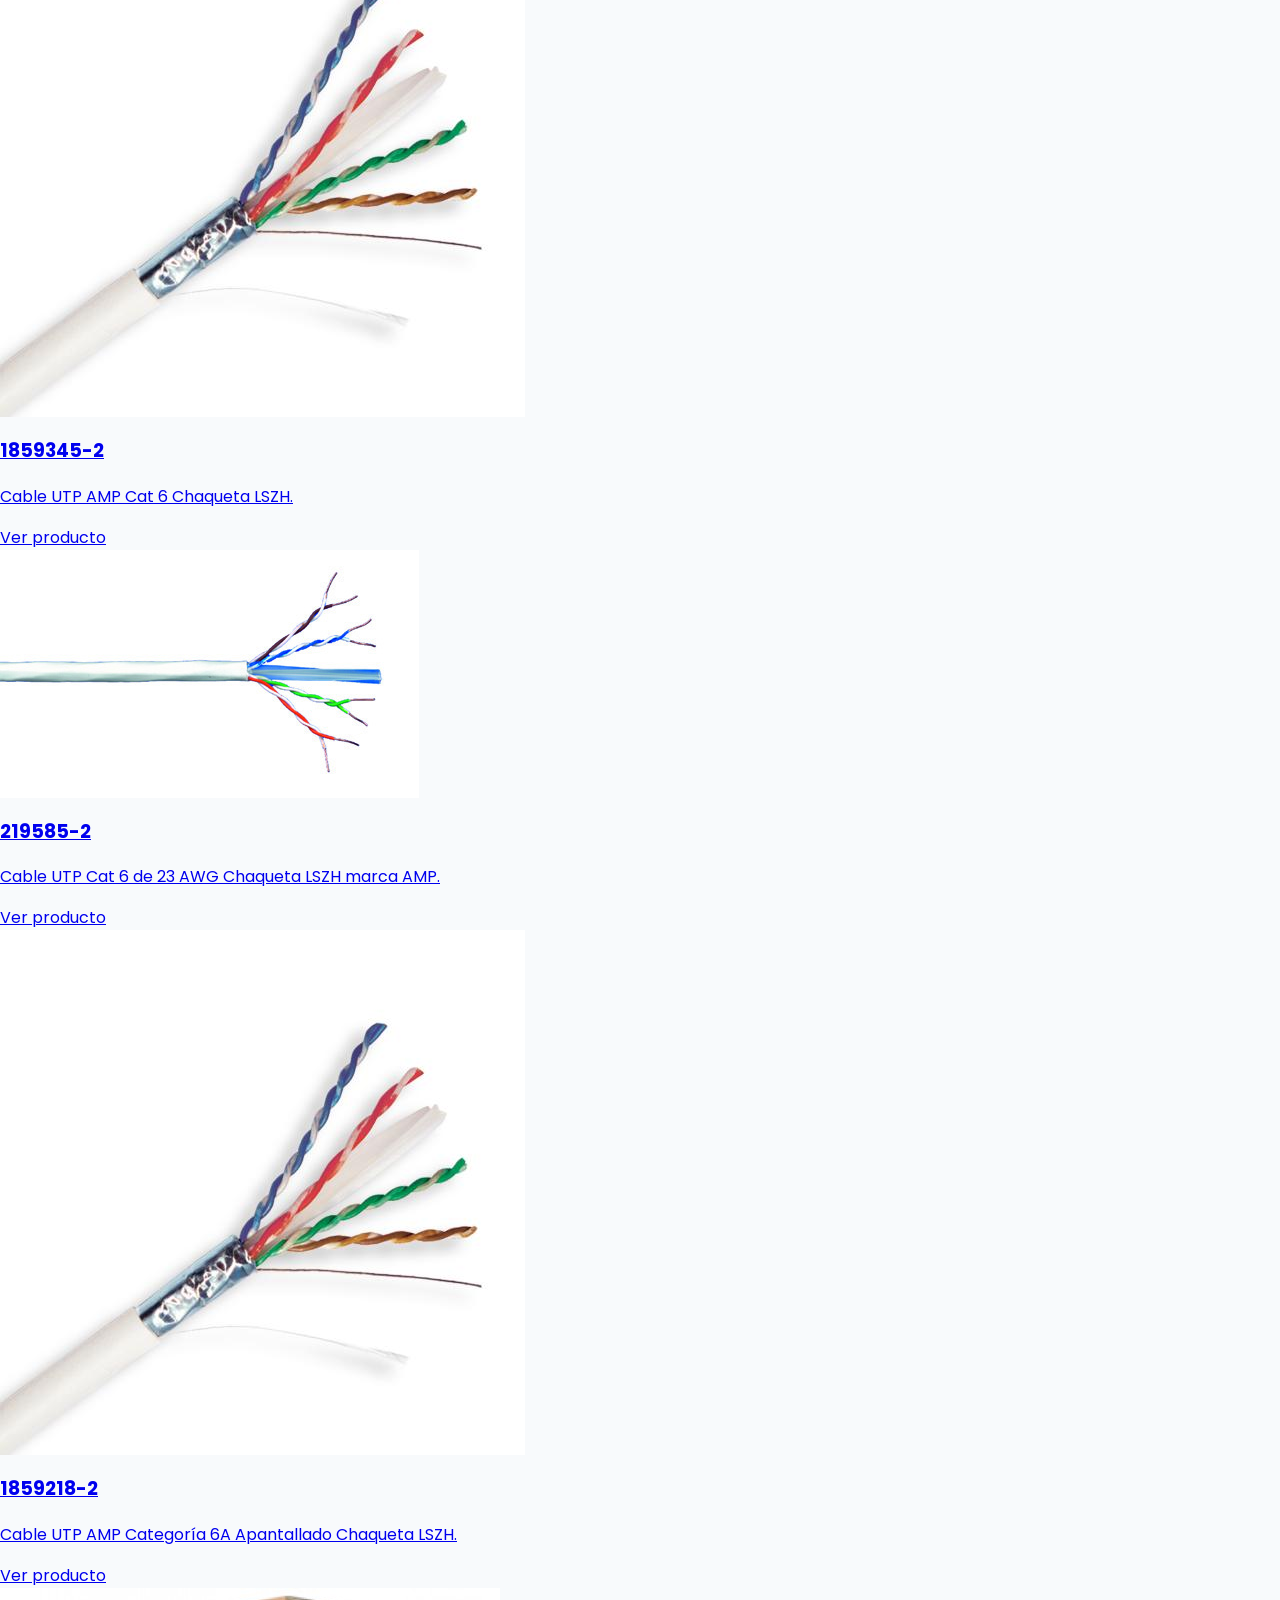
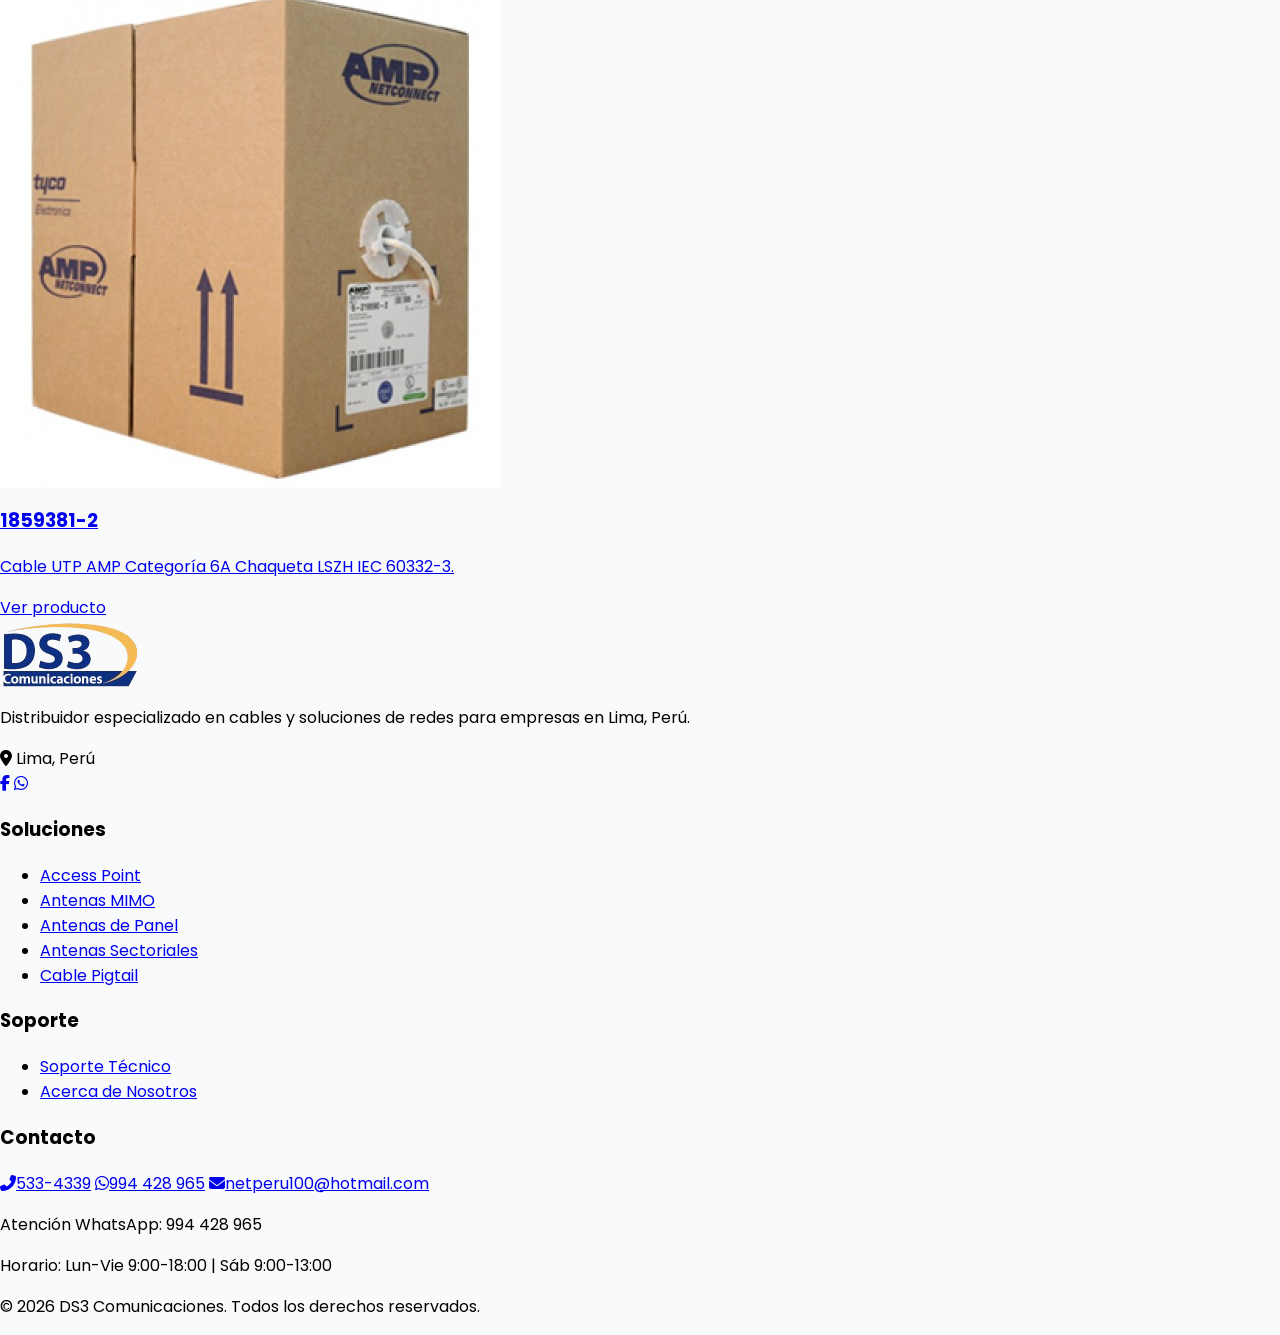
==== commit e82c84c8: "feat: Update logo image paths in HTML files for consistency" ====
--- a/6-1427200-4.html
+++ b/6-1427200-4.html
@@ -635,7 +635,7 @@
         <div class="max-w-7xl mx-auto">
             <div class="grid grid-cols-1 md:grid-cols-2 lg:grid-cols-4 gap-8">
                 <div class="space-y-4">
-                    <img src="./icons/Logo.png" alt="DS3 Comunicaciones" class="w-32 h-auto" />
+                    <img src="images/logo.png" alt="DS3 Comunicaciones" class="w-32 h-auto" />
                     <p class="text-sm text-slate-400 max-w-sm">Distribuidor especializado en cables y soluciones de
                         redes para empresas en Lima, Perú.</p>
                     <div class="flex items-center gap-2 text-slate-400">
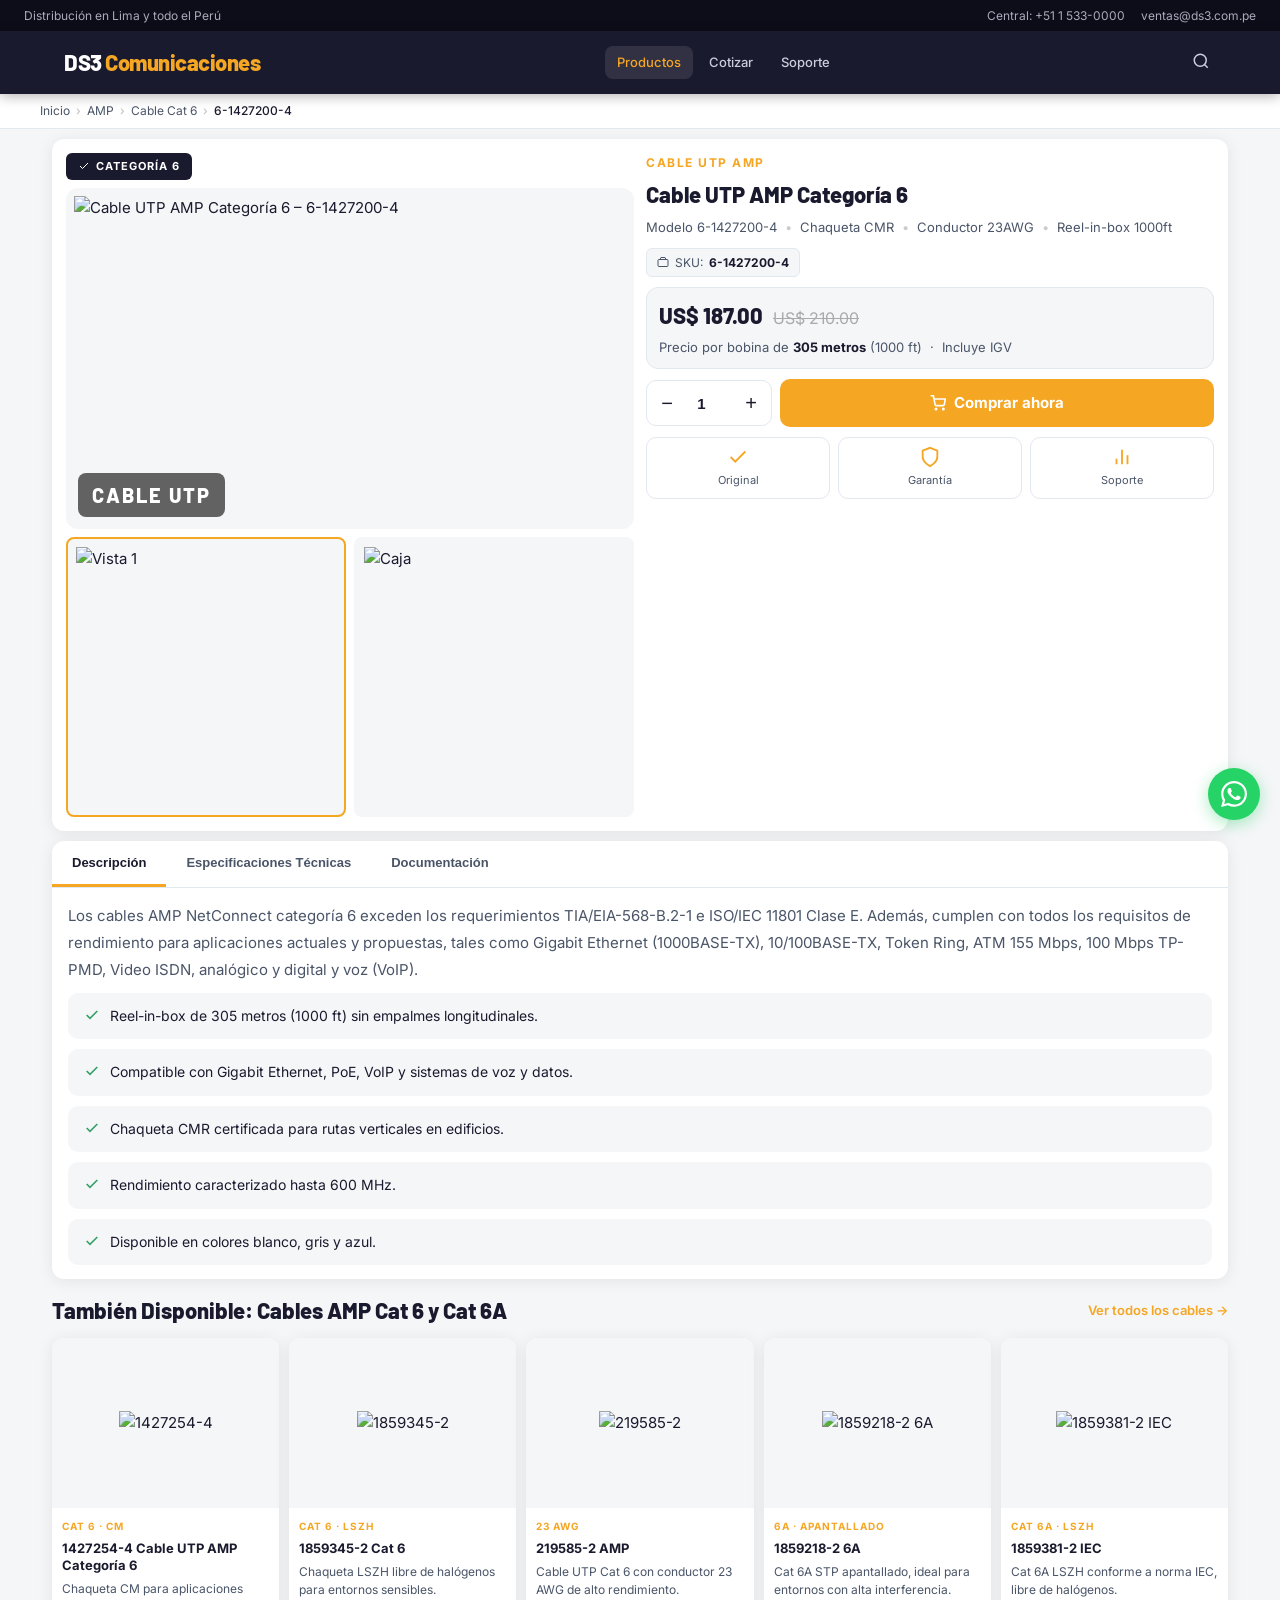
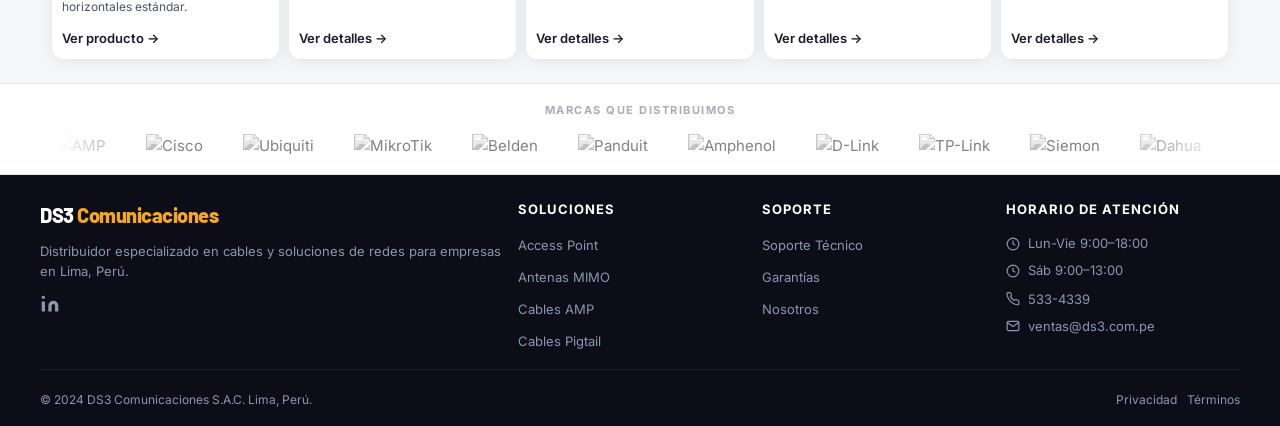
==== commit f1a05279: "feat: add responsive styles and product page functionality - Implemented a comprehensive CSS reset a" ====
--- a/6-1427200-4.html
+++ b/6-1427200-4.html
@@ -1,703 +1,428 @@
 <!DOCTYPE html>
 <html lang="es">
-
 <head>
-    <meta charset="UTF-8" />
-    <meta name="viewport" content="width=device-width, initial-scale=1.0" />
-    <meta name="description"
-        content="Cable UTP AMP NetConnect Categoría 6 CMR 23AWG 6-1427200-4, reel-in-box 1000ft para Gigabit Ethernet, voz y datos." />
-    <meta name="keywords" content="AMP Cat 6, cable UTP, 6-1427200-4, CMR, 23AWG, DS3 Comunicaciones" />
-    <meta name="author" content="ds3comunicaciones" />
-    <script src="https://cdn.tailwindcss.com"></script>
-    <link rel="stylesheet" href="https://cdnjs.cloudflare.com/ajax/libs/font-awesome/6.5.1/css/all.min.css"
-        integrity="sha512-DTOQO9RWCH3ppGqcWaEA1BIZOC6xxalwEsw9c2QQeAIftl+Vegovlnee1c9QX4TctnWMn13TZye+giMm8e2LwA=="
-        crossorigin="anonymous" referrerpolicy="no-referrer" />
-    <link rel="stylesheet" href="./css/style.css" />
-    <script src="./js/nav.js"></script>
-    <title>Cable AMP Cat 6 6-1427200-4 | UTP CMR 23AWG | DS3 Comunicaciones</title>
+  <meta charset="UTF-8" />
+  <meta name="viewport" content="width=device-width, initial-scale=1.0" />
+  <meta name="description" content="Cable UTP AMP NetConnect Categoría 6, Chaqueta CMR, Conductor 23AWG, Reel-in-box 1000ft. Distribuidor autorizado en Lima, Perú." />
+  <meta name="keywords" content="cable utp amp, categoria 6, cat6, CMR, 23AWG, ds3comunicaciones, lima peru" />
+  <meta name="author" content="DS3 Comunicaciones" />
+  <title>Cable UTP AMP Categoría 6 – 6-1427200-4 | DS3 Comunicaciones</title>
+
+  <!-- Google Fonts -->
+  <link rel="preconnect" href="https://fonts.googleapis.com">
+  <link href="https://fonts.googleapis.com/css2?family=Inter:wght@400;500;600;700&family=Barlow:wght@700;800&display=swap" rel="stylesheet">
+  
+  <!-- CSS externo -->
+  <link rel="stylesheet" href="./css/style.css">
 </head>
-
 <body>
-    <main class="pb-12">
-        <div class="mx-auto  px-4 py-6">
-            <div class="flex flex-col gap-6 lg:flex-row">
-                <aside class="hidden lg:block w-full lg:w-64 h-auto overflow-y-auto scrollbar-hide">
-                    <h2 class="text-lg font-bold text-center text-gray-800 mb-4 pb-2 border-b">Nuestras Marcas</h2>
-                    <div class="grid grid-cols-2 sm:grid-cols-3 lg:grid-cols-1 gap-2">
-                        <a href="https://www.ds3comunicaciones.com/alfa/index.html"
-                            class="flex items-center justify-center rounded-md p-2 hover:bg-gray-100 transition-all hover:-translate-y-0.5">
-                            <img src="http://www.ds3comunicaciones.com/belden/images/ALFA_logo1.gif" alt="Alfa"
-                                class="max-w-[100px]  object-contain" />
-                        </a>
-                        <a href="https://www.ds3comunicaciones.com/airlive/index.html"
-                            class="flex items-center justify-center rounded-md p-2 hover:bg-gray-100 transition-all hover:-translate-y-0.5">
-                            <img src="http://www.ds3comunicaciones.com/belden/images/airlivelogo.gif" alt="Airlive"
-                                class="max-w-[100px]  object-contain" />
-                        </a>
-                        <a href="https://www.ds3comunicaciones.com/andrew/index.html"
-                            class="flex items-center justify-center rounded-md p-2 hover:bg-gray-100 transition-all hover:-translate-y-0.5">
-                            <img src="http://www.ds3comunicaciones.com/andrew/images/logo_andrew.jpg" alt="Andrew"
-                                class="max-w-[100px]  object-contain" />
-                        </a>
-                        <a href="https://www.ds3comunicaciones.com/AMP/index.html"
-                            class="flex items-center justify-center rounded-md p-2 hover:bg-gray-100 transition-all hover:-translate-y-0.5">
-                            <img src="http://www.ds3comunicaciones.com/belden/images/amp_logo2-91x20.jpg" alt="AMP"
-                                class="max-w-[100px]  object-contain" />
-                        </a>
-                        <a href="https://www.ds3comunicaciones.com/amphenol/index.html"
-                            class="flex items-center justify-center rounded-md p-2 hover:bg-gray-100 transition-all hover:-translate-y-0.5">
-                            <img src="http://www.ds3comunicaciones.com/belden/images/amphenol_logo-100x21.jpg"
-                                alt="Amphenol" class="max-w-[100px]  object-contain" />
-                        </a>
-                        <a href="https://www.ds3comunicaciones.com/belden/index.html"
-                            class="flex items-center justify-center rounded-md p-2 hover:bg-gray-100 transition-all hover:-translate-y-0.5">
-                            <img src="http://www.ds3comunicaciones.com/belden/images/Belden-Logo-93x15.jpg" alt="Belden"
-                                class="max-w-[100px]  object-contain" />
-                        </a>
-                        <a href="https://www.ds3comunicaciones.com/cisco/index.html"
-                            class="flex items-center justify-center rounded-md p-2 hover:bg-gray-100 transition-all hover:-translate-y-0.5">
-                            <img src="http://www.ds3comunicaciones.com/cisco/images/logo-cisco.gif" alt="Cisco"
-                                class="max-w-[100px]  object-contain" />
-                        </a>
-                        <a href="https://www.ds3comunicaciones.com/dahua/index.html"
-                            class="flex items-center justify-center rounded-md p-2 hover:bg-gray-100 transition-all hover:-translate-y-0.5">
-                            <img src="http://www.ds3comunicaciones.com/dahua/images/dahua_logo.jpg" alt="Dahua"
-                                class="max-w-[100px]  object-contain" />
-                        </a>
-                        <a href="https://www.ds3comunicaciones.com/dlink/index.html"
-                            class="flex items-center justify-center rounded-md p-2 hover:bg-gray-100 transition-all hover:-translate-y-0.5">
-                            <img src="http://www.ds3comunicaciones.com/belden/images/D-Link_Logo-100x26.jpg"
-                                alt="D-Link" class="max-w-[100px]  object-contain" />
-                        </a>
-                        <a href="https://www.ds3comunicaciones.com/dixon/index.html"
-                            class="flex items-center justify-center rounded-md p-2 hover:bg-gray-100 transition-all hover:-translate-y-0.5">
-                            <img src="http://www.ds3comunicaciones.com/belden/images/dixon_logo-100x19.jpg" alt="Dixon"
-                                class="max-w-[100px]  object-contain" />
-                        </a>
-                        <a href="https://www.ds3comunicaciones.com/FibreFab/index.html"
-                            class="flex items-center justify-center rounded-md p-2   hover:bg-gray-100 transition-all hover:-translate-y-0.5">
-                            <img src="http://www.ds3comunicaciones.com/FibreFab/images/logo_fibrefab.png" alt="FibreFab"
-                                class="max-w-[100px]  object-contain" />
-                        </a>
-                        <a href="https://www.ds3comunicaciones.com/lanpro/index.html"
-                            class="flex items-center justify-center rounded-md p-2 hover:bg-gray-100 transition-all hover:-translate-y-0.5">
-                            <img src="http://www.ds3comunicaciones.com/lanpro/images/lanpro_logo.jpg" alt="LanPro"
-                                class="max-w-[100px]  object-contain" />
-                        </a>
-                        <a href="https://www.ds3comunicaciones.com/l-com/"
-                            class="flex items-center justify-center rounded-md p-2 hover:bg-gray-100 transition-all hover:-translate-y-0.5">
-                            <img src="http://www.ds3comunicaciones.com/sitebuilder/images/lcom_logo-100x23.jpg"
-                                alt="L-Com" class="max-w-[100px]  object-contain" />
-                        </a>
-                        <a href="https://www.ds3comunicaciones.com/mikrotik/index.html"
-                            class="flex items-center justify-center rounded-md p-2 hover:bg-gray-100 transition-all hover:-translate-y-0.5">
-                            <img src="http://www.ds3comunicaciones.com/belden/images/mikrotik_logo-100x24.png"
-                                alt="MikroTik" class="max-w-[100px]  object-contain" />
-                        </a>
-                        <a href="https://www.ds3comunicaciones.com/panduit/index.html"
-                            class="flex items-center justify-center rounded-md p-2 hover:bg-gray-100 transition-all hover:-translate-y-0.5">
-                            <img src="http://www.ds3comunicaciones.com/panduit/images/panduit_logo.jpg" alt="Panduit"
-                                class="max-w-[100px]  object-contain" />
-                        </a>
-                        <a href="https://www.ds3comunicaciones.com/satra/index.html"
-                            class="flex items-center justify-center rounded-md p-2 hover:bg-gray-100 transition-all hover:-translate-y-0.5">
-                            <img src="http://www.ds3comunicaciones.com/satra/images/satra.JPG" alt="Satra"
-                                class="max-w-[100px]  object-contain" />
-                        </a>
-                        <a href="https://www.ds3comunicaciones.com/siemon/index.html"
-                            class="flex items-center justify-center rounded-md p-2 hover:bg-gray-100 transition-all hover:-translate-y-0.5">
-                            <img src="http://www.ds3comunicaciones.com/siemon/images/siemon_logo1.GIF" alt="Siemon"
-                                class="max-w-[100px]  object-contain" />
-                        </a>
-                        <a href="https://www.ds3comunicaciones.com/tplink/"
-                            class="flex items-center justify-center rounded-md p-2 hover:bg-gray-100 transition-all hover:-translate-y-0.5">
-                            <img src="http://www.ds3comunicaciones.com/belden/images/tp-link_logo-100x13.jpg"
-                                alt="TP-Link" class="max-w-[100px]  object-contain" />
-                        </a>
-                        <a href="https://www.ds3comunicaciones.com/trendnet/"
-                            class="flex items-center justify-center rounded-md p-2 hover:bg-gray-100 transition-all hover:-translate-y-0.5">
-                            <img src="http://www.ds3comunicaciones.com/belden/images/trendnet_logo-100x20.jpg"
-                                alt="Trendnet" class="max-w-[100px]  object-contain" />
-                        </a>
-                        <a href="https://www.ds3comunicaciones.com/ubiquiti/index.html"
-                            class="flex items-center justify-center rounded-md p-2 hover:bg-gray-100 transition-all hover:-translate-y-0.5">
-                            <img src="http://www.ds3comunicaciones.com/belden/images/ubnt_logo-100x47.png"
-                                alt="Ubiquiti" class="max-w-[100px]  object-contain" />
-                        </a>
-                    </div>
-                </aside>
-
-                <div class="flex-1  ">
-                    <div
-                        class="border-b px-3 py-2 text-xs md:text-sm text-slate-600 flex flex-nowrap items-center gap-1 overflow-x-auto scrollbar-hide whitespace-nowrap">
-                        <a href="https://www.ds3comunicaciones.com/index.html"
-                            class="flex-shrink-0 hover:text-blue-600">
-                            <i class="fa-solid fa-house text-[0.9em]"></i>
-                        </a>
-                        <span class="text-gray-400 flex-shrink-0"><i
-                                class="fa-solid fa-angle-right text-[0.8em]"></i></span>
-                        <a href="https://www.ds3comunicaciones.com/AMP/index.html"
-                            class="flex-shrink-0 hover:underline hover:text-blue-600">
-                            AMP
-                        </a>
-                        <span class="text-gray-400 flex-shrink-0"><i
-                                class="fa-solid fa-angle-right text-[0.8em]"></i></span>
-                        <a href="https://www.ds3comunicaciones.com/AMP/index.html#cablecat6"
-                            class="flex-shrink-0 hover:underline hover:text-blue-600">
-                            Cable Cat 6
-                        </a>
-                        <span class="text-gray-400 flex-shrink-0"><i
-                                class="fa-solid fa-angle-right text-[0.8em]"></i></span>
-                        <span class="text-slate-800 font-medium flex-shrink-0">
-                            6-1427200-4
-                        </span>
-                    </div>
-                    <div class="mx-auto max-w-[1200px] w-full p-4">
-                        <div id="information-section" class="mt-5 flex flex-col lg:flex-row gap-6 items-start">
-                            <div class="lg:w-1/2">
-                                <div class="p-4 sm:p-5">
-
-                                    <div
-                                        class="grid gap-2 md:grid-cols-[62px_minmax(0,1fr)] items-center justify-items-center">
-
-                                        <div class="flex flex-row gap-2 pb-2 sm:flex-col justify-center items-center">
-                                            <button type="button"
-                                                class="w-12 sm:w-[68px] aspect-square rounded-xl border-2 border-blue-500 p-1 transition focus:ring-2 focus:ring-blue-500"
-                                                onclick="toExchangeImage(this)">
-                                                <img src="./images/cableUtp.png" alt="Vista del cable AMP"
-                                                    class="h-full w-full object-contain" />
-                                            </button>
-                                            <button type="button"
-                                                class="w-12 sm:w-[68px] aspect-square rounded-xl border border-slate-200 p-1 transition hover:border-blue-500 focus:ring-2 focus:ring-blue-500"
-                                                onclick="toExchangeImage(this)">
-                                                <img src="./images/fotorefUtp.png" alt="Embalaje reel-in-box"
-                                                    class="h-full w-full object-contain" />
-                                            </button>
-                                        </div>
-
-                                        <div class="w-full overflow-hidden rounded-xl border border-slate-200">
-
-                                            <img id="img_main" src="./images/cableUtp.png"
-                                                alt="Cable AMP Cat 6 6-1427200-4"
-                                                class="h-[180px] sm:h-[220px] md:h-[360px] w-full object-contain cursor-pointer"
-                                                onclick="viewImage(this.src)" />
-                                        </div>
-                                    </div>
-                                </div>
-                            </div>
-                            <div class="lg:w-1/2 sm:px-2">
-                                <div class=" p-3 sm:p-4 ">
-
-                                    <!-- Título -->
-                                    <div class="space-y-2">
-                                        <span
-                                            class="inline-flex items-center rounded-full bg-blue-100 px-2.5 py-0.5 text-[11px] font-semibold text-blue-700">
-                                            Categoría 6 • Cable UTP
-                                        </span>
-
-                                        <h1 class="text-2xl font-black leading-tight text-slate-900 sm:text-[2.25rem]">
-                                            Cable UTP AMP Categoría 6
-                                        </h1>
-
-                                        <p class="text-sm text-slate-600 sm:text-sm">
-                                            Modelo
-                                            <span class="font-semibold text-slate-800">6-1427200-4</span>
-                                            • Chaqueta CMR • Conductor 23AWG • Reel-in-box 1000ft.
-                                        </p>
-                                    </div>
-                                    <div class="m-4 flex flex-col gap-4 sm:flex-row sm:items-start sm:gap-2">
-                                <!-- Precio -->
-                                    <div class="flex-1">
-
-
-
-                                        <div class="mt-2 flex items-end gap-1">
-                                            <span class="text-3xl font-extrabold text-blue-600 sm:text-4xl">
-                                                US$ 187.00
-                                            </span>
-                                        </div>
-
-                                        <p class="mt-2 text-xs text-slate-500">
-                                            Precio por bobina de
-                                            <strong>305 metros</strong>
-                                        </p>
-
-                                    </div>
-
-                                    <!-- Compra -->
-                                    <div class="space-y-3 sm:mt-0">
-
-                                        <div class="flex flex-col items-center justify-center gap-3 sm:flex-row sm:items-end sm:justify-center sm:gap-4">
-                                            <div class="flex flex-col gap-2 items-center">
-                                                <label for="quantity" class="text-sm font-semibold text-slate-700">
-                                                    Cantidad
-                                                </label>
-                                                <input id="quantity" name="quantity" type="number" min="1" value="1"
-                                                    class="w-20 min-w-[64px] rounded-xl border border-slate-300 px-2 py-2 text-center font-semibold outline-none transition focus:border-blue-500 focus:ring-4 focus:ring-blue-100" />
-                                            </div>
-
-                                            <a href="https://www.ds3comunicaciones.com/pedido.html" target="_blank"
-                                                class="flex w-full sm:w-auto items-center justify-center gap-2 rounded-xl bg-blue-600 px-4 py-2.5 text-sm font-semibold text-white shadow-md transition-all duration-300 hover:-translate-y-0.5 hover:bg-blue-700 hover:shadow-blue-400 focus:outline-none focus:ring-2 focus:ring-blue-300">
-                                                <i class="fas fa-shopping-cart text-sm"></i>
-                                                Comprar ahora
-                                            </a>
-                                        </div>
-
-                                    </div>
-                                    </div>
-
-
-
-                                    <!-- Beneficios -->
-                                    <div class="mt-6 grid grid-cols-1 gap-2 text-xs sm:grid-cols-2 sm:text-sm">
-                                        <div class="flex items-center gap-2 rounded-lg bg-green-50 p-2 text-green-700">
-                                            <i class="fas fa-check-circle"></i>
-                                            Producto original
-                                        </div>
-
-                                        <div class="flex items-center gap-2 rounded-lg bg-amber-50 p-2 text-amber-700">
-                                            <i class="fas fa-award"></i>
-                                            Garantía
-                                        </div>
-                                        <div
-                                            class="flex items-center gap-2 rounded-lg bg-purple-50 p-2 text-purple-700">
-                                            <i class="fas fa-headset"></i>
-                                            Soporte técnico
-                                        </div>
-                                    </div>
-
-                                </div>
-                            </div>
-                        </div>
-
-                        <div id="images-section" class="hidden mt-6">
-                            <div class="grid grid-cols-1 sm:grid-cols-2  gap-4">
-                                <div class="  overflow-hidden">
-                                    <img src="./images/fotorefUtp.png" alt="Embalaje reel-in-box"
-                                        class="w-full h-64 object-contain p-4 cursor-pointer hover:opacity-90 transition"
-                                        onclick="viewImage(this.src)" />
-
-                                </div>
-                                <div class="  overflow-hidden">
-                                    <img src="https://www.ds3comunicaciones.com/AMP/images/6-1427200-4-1.jpg"
-                                        alt="Cable AMP UTP Cat 6"
-                                        class="w-full h-64 object-contain p-4 cursor-pointer hover:opacity-90 transition"
-                                        onclick="viewImage(this.src)" />
-                                </div>
-
-
-                            </div>
-                        </div>
-
-                        <div id="image-modal"
-                            class="fixed hidden inset-0 bg-black bg-opacity-90 z-50 flex items-center justify-center p-4">
-                            <button type="button" aria-label="Cerrar imagen"
-                                class="absolute top-4 right-4 text-white text-3xl font-bold focus:outline-none"
-                                onclick="closeModal()">&times;</button>
-                            <img id="modal-image" class="max-w-full max-h-full rounded-lg shadow-lg" src=""
-                                alt="Imagen ampliada" />
-                        </div>
-
-                        <div class="mt-8 w-full mx-auto max-w-full">
-                            <div class="  border-slate-200 overflow-hidden">
-                                <div class="border-b border-slate-200 overflow-x-auto">
-                                    <nav role="tablist" aria-label="Pestañas de producto"
-                                        class="flex min-w-max gap-1 px-2 py-2">
-                                        <button id="tab-description" type="button" role="tab" aria-selected="true"
-                                            aria-controls="tab-content-description"
-                                            class="border-b-2 border-blue-600 rounded-t-xl bg-slate-100 px-3 py-2 text-sm font-semibold text-blue-600 transition shrink-0 hover:bg-slate-200 focus:outline-none focus:bg-slate-200">
-                                            DESCRIPCIÓN
-                                        </button>
-                                        <button id="tab-specs" type="button" role="tab" aria-selected="false"
-                                            aria-controls="tab-content-specs"
-                                            class="border-b-2 border-transparent rounded-t-xl bg-white px-3 py-2 text-sm font-semibold text-slate-600 hover:text-blue-600 hover:bg-slate-100 transition shrink-0 focus:outline-none focus:bg-slate-100">
-                                            ESPECIFICACIONES TÉCNICAS
-                                        </button>
-                                        <button id="tab-documentation" type="button" role="tab" aria-selected="false"
-                                            aria-controls="tab-content-documentation"
-                                            class="border-b-2 border-transparent rounded-t-xl bg-white px-3 py-2 text-sm font-semibold text-slate-600 hover:text-blue-600 hover:bg-slate-100 transition shrink-0 focus:outline-none focus:bg-slate-100">
-                                            DOCUMENTACIÓN
-                                        </button>
-                                    </nav>
-                                </div>
-                                <div class="pt-4 sm:pt-5 px-4 sm:px-5 pb-5">
-                                    <div id="tab-content-description" class="space-y-4">
-                                        <div>
-                                            <h3 class="text-base sm:text-lg font-semibold text-slate-900">Descripción
-                                            </h3>
-                                            <p class="mt-2 text-sm leading-6 sm:leading-7 text-slate-700">Los cables AMP
-                                                NetConnect categoría 6 exceden los requerimientos TIA/EIA-568-B.2-1 e
-                                                ISO/IEC 11801 Clase E. Además, cumplen con todos los requisitos de
-                                                rendimiento para aplicaciones actuales y propuestas, tales como Gigabit
-                                                Ethernet (1000BASE-TX), 10/100BASE-TX, Token Ring, ATM 155 Mbps, 100
-                                                Mbps TP-PMD, Video ISDN, analógico y digital y voz (VoIP).</p>
-                                            <p class="mt-3 text-sm leading-6 sm:leading-7 text-slate-700">Los cables UTP
-                                                AMP categoría 6 CMR están disponibles en colores estándar blanco, gris y
-                                                azul. El embalaje es en reel-in-box de 1000 ft sin empalmes
-                                                longitudinales.</p>
-                                            <p class="mt-3 text-sm leading-6 sm:leading-7 text-slate-700">El rendimiento
-                                                del cable debe ser verificado independientemente y caracterizado a 600
-                                                MHz. El cable se suministra en reel-in-box. La verificación
-                                                independiente de cumplimiento de inflamabilidad es NEC artículo 800 y
-                                                NFPA 70, CMR (ANSI/UL 1666, IEC 332-1).</p>
-                                        </div>
-                                        <ul class="space-y-2 text-slate-700">
-                                            <li class="flex gap-2 sm:gap-3 items-start">
-                                                <span class="mt-1 h-2.5 w-2.5 rounded-full bg-blue-600"></span>
-                                                <span>Reel-in-box de 305 metros (1000 ft) sin empalmes
-                                                    longitudinales.</span>
-                                            </li>
-                                            <li class="flex gap-2 sm:gap-3 items-start">
-                                                <span class="mt-1 h-2.5 w-2.5 rounded-full bg-blue-600"></span>
-                                                <span>Compatible con Gigabit Ethernet, PoE, VoIP y sistemas de voz y
-                                                    datos.</span>
-                                            </li>
-                                            <li class="flex gap-2 sm:gap-3 items-start">
-                                                <span class="mt-1 h-2.5 w-2.5 rounded-full bg-blue-600"></span>
-                                                <span>Chaqueta CMR certificada para rutas verticales en
-                                                    edificios.</span>
-                                            </li>
-                                        </ul>
-                                    </div>
-
-                                    <div id="tab-content-specs" class="hidden space-y-4">
-                                        <div class="overflow-x-auto  border border-slate-200 bg-white">
-                                            <table class="min-w-full divide-y divide-slate-200 text-xs sm:text-sm">
-                                                <thead class="bg-[#0D274D] text-white">
-                                                    <tr>
-                                                        <th class="px-3 py-2 text-center font-semibold">Característica
-                                                        </th>
-                                                        <th class="px-3 py-2 text-center font-semibold">Detalle Técnico
-                                                        </th>
-                                                    </tr>
-                                                </thead>
-                                                <tbody class="divide-y divide-slate-200 text-center ">
-                                                    <tr class="bg-slate-50">
-                                                        <td class="px-3 py-2 text-slate-700">Voltaje</td>
-                                                        <td class="px-3 py-2 text-slate-700">300 VAC / VDC</td>
-                                                    </tr>
-                                                    <tr>
-                                                        <td class="px-3 py-2 text-slate-700">Velocidad Nominal de
-                                                            Propagación (NVP)</td>
-                                                        <td class="px-3 py-2 text-slate-700">70%</td>
-                                                    </tr>
-                                                    <tr class="bg-slate-50">
-                                                        <td class="px-3 py-2 text-slate-700">Temperatura de Operación
-                                                        </td>
-                                                        <td class="px-3 py-2 text-slate-700">-20°C a +60°C</td>
-                                                    </tr>
-                                                    <tr>
-                                                        <td class="px-3 py-2 text-slate-700">Temperatura de
-                                                            Almacenamiento</td>
-                                                        <td class="px-3 py-2 text-slate-700">-20°C a -80°C</td>
-                                                    </tr>
-                                                    <tr class="bg-slate-50">
-                                                        <td class="px-3 py-2 text-slate-700">Chaqueta Exterior</td>
-                                                        <td class="px-3 py-2 text-slate-700">PVC CMR (Riser)</td>
-                                                    </tr>
-                                                    <tr>
-                                                        <td class="px-3 py-2 text-slate-700">Normas de Inflamabilidad
-                                                        </td>
-                                                        <td class="px-3 py-2 text-slate-700">NEC Art. 800, NFPA 70,
-                                                            ANSI/UL 1666, IEC 332-1</td>
-                                                    </tr>
-                                                    <tr class="bg-slate-50">
-                                                        <td class="px-3 py-2 text-slate-700">Cumple con</td>
-                                                        <td class="px-3 py-2 text-slate-700">TIA/EIA-568-B.2-1, ISO/IEC
-                                                            11801 Clase E</td>
-                                                    </tr>
-                                                </tbody>
-                                            </table>
-                                        </div>
-                                    </div>
-
-                                    <div id="tab-content-documentation" class="hidden space-y-4">
-                                        <p class="text-sm leading-6 text-slate-700">Descarga la ficha técnica del
-                                            producto o visita la página oficial del cable para más detalles.</p>
-                                        <div class="grid gap-3 sm:grid-cols-2">
-                                            <a href="https://www.ds3comunicaciones.com/AMP/files/6-1427200-4-DS.pdf"
-                                                class="flex items-center justify-center gap-2 rounded-xl border border-slate-200 px-4 py-3 text-sm font-semibold text-slate-800 hover:bg-slate-50 transition"
-                                                target="_blank" rel="noopener noreferrer"
-                                                aria-label="Descargar ficha técnica PDF">
-                                                <i class="fas fa-file-pdf text-red-500"></i>
-                                                Ficha técnica
-                                            </a>
-                                            <a href="https://www.ds3comunicaciones.com/AMP/6-1427200-4.html"
-                                                class="flex items-center justify-center gap-2 rounded-xl border border-slate-200 px-4 py-3 text-sm font-semibold text-slate-800 hover:bg-slate-50 transition"
-                                                target="_blank" rel="noopener noreferrer"
-                                                aria-label="Ver página del producto">
-                                                <i class="fas fa-link text-blue-500"></i>
-                                                Página del producto
-                                            </a>
-                                        </div>
-                                    </div>
-                                </div>
-                            </div>
-                        </div>
-
-
-                    </div>
-                </div>
-                <aside class="hidden lg:block w-full lg:w-72   h-auto overflow-y-auto scrollbar-hide">
-                    <h2 class="text-lg font-bold text-gray-800 mb-4 pb-2 border-b">Listas de Precios</h2>
-                    <ul class="space-y-2 text-sm text-blue-600">
-                        <li><a href="https://www.ds3comunicaciones.com/AMP/precios_amp.html" target="_blank"
-                                class="block hover:text-blue-800 hover:underline">Lista de precios AMP</a></li>
-                        <li><a href="https://www.ds3comunicaciones.com/amphenol/precios_amphenol.html" target="_blank"
-                                class="block hover:text-blue-800 hover:underline">Lista de precios Amphenol</a></li>
-                        <li><a href="https://www.ds3comunicaciones.com/andrew/precios_andrew.html" target="_blank"
-                                class="block hover:text-blue-800 hover:underline">Lista de precios Andrew</a></li>
-                        <li><a href="https://www.ds3comunicaciones.com/apc/precios_apc.html" target="_blank"
-                                class="block hover:text-blue-800 hover:underline">Lista de precios APC</a></li>
-                        <li><a href="https://www.ds3comunicaciones.com/cisco/precios_cisco.html" target="_blank"
-                                class="block hover:text-blue-800 hover:underline">Lista de precios CISCO</a></li>
-                        <li><a href="https://www.ds3comunicaciones.com/dlink/precios_dlink.html" target="_blank"
-                                class="block hover:text-blue-800 hover:underline">Lista de precios D-Link</a></li>
-                        <li><a href="https://www.ds3comunicaciones.com/dixon/precios_dixon.html" target="_blank"
-                                class="block hover:text-blue-800 hover:underline">Lista de precios Dixon</a></li>
-                        <li><a href="https://www.ds3comunicaciones.com/Energit/precios_energit.html" target="_blank"
-                                class="block hover:text-blue-800 hover:underline">Lista de precios Energit</a></li>
-                        <li><a href="https://www.ds3comunicaciones.com/FibreFab/precios_fibrefab.html" target="_blank"
-                                class="block hover:text-blue-800 hover:underline">Lista de precios Fibra</a></li>
-                        <li><a href="https://www.ds3comunicaciones.com/hp/precios_hp.html" target="_blank"
-                                class="block hover:text-blue-800 hover:underline">Lista de precios HP</a></li>
-                        <li><a href="https://www.ds3comunicaciones.com/mikrotik/precios_mikrotik.html" target="_blank"
-                                class="block hover:text-blue-800 hover:underline">Lista de precios Mikrotik</a></li>
-                        <li><a href="https://www.ds3comunicaciones.com/nexxt_solutions/precios_nexxt_solutions.html"
-                                target="_blank" class="block hover:text-blue-800 hover:underline">Lista de precios Nexxt
-                                Solutions</a></li>
-                        <li><a href="https://www.ds3comunicaciones.com/panduit/precios_panduit.html" target="_blank"
-                                class="block hover:text-blue-800 hover:underline">Lista de precios Panduit</a></li>
-                        <li><a href="https://www.ds3comunicaciones.com/siemon/precios_siemon.html" target="_blank"
-                                class="block hover:text-blue-800 hover:underline">Lista de precios Siemon</a></li>
-                        <li><a href="https://www.ds3comunicaciones.com/Teldor/precios_teldor.html" target="_blank"
-                                class="block hover:text-blue-800 hover:underline">Lista de precios Teldor</a></li>
-                        <li><a href="https://www.ds3comunicaciones.com/trendnet/precios_trendnet.html" target="_blank"
-                                class="block hover:text-blue-800 hover:underline">Lista de precios TRENDnet</a></li>
-                        <li><a href="https://www.ds3comunicaciones.com/ubiquiti/precios_ubiquiti.html" target="_blank"
-                                class="block hover:text-blue-800 hover:underline">Lista de precios Ubiquiti</a></li>
-                    </ul>
-                </aside>
-            </div>
-
-        </div>
-
-        <section id="cablecat6" class="py-8 bg-gray-50">
-
-            <div class="container mx-auto px-4  max-w-[1350px]">
-                <div class="flex items-center justify-center gap-4 mb-8">
-                    <div class="h-px flex-1 bg-slate-300"></div>
-                    <h2 class="text-2xl md:text-3xl font-bold text-slate-900 py-4 px-6">
-                        También Disponible: Cables AMP Cat 6 y Cat 6A
-                    </h2>
-                    <div class="h-px flex-1 bg-slate-300"></div>
-                </div>
-                <div
-                    class="flex gap-6 overflow-x-auto snap-x snap-mandatory pb-4 sm:gap-6 lg:grid lg:grid-cols-3 lg:overflow-visible lg:snap-none lg:pb-0">
-                    <article
-                        class="group w-[85vw] sm:w-[45vw] lg:w-full flex-shrink-0 snap-start bg-white border border-slate-200 shadow-sm overflow-hidden hover: transition duration-300">
-                        <a href="https://www.ds3comunicaciones.com/AMP/6-1427200-4.html" class="block h-full">
-                            <div class="p-5 flex flex-col h-full">
-                                <div class="flex-grow flex items-center justify-center mb-4 h-44 overflow-hidden">
-                                    <img src="./images/6-1427200-4.png" alt="Cable AMP UTP Cat 6 CMR"
-                                        class="max-h-full max-w-full object-contain" />
-                                </div>
-                                <div class="border-t pt-4">
-                                    <h3 class="text-lg font-black text-slate-900">6-1427200-4</h3>
-                                    <p class="text-sm text-gray-600 mt-2">Cable UTP AMP Categoría 6 Chaqueta CMR.</p>
-
-                                </div>
-                                <div class="mt-6">
-                                    <span
-                                        class="inline-flex w-full justify-center rounded-md border border-blue-600 bg-blue-600 px-4 py-2 text-sm font-semibold text-white transition hover:bg-blue-700        ">Ver
-                                        producto</span>
-                                </div>
-                            </div>
-                        </a>
-                    </article>
-                    <article
-                        class="group w-[85vw] sm:w-[45vw] lg:w-full flex-shrink-0 snap-start bg-white border border-slate-200 shadow-sm overflow-hidden hover: transition duration-300">
-                        <a href="https://www.ds3comunicaciones.com/AMP/1427254-4.html" class="block h-full">
-                            <div class="p-5 flex flex-col h-full">
-                                <div class="flex-grow flex items-center justify-center mb-4 h-44 overflow-hidden">
-                                    <img src="./images/1427254-4.png" alt="Cable AMP UTP Cat 6 CM"
-                                        class="max-h-full max-w-full object-contain" />
-                                </div>
-                                <div class="border-t pt-4">
-                                    <h3 class="text-lg font-black text-slate-900">1427254-4</h3>
-                                    <p class="text-sm text-gray-600 mt-2">Cable UTP AMP Categoría 6 Chaqueta CM.</p>
-
-                                </div>
-                                <div class="mt-6">
-                                    <span
-                                        class="inline-flex w-full justify-center rounded-md border border-blue-600 bg-blue-600 px-4 py-2 text-sm font-semibold text-white transition hover:bg-blue-700">Ver
-                                        producto</span>
-                                </div>
-                            </div>
-                        </a>
-                    </article>
-                    <article
-                        class="group w-[85vw] sm:w-[45vw] lg:w-full flex-shrink-0 snap-start bg-white border border-slate-200 shadow-sm overflow-hidden hover: transition duration-300">
-                        <a href="https://www.ds3comunicaciones.com/AMP/1859345-2.html" class="block h-full">
-                            <div class="p-5 flex flex-col h-full">
-                                <div class="flex-grow flex items-center justify-center mb-4 h-44 overflow-hidden">
-                                    <img src="./images/1859345-2.png" alt="Cable AMP UTP Cat 6 LSZH"
-                                        class="max-h-full max-w-full object-contain" />
-                                </div>
-                                <div class="border-t pt-4">
-                                    <h3 class="text-lg font-black text-slate-900">1859345-2</h3>
-                                    <p class="text-sm text-gray-600 mt-2">Cable UTP AMP Cat 6 Chaqueta LSZH.</p>
-
-                                </div>
-                                <div class="mt-6">
-                                    <span
-                                        class="inline-flex w-full justify-center rounded-md border border-blue-600 bg-blue-600 px-4 py-2 text-sm font-semibold text-white transition hover:bg-blue-700">Ver
-                                        producto</span>
-                                </div>
-                            </div>
-                        </a>
-                    </article>
-                    <article
-                        class="group w-[85vw] sm:w-[45vw] lg:w-full flex-shrink-0 snap-start bg-white border border-slate-200 shadow-sm overflow-hidden hover: transition duration-300">
-                        <a href="https://www.ds3comunicaciones.com/AMP/219585-2.html" class="block h-full">
-                            <div class="p-5 flex flex-col h-full">
-                                <div class="flex-grow flex items-center justify-center mb-4 h-44 overflow-hidden">
-                                    <img src="./images/219585-2.png" alt="Cable AMP Cat 6 23 AWG LSZH"
-                                        class="max-h-full max-w-full object-contain" />
-                                </div>
-                                <div class="border-t pt-4">
-                                    <h3 class="text-lg font-black text-slate-900">219585-2</h3>
-                                    <p class="text-sm text-gray-600 mt-2">Cable UTP Cat 6 de 23 AWG Chaqueta LSZH marca
-                                        AMP.</p>
-
-                                </div>
-                                <div class="mt-6">
-                                    <span
-                                        class="inline-flex w-full justify-center rounded-md border border-blue-600 bg-blue-600 px-4 py-2 text-sm font-semibold text-white transition hover:bg-blue-700">Ver
-                                        producto</span>
-                                </div>
-                            </div>
-                        </a>
-                    </article>
-                    <article
-                        class="group w-[85vw] sm:w-[45vw] lg:w-full flex-shrink-0 snap-start bg-white border border-slate-200 shadow-sm overflow-hidden hover: transition duration-300">
-                        <a href="https://www.ds3comunicaciones.com/AMP/1859218-2.html" class="block h-full">
-                            <div class="p-5 flex flex-col h-full">
-                                <div class="flex-grow flex items-center justify-center mb-4 h-44 overflow-hidden">
-                                    <img src="./images/1859218-2.png" alt="Cable AMP Cat 6A Apantallado LSZH"
-                                        class="max-h-full max-w-full object-contain" />
-                                </div>
-                                <div class="border-t pt-4">
-                                    <h3 class="text-lg font-black text-slate-900">1859218-2</h3>
-                                    <p class="text-sm text-gray-600 mt-2">Cable UTP AMP Categoría 6A Apantallado
-                                        Chaqueta LSZH.</p>
-
-                                </div>
-                                <div class="mt-6">
-                                    <span
-                                        class="inline-flex w-full justify-center rounded-md border border-blue-600 bg-blue-600 px-4 py-2 text-sm font-semibold text-white transition hover:bg-blue-700">Ver
-                                        producto</span>
-                                </div>
-                            </div>
-                        </a>
-                    </article>
-                    <article
-                        class="group w-[85vw] sm:w-[45vw] lg:w-full flex-shrink-0 snap-start bg-white border border-slate-200 shadow-sm overflow-hidden hover: transition duration-300">
-                        <a href="https://www.ds3comunicaciones.com/AMP/1859381-2.html" class="block h-full">
-                            <div class="p-5 flex flex-col h-full">
-                                <div class="flex-grow flex items-center justify-center mb-4 h-44 overflow-hidden">
-                                    <img src="./images/1859381-2.png" alt="Cable AMP Cat 6A LSZH IEC 60332-3"
-                                        class="max-h-full max-w-full object-contain" />
-                                </div>
-                                <div class="border-t pt-4">
-                                    <h3 class="text-lg font-black text-slate-900">1859381-2</h3>
-                                    <p class="text-sm text-gray-600 mt-2">Cable UTP AMP Categoría 6A Chaqueta LSZH IEC
-                                        60332-3.</p>
-
-                                </div>
-                                <div class="mt-6">
-                                    <span
-                                        class="inline-flex w-full justify-center rounded-md border border-blue-600 bg-blue-600 px-4 py-2 text-sm font-semibold text-white transition hover:bg-blue-700">Ver
-                                        producto</span>
-                                </div>
-                            </div>
-                        </a>
-                    </article>
-                </div>
-            </div>
-        </section>
-        </div>
-
-
-    </main>
-
-    <footer class="bg-slate-950 text-slate-200 py-10 px-4 sm:px-6 lg:px-8 w-full">
-        <div class="max-w-7xl mx-auto">
-            <div class="grid grid-cols-1 md:grid-cols-2 lg:grid-cols-4 gap-8">
-                <div class="space-y-4">
-                    <img src="images/logo.png" alt="DS3 Comunicaciones" class="w-32 h-auto" />
-                    <p class="text-sm text-slate-400 max-w-sm">Distribuidor especializado en cables y soluciones de
-                        redes para empresas en Lima, Perú.</p>
-                    <div class="flex items-center gap-2 text-slate-400">
-                        <i class="fas fa-map-marker-alt"></i>
-                        <span>Lima, Perú</span>
-                    </div>
-                    <div class="flex items-center gap-3">
-                        <a href="#" class="text-slate-400 hover:text-white transition-colors"><i
-                                class="fab fa-facebook-f"></i></a>
-                        <a href="https://wa.me/994428965?text=Hola%20necesito%20ayuda" target="_blank"
-                            class="text-slate-400 hover:text-green-400 transition-colors"><i
-                                class="fab fa-whatsapp"></i></a>
-                    </div>
-                </div>
-                <div class="space-y-4">
-                    <h3 class="text-lg font-bold text-white">Soluciones</h3>
-                    <ul class="space-y-2 text-slate-400">
-                        <li><a href="https://www.ds3comunicaciones.com/l-com/AccessPoint.html" target="_blank"
-                                class="hover:text-white hover:underline">Access Point</a></li>
-                        <li><a href="https://www.ds3comunicaciones.com/lcom/AntenasMIMO.html" target="_blank"
-                                class="hover:text-white hover:underline">Antenas MIMO</a></li>
-                        <li><a href="https://www.ds3comunicaciones.com/l-com/AntenasPanel.html" target="_blank"
-                                class="hover:text-white hover:underline">Antenas de Panel</a></li>
-                        <li><a href="https://www.ds3comunicaciones.com/l-com/AntenaSectorial.html" target="_blank"
-                                class="hover:text-white hover:underline">Antenas Sectoriales</a></li>
-                        <li><a href="https://ds3comunicaciones.com/l-com/pigtail/Pigtail.html" target="_blank"
-                                class="hover:text-white hover:underline">Cable Pigtail</a></li>
-                    </ul>
-                </div>
-                <div class="space-y-4">
-                    <h3 class="text-lg font-bold text-white">Soporte</h3>
-                    <ul class="space-y-2 text-slate-400">
-                        <li><a href="https://www.ds3comunicaciones.com/soporte.html" target="_blank"
-                                class="hover:text-white hover:underline">Soporte Técnico</a></li>
-                        <li><a href="https://ds3comunicaciones.com/us.html" target="_blank"
-                                class="hover:text-white hover:underline">Acerca de Nosotros</a></li>
-                    </ul>
-                </div>
-                <div class="space-y-4">
-                    <h3 class="text-lg font-bold text-white">Contacto</h3>
-                    <div class="space-y-3 text-slate-400">
-                        <a href="tel:+5115334339" class="flex items-center gap-2 hover:text-white transition-colors"><i
-                                class="fas fa-phone-alt"></i><span>533-4339</span></a>
-                        <a href="https://wa.me/994428965?text=Hola%20necesito%20ayuda" target="_blank"
-                            class="flex items-center gap-2 hover:text-white transition-colors"><i
-                                class="fab fa-whatsapp"></i><span>994 428 965</span></a>
-                        <a href="mailto:netperu100@hotmail.com"
-                            class="flex items-center gap-2 hover:text-white transition-colors"><i
-                                class="fas fa-envelope"></i><span>netperu100@hotmail.com</span></a>
-                    </div>
-                    <div class="text-slate-400">
-                        <p class="text-sm">Atención WhatsApp: 994 428 965</p>
-                        <p class="text-sm">Horario: Lun-Vie 9:00-18:00 | Sáb 9:00-13:00</p>
-                    </div>
-                </div>
-            </div>
-            <div class="border-t border-slate-700 mt-10 pt-6 text-center text-slate-500 text-sm">
-                <p>&copy; 2026 DS3 Comunicaciones. Todos los derechos reservados.</p>
-            </div>
-        </div>
-    </footer>
-    <script src="./js/change_tabs.js"></script>
+
+<!-- TOP BAR -->
+<div class="topbar">
+  <span>Distribución en Lima y todo el Perú</span>
+  <div style="display:flex;gap:16px">
+    <a href="tel:+5115330000">Central: +51 1 533-0000</a>
+    <a href="mailto:ventas@ds3.com.pe">ventas@ds3.com.pe</a>
+  </div>
+</div>
+
+<!-- HEADER -->
+<header>
+  <div class="header-inner">
+    <button class="menu-toggle" onclick="openDrawer()" aria-label="Menú">
+      <span></span><span></span><span></span>
+    </button>
+    <a href="https://www.ds3comunicaciones.com" class="logo">DS3 <span>Comunicaciones</span></a>
+    <nav>
+      <a href="https://www.ds3comunicaciones.com/AMP/index.html" class="active">Productos</a>
+      <a href="https://www.ds3comunicaciones.com/pedido.html">Cotizar</a>
+      <a href="https://www.ds3comunicaciones.com/soporte.html">Soporte</a>
+    </nav>
+    <div class="header-icons">
+      <button class="icon-btn" aria-label="Buscar" onclick="openSearch()">
+        <svg width="18" height="18" fill="none" stroke="currentColor" stroke-width="2" viewBox="0 0 24 24"><circle cx="11" cy="11" r="8"/><path d="m21 21-4.35-4.35"/></svg>
+      </button>
+    </div>
+  </div>
+</header>
+
+<!-- NAV DRAWER (mobile) -->
+<div class="nav-drawer" id="navDrawer">
+  <div class="nav-overlay" onclick="closeDrawer()"></div>
+  <div class="nav-panel">
+    <div class="logo">DS3 <span style="color:var(--orange)">Comunicaciones</span></div>
+    <a href="https://www.ds3comunicaciones.com/AMP/index.html">Productos</a>
+    <a href="https://www.ds3comunicaciones.com/pedido.html">Cotizar</a>
+    <a href="https://www.ds3comunicaciones.com/soporte.html">Soporte</a>
+    <a href="https://www.ds3comunicaciones.com/us.html">Nosotros</a>
+  </div>
+</div>
+
+<!-- BREADCRUMB -->
+<div class="breadcrumb">
+  <div class="breadcrumb-inner">
+    <a href="https://www.ds3comunicaciones.com">Inicio</a>
+    <span class="sep">›</span>
+    <a href="https://www.ds3comunicaciones.com/AMP/index.html">AMP</a>
+    <span class="sep">›</span>
+    <a href="https://www.ds3comunicaciones.com/AMP/index.html#cablecat6">Cable Cat 6</a>
+    <span class="sep">›</span>
+    <span class="current">6-1427200-4</span>
+  </div>
+</div>
+
+<!-- MAIN -->
+<main class="container">
+
+  <!-- PRODUCT HERO -->
+  <article class="product-hero">
+
+    <!-- Gallery -->
+    <div class="gallery">
+      <div class="gallery-badge">
+        <svg width="12" height="12" viewBox="0 0 24 24" fill="none" stroke="currentColor" stroke-width="2"><polyline points="20 6 9 17 4 12"/></svg>
+        Categoría 6
+      </div>
+      <div class="gallery-main" id="mainImg">
+        <img src="https://www.ds3comunicaciones.com/AMP/images/6-1427200-4-1.jpg"
+             alt="Cable UTP AMP Categoría 6 – 6-1427200-4" id="mainImgEl" />
+        <div class="gallery-label">CABLE UTP</div>
+      </div>
+      <div class="gallery-thumbs">
+        <div class="thumb active" onclick="setThumb(this, 'https://www.ds3comunicaciones.com/AMP/images/6-1427200-4-1.jpg')">
+          <img src="https://www.ds3comunicaciones.com/AMP/images/6-1427200-4-1.jpg" alt="Vista 1" />
+        </div>
+        <div class="thumb" onclick="setThumb(this, 'https://www.ds3comunicaciones.com/AMP/images/Caja.jpg')">
+          <img src="https://www.ds3comunicaciones.com/AMP/images/Caja.jpg" alt="Caja" />
+        </div>
+      </div>
+    </div>
+
+    <!-- Info -->
+    <div class="product-info">
+      <div class="product-eyebrow">Cable UTP AMP</div>
+      <h1 class="product-title">Cable UTP AMP Categoría 6</h1>
+      <div class="product-subtitle">
+        <span>Modelo 6-1427200-4</span>
+        <span>Chaqueta CMR</span>
+        <span>Conductor 23AWG</span>
+        <span>Reel-in-box 1000ft</span>
+      </div>
+      <div class="sku-badge">
+        <svg width="12" height="12" fill="none" stroke="currentColor" stroke-width="2" viewBox="0 0 24 24"><rect x="2" y="7" width="20" height="14" rx="2"/><path d="M16 3H8L6 7h12z"/></svg>
+        SKU: <b>6-1427200-4</b>
+      </div>
+
+      <div class="price-box">
+        <div class="price-main">
+          <span class="price-current">US$ 187.00</span>
+          <span class="price-old">US$ 210.00</span>
+        </div>
+        <div class="price-note">Precio por bobina de <b>305 metros</b> (1000 ft) &nbsp;·&nbsp; Incluye IGV</div>
+      </div>
+
+      <div class="purchase-row">
+        <div class="qty-control">
+          <button class="qty-btn" onclick="changeQty(-1)">−</button>
+          <input class="qty-input" id="qty" type="number" value="1" min="1" />
+          <button class="qty-btn" onclick="changeQty(1)">+</button>
+        </div>
+        <a href="https://www.ds3comunicaciones.com/pedido.html" class="btn-buy">
+          <svg width="16" height="16" fill="none" stroke="currentColor" stroke-width="2.5" viewBox="0 0 24 24"><circle cx="9" cy="21" r="1"/><circle cx="20" cy="21" r="1"/><path d="M1 1h4l2.68 13.39a2 2 0 0 0 2 1.61h9.72a2 2 0 0 0 2-1.61L23 6H6"/></svg>
+          Comprar ahora
+        </a>
+      </div>
+
+      <div class="trust-badges">
+        <div class="trust-badge">
+          <svg width="22" height="22" fill="none" stroke="currentColor" stroke-width="2" viewBox="0 0 24 24"><polyline points="20 6 9 17 4 12"/></svg>
+          Original
+        </div>
+        <div class="trust-badge">
+          <svg width="22" height="22" fill="none" stroke="currentColor" stroke-width="2" viewBox="0 0 24 24"><path d="M12 22s8-4 8-10V5l-8-3-8 3v7c0 6 8 10 8 10z"/></svg>
+          Garantía
+        </div>
+        <div class="trust-badge">
+          <svg width="22" height="22" fill="none" stroke="currentColor" stroke-width="2" viewBox="0 0 24 24"><path d="M18 20V10M12 20V4M6 20v-6"/></svg>
+          Soporte
+        </div>
+      </div>
+    </div>
+  </article>
+
+  <!-- TABS -->
+  <section class="tabs-section">
+    <div class="tabs-nav">
+      <button class="tab-btn active" onclick="openTab('desc', this)">Descripción</button>
+      <button class="tab-btn" onclick="openTab('specs', this)">Especificaciones Técnicas</button>
+      <button class="tab-btn" onclick="openTab('docs', this)">Documentación</button>
+    </div>
+
+    <div class="tab-content active" id="tab-desc">
+      <p class="desc-text">Los cables AMP NetConnect categoría 6 exceden los requerimientos TIA/EIA-568-B.2-1 e ISO/IEC 11801 Clase E. Además, cumplen con todos los requisitos de rendimiento para aplicaciones actuales y propuestas, tales como Gigabit Ethernet (1000BASE-TX), 10/100BASE-TX, Token Ring, ATM 155 Mbps, 100 Mbps TP-PMD, Video ISDN, analógico y digital y voz (VoIP).</p>
+      <div class="features-list">
+        <div class="feature-item">
+          <svg width="16" height="16" fill="none" stroke="currentColor" stroke-width="2.5" viewBox="0 0 24 24"><polyline points="20 6 9 17 4 12"/></svg>
+          <span>Reel-in-box de 305 metros (1000 ft) sin empalmes longitudinales.</span>
+        </div>
+        <div class="feature-item">
+          <svg width="16" height="16" fill="none" stroke="currentColor" stroke-width="2.5" viewBox="0 0 24 24"><polyline points="20 6 9 17 4 12"/></svg>
+          <span>Compatible con Gigabit Ethernet, PoE, VoIP y sistemas de voz y datos.</span>
+        </div>
+        <div class="feature-item">
+          <svg width="16" height="16" fill="none" stroke="currentColor" stroke-width="2.5" viewBox="0 0 24 24"><polyline points="20 6 9 17 4 12"/></svg>
+          <span>Chaqueta CMR certificada para rutas verticales en edificios.</span>
+        </div>
+        <div class="feature-item">
+          <svg width="16" height="16" fill="none" stroke="currentColor" stroke-width="2.5" viewBox="0 0 24 24"><polyline points="20 6 9 17 4 12"/></svg>
+          <span>Rendimiento caracterizado hasta 600 MHz.</span>
+        </div>
+        <div class="feature-item">
+          <svg width="16" height="16" fill="none" stroke="currentColor" stroke-width="2.5" viewBox="0 0 24 24"><polyline points="20 6 9 17 4 12"/></svg>
+          <span>Disponible en colores blanco, gris y azul.</span>
+        </div>
+      </div>
+    </div>
+
+    <div class="tab-content" id="tab-specs">
+      <table class="specs-table">
+        <tr><td>Voltaje</td><td>300 VAC o VDC</td></tr>
+        <tr><td>Velocidad Nominal de Propagación</td><td>70%</td></tr>
+        <tr><td>Temperatura de Operación</td><td>−20 °C a +60 °C</td></tr>
+        <tr><td>Temperatura de Almacenamiento</td><td>−20 °C a +80 °C</td></tr>
+        <tr><td>Categoría</td><td>Cat 6 (TIA/EIA-568-B.2-1 / ISO IEC 11801 Clase E)</td></tr>
+        <tr><td>Conductor</td><td>23 AWG, cobre sólido</td></tr>
+        <tr><td>Chaqueta</td><td>CMR (ANSI/UL 1666, IEC 332-1)</td></tr>
+        <tr><td>Longitud por carrete</td><td>305 m (1 000 ft)</td></tr>
+        <tr><td>Aplicaciones</td><td>Gigabit Ethernet, PoE+, VoIP, ATM 155 Mbps, 10GBase-T hasta 55 m</td></tr>
+      </table>
+    </div>
+
+    <div class="tab-content" id="tab-docs">
+      <div class="downloads-grid">
+        <a class="dl-card" href="https://www.ds3comunicaciones.com/AMP/files/6-1427200-4-DS.pdf" target="_blank" rel="noopener">
+          <div class="dl-icon">
+            <svg width="18" height="18" fill="none" stroke="white" stroke-width="2.5" viewBox="0 0 24 24"><path d="M14 2H6a2 2 0 0 0-2 2v16a2 2 0 0 0 2 2h12a2 2 0 0 0 2-2V8z"/><polyline points="14 2 14 8 20 8"/><line x1="12" y1="18" x2="12" y2="12"/><line x1="9" y1="15" x2="15" y2="15"/></svg>
+          </div>
+          Ficha Técnica (PDF)
+        </a>
+        <a class="dl-card" href="https://www.ds3comunicaciones.com/AMP/precios_amp.html" target="_blank" rel="noopener">
+          <div class="dl-icon">
+            <svg width="18" height="18" fill="none" stroke="white" stroke-width="2.5" viewBox="0 0 24 24"><rect x="2" y="3" width="20" height="14" rx="2"/><line x1="8" y1="21" x2="16" y2="21"/><line x1="12" y1="17" x2="12" y2="21"/></svg>
+          </div>
+          Lista de Precios AMP
+        </a>
+      </div>
+    </div>
+  </section>
+
+  <!-- TAMBIÉN DISPONIBLE -->
+  <section>
+    <div class="section-header">
+      <h2 class="section-title">También Disponible: Cables AMP Cat 6 y Cat 6A</h2>
+      <a href="https://www.ds3comunicaciones.com/AMP/index.html#cablecat6" class="link-all">
+        Ver todos los cables →
+      </a>
+    </div>
+    <div class="products-grid">
+
+      <div class="product-card">
+        <div class="card-img">
+          <img src="https://www.ds3comunicaciones.com/AMP/images/6-1427200-4-1.jpg" alt="1427254-4" />
+        </div>
+        <div class="card-body">
+          <div class="card-badge">Cat 6 · CM</div>
+          <div class="card-name">1427254-4 Cable UTP AMP Categoría 6</div>
+          <div class="card-desc">Chaqueta CM para aplicaciones horizontales estándar.</div>
+          <a href="https://www.ds3comunicaciones.com/AMP/index.html#cablecat6" class="card-link">Ver producto →</a>
+        </div>
+      </div>
+
+      <div class="product-card">
+        <div class="card-img">
+          <img src="https://www.ds3comunicaciones.com/AMP/images/6-1427200-4-1.jpg" alt="1859345-2" />
+        </div>
+        <div class="card-body">
+          <div class="card-badge">Cat 6 · LSZH</div>
+          <div class="card-name">1859345-2 Cat 6</div>
+          <div class="card-desc">Chaqueta LSZH libre de halógenos para entornos sensibles.</div>
+          <a href="https://www.ds3comunicaciones.com/AMP/index.html#cablecat6" class="card-link">Ver detalles →</a>
+        </div>
+      </div>
+
+      <div class="product-card">
+        <div class="card-img">
+          <img src="https://www.ds3comunicaciones.com/AMP/images/6-1427200-4-1.jpg" alt="219585-2" />
+        </div>
+        <div class="card-body">
+          <div class="card-badge">23 AWG</div>
+          <div class="card-name">219585-2 AMP</div>
+          <div class="card-desc">Cable UTP Cat 6 con conductor 23 AWG de alto rendimiento.</div>
+          <a href="https://www.ds3comunicaciones.com/AMP/index.html#cablecat6" class="card-link">Ver detalles →</a>
+        </div>
+      </div>
+
+      <div class="product-card">
+        <div class="card-img">
+          <img src="https://www.ds3comunicaciones.com/AMP/images/6-1427200-4-1.jpg" alt="1859218-2 6A" />
+        </div>
+        <div class="card-body">
+          <div class="card-badge">6A · Apantallado</div>
+          <div class="card-name">1859218-2 6A</div>
+          <div class="card-desc">Cat 6A STP apantallado, ideal para entornos con alta interferencia.</div>
+          <a href="https://www.ds3comunicaciones.com/AMP/index.html#cablecat6" class="card-link">Ver detalles →</a>
+        </div>
+      </div>
+
+      <div class="product-card">
+        <div class="card-img">
+          <img src="https://www.ds3comunicaciones.com/AMP/images/Caja.jpg" alt="1859381-2 IEC" />
+        </div>
+        <div class="card-body">
+          <div class="card-badge">Cat 6A · LSZH</div>
+          <div class="card-name">1859381-2 IEC</div>
+          <div class="card-desc">Cat 6A LSZH conforme a norma IEC, libre de halógenos.</div>
+          <a href="https://www.ds3comunicaciones.com/AMP/index.html#cablecat6" class="card-link">Ver detalles →</a>
+        </div>
+      </div>
+
+    </div>
+  </section>
+
+</main>
+
+<!-- MARCAS -->
+<section class="brands-section">
+  <div class="brands-inner">
+    <p class="brands-label">Marcas que distribuimos</p>
+    <div class="brands-track">
+      <div class="brands-slide">
+        <a href="https://www.ds3comunicaciones.com/AMP/index.html" title="AMP"><img src="http://www.ds3comunicaciones.com/belden/images/amp_logo2-91x20.jpg" alt="AMP"></a>
+        <a href="https://www.ds3comunicaciones.com/cisco/index.html" title="Cisco"><img src="http://www.ds3comunicaciones.com/cisco/images/logo-cisco.gif" alt="Cisco"></a>
+        <a href="https://www.ds3comunicaciones.com/ubiquiti/index.html" title="Ubiquiti"><img src="http://www.ds3comunicaciones.com/belden/images/ubnt_logo-100x47.png" alt="Ubiquiti"></a>
+        <a href="https://www.ds3comunicaciones.com/mikrotik/index.html" title="MikroTik"><img src="http://www.ds3comunicaciones.com/belden/images/mikrotik_logo-100x24.png" alt="MikroTik"></a>
+        <a href="https://www.ds3comunicaciones.com/belden/index.html" title="Belden"><img src="http://www.ds3comunicaciones.com/belden/images/Belden-Logo-93x15.jpg" alt="Belden"></a>
+        <a href="https://www.ds3comunicaciones.com/panduit/index.html" title="Panduit"><img src="http://www.ds3comunicaciones.com/panduit/images/panduit_logo.jpg" alt="Panduit"></a>
+        <a href="https://www.ds3comunicaciones.com/amphenol/index.html" title="Amphenol"><img src="http://www.ds3comunicaciones.com/belden/images/amphenol_logo-100x21.jpg" alt="Amphenol"></a>
+        <a href="https://www.ds3comunicaciones.com/dlink/index.html" title="D-Link"><img src="http://www.ds3comunicaciones.com/belden/images/D-Link_Logo-100x26.jpg" alt="D-Link"></a>
+        <a href="https://www.ds3comunicaciones.com/tplink/" title="TP-Link"><img src="http://www.ds3comunicaciones.com/belden/images/tp-link_logo-100x13.jpg" alt="TP-Link"></a>
+        <a href="https://www.ds3comunicaciones.com/siemon/index.html" title="Siemon"><img src="http://www.ds3comunicaciones.com/siemon/images/siemon_logo1.GIF" alt="Siemon"></a>
+        <a href="https://www.ds3comunicaciones.com/dahua/index.html" title="Dahua"><img src="http://www.ds3comunicaciones.com/dahua/images/dahua_logo.jpg" alt="Dahua"></a>
+        <a href="https://www.ds3comunicaciones.com/trendnet/" title="TRENDnet"><img src="http://www.ds3comunicaciones.com/belden/images/trendnet_logo-100x20.jpg" alt="TRENDnet"></a>
+        <a href="https://www.ds3comunicaciones.com/FibreFab/index.html" title="FibreFab"><img src="http://www.ds3comunicaciones.com/FibreFab/images/logo_fibrefab.png" alt="FibreFab"></a>
+        <a href="https://www.ds3comunicaciones.com/lanpro/index.html" title="LanPro"><img src="http://www.ds3comunicaciones.com/lanpro/images/lanpro_logo.jpg" alt="LanPro"></a>
+        <!-- duplicado para loop continuo -->
+        <a href="https://www.ds3comunicaciones.com/AMP/index.html" title="AMP"><img src="http://www.ds3comunicaciones.com/belden/images/amp_logo2-91x20.jpg" alt="AMP"></a>
+        <a href="https://www.ds3comunicaciones.com/cisco/index.html" title="Cisco"><img src="http://www.ds3comunicaciones.com/cisco/images/logo-cisco.gif" alt="Cisco"></a>
+        <a href="https://www.ds3comunicaciones.com/ubiquiti/index.html" title="Ubiquiti"><img src="http://www.ds3comunicaciones.com/belden/images/ubnt_logo-100x47.png" alt="Ubiquiti"></a>
+        <a href="https://www.ds3comunicaciones.com/mikrotik/index.html" title="MikroTik"><img src="http://www.ds3comunicaciones.com/belden/images/mikrotik_logo-100x24.png" alt="MikroTik"></a>
+        <a href="https://www.ds3comunicaciones.com/belden/index.html" title="Belden"><img src="http://www.ds3comunicaciones.com/belden/images/Belden-Logo-93x15.jpg" alt="Belden"></a>
+        <a href="https://www.ds3comunicaciones.com/panduit/index.html" title="Panduit"><img src="http://www.ds3comunicaciones.com/panduit/images/panduit_logo.jpg" alt="Panduit"></a>
+        <a href="https://www.ds3comunicaciones.com/amphenol/index.html" title="Amphenol"><img src="http://www.ds3comunicaciones.com/belden/images/amphenol_logo-100x21.jpg" alt="Amphenol"></a>
+      </div>
+    </div>
+  </div>
+</section>
+
+<!-- FOOTER -->
+<footer>
+  <div class="footer-inner">
+    <div class="footer-brand">
+      <div class="logo">DS3 <span style="color:var(--orange)">Comunicaciones</span></div>
+      <p>Distribuidor especializado en cables y soluciones de redes para empresas en Lima, Perú.</p>
+      <div style="margin-top:12px;display:flex;gap:10px;align-items:center">
+        <a href="https://www.linkedin.com/company/ds3comunicaciones" style="color:#8899aa" aria-label="LinkedIn">
+          <svg width="20" height="20" fill="currentColor" viewBox="0 0 24 24"><path d="M16 8a6 6 0 0 1 6 6v7h-4v-7a2 2 0 0 0-2-2 2 2 0 0 0-2 2v7h-4v-7a6 6 0 0 1 6-6zM2 9h4v12H2z"/><circle cx="4" cy="4" r="2"/></svg>
+        </a>
+      </div>
+    </div>
+    <div class="footer-col">
+      <h4>Soluciones</h4>
+      <ul>
+        <li><a href="https://www.ds3comunicaciones.com/l-com/AccessPoint.html">Access Point</a></li>
+        <li><a href="https://www.ds3comunicaciones.com/lcom/AntenasMIMO.html">Antenas MIMO</a></li>
+        <li><a href="https://www.ds3comunicaciones.com/AMP/index.html">Cables AMP</a></li>
+        <li><a href="https://www.ds3comunicaciones.com/l-com/pigtail/Pigtail.html">Cables Pigtail</a></li>
+      </ul>
+    </div>
+    <div class="footer-col">
+      <h4>Soporte</h4>
+      <ul>
+        <li><a href="https://www.ds3comunicaciones.com/soporte.html">Soporte Técnico</a></li>
+        <li><a href="#">Garantías</a></li>
+        <li><a href="https://www.ds3comunicaciones.com/us.html">Nosotros</a></li>
+      </ul>
+    </div>
+    <div class="footer-col">
+      <h4>Horario de Atención</h4>
+      <div class="contact-item">
+        <svg width="14" height="14" fill="none" stroke="currentColor" stroke-width="2" viewBox="0 0 24 24"><circle cx="12" cy="12" r="10"/><polyline points="12 6 12 12 16 14"/></svg>
+        Lun-Vie 9:00–18:00
+      </div>
+      <div class="contact-item">
+        <svg width="14" height="14" fill="none" stroke="currentColor" stroke-width="2" viewBox="0 0 24 24"><circle cx="12" cy="12" r="10"/><polyline points="12 6 12 12 16 14"/></svg>
+        Sáb 9:00–13:00
+      </div>
+      <div class="contact-item" style="margin-top:8px">
+        <svg width="14" height="14" fill="none" stroke="currentColor" stroke-width="2" viewBox="0 0 24 24"><path d="M22 16.92v3a2 2 0 0 1-2.18 2 19.79 19.79 0 0 1-8.63-3.07A19.5 19.5 0 0 1 4.69 12 19.79 19.79 0 0 1 1.61 3.41 2 2 0 0 1 3.6 1h3a2 2 0 0 1 2 1.72c.127.96.361 1.903.7 2.81a2 2 0 0 1-.45 2.11L7.91 8.37a16 16 0 0 0 6 6l.87-.87a2 2 0 0 1 2.11-.45 12.84 12.84 0 0 0 2.81.7A2 2 0 0 1 21.5 16z"/></svg>
+        533-4339
+      </div>
+      <div class="contact-item">
+        <svg width="14" height="14" fill="none" stroke="currentColor" stroke-width="2" viewBox="0 0 24 24"><path d="M4 4h16c1.1 0 2 .9 2 2v12c0 1.1-.9 2-2 2H4c-1.1 0-2-.9-2-2V6c0-1.1.9-2 2-2z"/><polyline points="22,6 12,13 2,6"/></svg>
+        ventas@ds3.com.pe
+      </div>
+    </div>
+  </div>
+  <div class="footer-bottom">
+    <span>© 2024 DS3 Comunicaciones S.A.C. Lima, Perú.</span>
+    <div class="footer-links">
+      <a href="#">Privacidad</a>
+      <a href="#">Términos</a>
+    </div>
+  </div>
+</footer>
+
+<!-- SEARCH OVERLAY -->
+<div class="search-overlay" id="searchOverlay" onclick="closeSearch(event)">
+  <div class="search-box">
+    <div class="search-input-row">
+      <svg width="18" height="18" fill="none" stroke="currentColor" stroke-width="2" viewBox="0 0 24 24"><circle cx="11" cy="11" r="8"/><path d="m21 21-4.35-4.35"/></svg>
+      <input type="text" id="searchInput" placeholder="Buscar productos AMP, Cisco, Ubiquiti..." autocomplete="off" oninput="doSearch(this.value)" onkeydown="searchKeydown(event)" />
+      <button class="search-close" onclick="closeSearchBtn()">×</button>
+    </div>
+    <div class="search-results" id="searchResults">
+      <div class="search-hint">Escribe para buscar productos…</div>
+    </div>
+  </div>
+</div>
+<a class="wa-float" href="https://wa.me/994428965?text=Hola,%20necesito%20información%20sobre%20el%20Cable%20UTP%20AMP%206-1427200-4" target="_blank" rel="noopener" aria-label="WhatsApp">
+  <svg width="26" height="26" viewBox="0 0 24 24" fill="currentColor"><path d="M17.472 14.382c-.297-.149-1.758-.867-2.03-.967-.273-.099-.471-.148-.67.15-.197.297-.767.966-.94 1.164-.173.199-.347.223-.644.075-.297-.15-1.255-.463-2.39-1.475-.883-.788-1.48-1.761-1.653-2.059-.173-.297-.018-.458.13-.606.134-.133.298-.347.446-.52.149-.174.198-.298.298-.497.099-.198.05-.371-.025-.52-.075-.149-.669-1.612-.916-2.207-.242-.579-.487-.5-.669-.51-.173-.008-.371-.01-.57-.01-.198 0-.52.074-.792.372-.272.297-1.04 1.016-1.04 2.479 0 1.462 1.065 2.875 1.213 3.074.149.198 2.096 3.2 5.077 4.487.709.306 1.262.489 1.694.625.712.227 1.36.195 1.871.118.571-.085 1.758-.719 2.006-1.413.248-.694.248-1.289.173-1.413-.074-.124-.272-.198-.57-.347m-5.421 7.403h-.004a9.87 9.87 0 0 1-5.031-1.378l-.361-.214-3.741.982.998-3.648-.235-.374a9.86 9.86 0 0 1-1.51-5.26c.001-5.45 4.436-9.884 9.888-9.884 2.64 0 5.122 1.03 6.988 2.898a9.825 9.825 0 0 1 2.893 6.994c-.003 5.45-4.437 9.884-9.885 9.884m8.413-18.297A11.815 11.815 0 0 0 12.05 0C5.495 0 .16 5.335.157 11.892c0 2.096.547 4.142 1.588 5.945L.057 24l6.305-1.654a11.882 11.882 0 0 0 5.683 1.448h.005c6.554 0 11.89-5.335 11.893-11.893a11.821 11.821 0 0 0-3.48-8.413Z"/></svg>
+</a>
+
+<!-- BOTTOM NAV (mobile) -->
+<nav class="bottom-nav" aria-label="Navegación principal">
+  <div class="bottom-nav-inner">
+    <a href="https://www.ds3comunicaciones.com" class="nav-item">
+      <svg width="20" height="20" fill="none" stroke="currentColor" stroke-width="2" viewBox="0 0 24 24"><path d="M3 9l9-7 9 7v11a2 2 0 0 1-2 2H5a2 2 0 0 1-2-2z"/></svg>
+      Inicio
+    </a>
+    <a href="https://www.ds3comunicaciones.com/AMP/index.html" class="nav-item active">
+      <svg width="20" height="20" fill="none" stroke="currentColor" stroke-width="2" viewBox="0 0 24 24"><rect x="2" y="3" width="7" height="7"/><rect x="15" y="3" width="7" height="7"/><rect x="2" y="14" width="7" height="7"/><rect x="15" y="14" width="7" height="7"/></svg>
+      Productos
+    </a>
+    <a href="https://www.ds3comunicaciones.com/pedido.html" class="nav-item">
+      <svg width="20" height="20" fill="none" stroke="currentColor" stroke-width="2" viewBox="0 0 24 24"><path d="M9 14l6-6m0 0H9m6 0v6"/><circle cx="12" cy="12" r="10"/></svg>
+      Cotizar
+    </a>
+    <a href="https://www.ds3comunicaciones.com/soporte.html" class="nav-item">
+      <svg width="20" height="20" fill="none" stroke="currentColor" stroke-width="2" viewBox="0 0 24 24"><circle cx="12" cy="12" r="10"/><path d="M9.09 9a3 3 0 0 1 5.83 1c0 2-3 3-3 3"/><line x1="12" y1="17" x2="12.01" y2="17"/></svg>
+      Soporte
+    </a>
+  </div>
+</nav>
+
+<!-- Scripts externos -->
+<script src="./js/product-page.js"></script>
+
 </body>
-
 </html>
--- a/css/style.css
+++ b/css/style.css
@@ -35,4 +35,756 @@
   
 .scrollbar-hide::-webkit-scrollbar {
     display: none; /* Para Chrome, Safari y Opera */
-  }+  }
+
+/* ── RESET & BASE ── */
+*, *::before, *::after { box-sizing: border-box; margin: 0; padding: 0; }
+html { scroll-behavior: smooth; }
+body {
+  font-family: 'Inter', sans-serif;
+  background: #f5f6f8;
+  color: #1a1a2e;
+  font-size: 15px;
+  line-height: 1.6;
+}
+a { text-decoration: none; color: inherit; }
+img { max-width: 100%; display: block; }
+
+/* ── TOKENS ── */
+:root {
+  --dark: #0d0d1a;
+  --navy: #1a1a2e;
+  --orange: #f5a623;
+  --orange-dark: #d4891a;
+  --accent: #e8f0ff;
+  --mid: #4a5568;
+  --light: #f5f6f8;
+  --white: #ffffff;
+  --border: #e2e8f0;
+  --green: #38a169;
+  --radius: 12px;
+  --shadow: 0 2px 16px rgba(0,0,0,0.08);
+}
+
+/* ── TOPBAR ── */
+.topbar {
+  background: var(--dark);
+  color: #aab;
+  font-size: 12px;
+  padding: 6px 24px;
+  display: flex;
+  justify-content: space-between;
+  align-items: center;
+}
+.topbar a { color: #aab; }
+.topbar a:hover { color: var(--orange); }
+
+/* ── HEADER ── */
+header {
+  background: var(--navy);
+  color: var(--white);
+  position: sticky;
+  top: 0;
+  z-index: 100;
+  box-shadow: 0 2px 12px rgba(0,0,0,0.3);
+}
+.header-inner {
+  max-width: 1200px;
+  margin: auto;
+  padding: 14px 24px;
+  display: flex;
+  align-items: center;
+  justify-content: space-between;
+  gap: 10px;
+}
+.logo {
+  font-family: 'Barlow', sans-serif;
+  font-size: 22px;
+  font-weight: 800;
+  color: var(--white);
+  letter-spacing: -0.5px;
+}
+.logo span { color: var(--orange); }
+
+/* hamburger */
+.menu-toggle {
+  display: none;
+  flex-direction: column;
+  gap: 5px;
+  cursor: pointer;
+  background: none;
+  border: none;
+  padding: 4px;
+}
+.menu-toggle span {
+  display: block;
+  width: 24px;
+  height: 2px;
+  background: var(--white);
+  border-radius: 2px;
+  transition: all .3s;
+}
+
+nav {
+  display: flex;
+  gap: 4px;
+  align-items: center;
+  flex-wrap: wrap;
+}
+nav a {
+  color: #ccd;
+  font-size: 13px;
+  font-weight: 500;
+  padding: 6px 12px;
+  border-radius: 8px;
+  transition: background .2s, color .2s;
+  white-space: nowrap;
+}
+nav a:hover, nav a.active { background: rgba(255,255,255,0.1); color: var(--orange); }
+
+/* search icon */
+.header-icons { display: flex; gap: 8px; align-items: center; }
+.icon-btn {
+  background: none; border: none; cursor: pointer;
+  color: #ccd; padding: 6px; border-radius: 8px;
+  transition: background .2s;
+}
+.icon-btn:hover { background: rgba(255,255,255,0.1); color: var(--orange); }
+
+/* ── BREADCRUMB ── */
+.breadcrumb {
+  background: var(--white);
+  border-bottom: 1px solid var(--border);
+  padding: 7px 24px;
+  font-size: 12px;
+  color: var(--mid);
+}
+.breadcrumb-inner { max-width: 1200px; margin: auto; display: flex; gap: 6px; align-items: center; flex-wrap: wrap; }
+.breadcrumb a { color: var(--mid); }
+.breadcrumb a:hover { color: var(--orange); }
+.breadcrumb .sep { color: #bbb; }
+.breadcrumb .current { color: var(--navy); font-weight: 500; }
+
+/* ── MAIN LAYOUT ── */
+.container { max-width: 1200px; margin: auto; padding: 10px 12px 24px; }
+
+/* ── PRODUCT HERO ── */
+.product-hero {
+  display: grid;
+  grid-template-columns: 1fr 1fr;
+  gap: 12px;
+  background: var(--white);
+  border-radius: var(--radius);
+  padding: 14px;
+  box-shadow: var(--shadow);
+  margin-bottom: 10px;
+}
+
+/* Gallery */
+.gallery { display: flex; flex-direction: column; gap: 8px; }
+.gallery-badge {
+  display: inline-flex;
+  align-items: center;
+  gap: 6px;
+  background: var(--navy);
+  color: var(--white);
+  font-size: 11px;
+  font-weight: 700;
+  text-transform: uppercase;
+  letter-spacing: 1px;
+  padding: 5px 12px;
+  border-radius: 6px;
+  width: fit-content;
+}
+.gallery-main {
+  position: relative;
+  background: var(--light);
+  border-radius: var(--radius);
+  overflow: hidden;
+  aspect-ratio: 5/3;
+  display: flex;
+  align-items: center;
+  justify-content: center;
+}
+.gallery-main img {
+  width: 100%;
+  height: 100%;
+  object-fit: contain;
+  padding: 8px;
+}
+.gallery-label {
+  position: absolute;
+  bottom: 12px;
+  left: 12px;
+  background: rgba(0,0,0,0.6);
+  color: var(--white);
+  font-family: 'Barlow', sans-serif;
+  font-size: 20px;
+  font-weight: 800;
+  letter-spacing: 2px;
+  padding: 6px 14px;
+  border-radius: 8px;
+}
+.gallery-thumbs { display: flex; gap: 8px; }
+.thumb {
+  flex: 1;
+  background: var(--light);
+  border-radius: 8px;
+  aspect-ratio: 1;
+  overflow: hidden;
+  border: 2px solid transparent;
+  cursor: pointer;
+  transition: border-color .2s;
+}
+.thumb:hover, .thumb.active { border-color: var(--orange); }
+.thumb img { width: 100%; height: 100%; object-fit: contain; padding: 8px; }
+
+/* Product Info */
+.product-info { display: flex; flex-direction: column; gap: 10px; }
+.product-eyebrow {
+  font-size: 12px;
+  font-weight: 700;
+  text-transform: uppercase;
+  letter-spacing: 1.5px;
+  color: var(--orange);
+}
+.product-title {
+  font-family: 'Barlow', sans-serif;
+  font-size: 22px;
+  font-weight: 800;
+  line-height: 1.15;
+  color: var(--navy);
+}
+.product-subtitle {
+  font-size: 13px;
+  color: var(--mid);
+  display: flex;
+  flex-wrap: wrap;
+  gap: 8px;
+}
+.product-subtitle span::after { content: '•'; margin-left: 8px; color: #ccc; }
+.product-subtitle span:last-child::after { content: ''; }
+
+/* SKU badge */
+.sku-badge {
+  display: inline-flex;
+  align-items: center;
+  gap: 6px;
+  background: var(--light);
+  border: 1px solid var(--border);
+  border-radius: 6px;
+  font-size: 12px;
+  color: var(--mid);
+  padding: 4px 10px;
+  width: fit-content;
+}
+.sku-badge b { color: var(--navy); }
+
+/* Price box */
+.price-box {
+  background: var(--light);
+  border: 1px solid var(--border);
+  border-radius: var(--radius);
+  padding: 10px 12px;
+  display: flex;
+  flex-direction: column;
+  gap: 4px;
+}
+.price-main { display: flex; align-items: baseline; gap: 10px; }
+.price-current {
+  font-family: 'Barlow', sans-serif;
+  font-size: 22px;
+  font-weight: 800;
+  color: var(--navy);
+}
+.price-old {
+  font-size: 16px;
+  color: #aaa;
+  text-decoration: line-through;
+}
+.price-note { font-size: 13px; color: var(--mid); }
+.price-note b { color: var(--navy); }
+
+/* Quantity + CTA */
+.purchase-row { display: flex; gap: 8px; align-items: center; flex-wrap: wrap; }
+.qty-control {
+  display: flex;
+  align-items: center;
+  border: 1px solid var(--border);
+  border-radius: 10px;
+  overflow: hidden;
+  background: var(--white);
+}
+.qty-btn {
+  width: 40px; height: 44px;
+  background: none; border: none;
+  font-size: 20px; cursor: pointer; color: var(--navy);
+  transition: background .2s;
+}
+.qty-btn:hover { background: var(--light); }
+.qty-input {
+  width: 44px; height: 44px;
+  text-align: center; border: none;
+  font-size: 15px; font-weight: 600; color: var(--navy);
+  background: none;
+}
+.btn-buy {
+  flex: 1;
+  background: var(--orange);
+  color: var(--white);
+  border: none;
+  border-radius: 10px;
+  padding: 12px 24px;
+  font-size: 15px;
+  font-weight: 700;
+  cursor: pointer;
+  display: flex;
+  align-items: center;
+  justify-content: center;
+  gap: 8px;
+  transition: background .2s, transform .1s;
+  min-width: 160px;
+}
+.btn-buy:hover { background: var(--orange-dark); }
+.btn-buy:active { transform: scale(.98); }
+
+/* Trust badges */
+.trust-badges {
+  display: flex;
+  gap: 8px;
+  flex-wrap: wrap;
+}
+.trust-badge {
+  display: flex;
+  flex-direction: column;
+  align-items: center;
+  gap: 4px;
+  flex: 1;
+  min-width: 70px;
+  padding: 8px 6px;
+  background: var(--white);
+  border: 1px solid var(--border);
+  border-radius: 10px;
+  font-size: 11px;
+  color: var(--mid);
+  text-align: center;
+}
+.trust-badge svg { color: var(--orange); }
+
+/* ── TABS ── */
+.tabs-section {
+  background: var(--white);
+  border-radius: var(--radius);
+  box-shadow: var(--shadow);
+  overflow: hidden;
+  margin-bottom: 14px;
+}
+.tabs-nav {
+  display: flex;
+  border-bottom: 1px solid var(--border);
+  overflow-x: auto;
+}
+.tab-btn {
+  padding: 14px 20px;
+  background: none;
+  border: none;
+  font-size: 13px;
+  font-weight: 600;
+  color: var(--mid);
+  cursor: pointer;
+  white-space: nowrap;
+  border-bottom: 3px solid transparent;
+  transition: color .2s, border-color .2s;
+}
+.tab-btn.active { color: var(--navy); border-bottom-color: var(--orange); }
+.tab-content { padding: 14px 16px; display: none; }
+.tab-content.active { display: block; }
+
+.desc-text { color: var(--mid); line-height: 1.8; margin-bottom: 10px; }
+.features-list { display: flex; flex-direction: column; gap: 10px; }
+.feature-item {
+  display: flex;
+  align-items: flex-start;
+  gap: 10px;
+  padding: 12px 16px;
+  background: var(--light);
+  border-radius: 10px;
+  font-size: 14px;
+}
+.feature-item svg { flex-shrink: 0; margin-top: 2px; color: var(--green); }
+
+/* Specs table */
+.specs-table { width: 100%; border-collapse: collapse; font-size: 14px; }
+.specs-table tr { border-bottom: 1px solid var(--border); }
+.specs-table tr:last-child { border-bottom: none; }
+.specs-table td { padding: 12px 16px; }
+.specs-table td:first-child { font-weight: 600; color: var(--navy); width: 45%; background: var(--light); border-radius: 8px 0 0 8px; }
+.specs-table td:last-child { color: var(--mid); }
+
+/* Downloads */
+.downloads-grid { display: flex; flex-wrap: wrap; gap: 8px; }
+.dl-card {
+  display: flex;
+  align-items: center;
+  gap: 8px;
+  padding: 14px 20px;
+  border: 1px solid var(--border);
+  border-radius: 10px;
+  font-size: 14px;
+  color: var(--navy);
+  font-weight: 500;
+  transition: background .2s, border-color .2s;
+}
+.dl-card:hover { background: var(--accent); border-color: var(--orange); }
+.dl-icon {
+  width: 36px; height: 36px;
+  background: var(--orange);
+  border-radius: 8px;
+  display: flex;
+  align-items: center;
+  justify-content: center;
+}
+
+/* ── ALSO AVAILABLE ── */
+.section-header {
+  display: flex;
+  align-items: center;
+  justify-content: space-between;
+  margin-bottom: 10px;
+}
+.section-title {
+  font-family: 'Barlow', sans-serif;
+  font-size: 22px;
+  font-weight: 800;
+  color: var(--navy);
+}
+.link-all {
+  font-size: 13px;
+  font-weight: 600;
+  color: var(--orange);
+  display: flex;
+  align-items: center;
+  gap: 4px;
+}
+.link-all:hover { text-decoration: underline; }
+
+.products-grid {
+  display: grid;
+  grid-template-columns: repeat(auto-fill, minmax(200px, 1fr));
+  gap: 10px;
+}
+.product-card {
+  background: var(--white);
+  border-radius: var(--radius);
+  box-shadow: var(--shadow);
+  overflow: hidden;
+  transition: transform .2s, box-shadow .2s;
+  display: flex;
+  flex-direction: column;
+}
+.product-card:hover { transform: translateY(-3px); box-shadow: 0 8px 24px rgba(0,0,0,0.12); }
+.card-img {
+  background: var(--light);
+  aspect-ratio: 4/3;
+  display: flex;
+  align-items: center;
+  justify-content: center;
+  padding: 10px;
+}
+.card-img img { max-height: 120px; object-fit: contain; }
+.card-body { padding: 10px; display: flex; flex-direction: column; gap: 6px; flex: 1; }
+.card-badge {
+  font-size: 10px;
+  font-weight: 700;
+  text-transform: uppercase;
+  letter-spacing: 1px;
+  color: var(--orange);
+}
+.card-name { font-size: 13px; font-weight: 700; color: var(--navy); line-height: 1.3; }
+.card-desc { font-size: 12px; color: var(--mid); line-height: 1.5; flex: 1; }
+.card-link {
+  display: inline-flex;
+  align-items: center;
+  gap: 4px;
+  font-size: 13px;
+  font-weight: 600;
+  color: var(--navy);
+  margin-top: 6px;
+  transition: color .2s;
+}
+.card-link:hover { color: var(--orange); }
+
+/* ── FOOTER ── */
+footer {
+  background: var(--dark);
+  color: #8899aa;
+  padding: 24px 24px 16px;
+}
+.footer-inner {
+  max-width: 1200px;
+  margin: auto;
+  display: grid;
+  grid-template-columns: 2fr 1fr 1fr 1fr;
+  gap: 10px;
+  margin-bottom: 16px;
+}
+.footer-brand .logo { font-size: 20px; margin-bottom: 10px; }
+.footer-brand p { font-size: 13px; line-height: 1.6; }
+.footer-col h4 {
+  color: var(--white);
+  font-size: 13px;
+  font-weight: 700;
+  text-transform: uppercase;
+  letter-spacing: 1px;
+  margin-bottom: 14px;
+}
+.footer-col ul { list-style: none; display: flex; flex-direction: column; gap: 8px; }
+.footer-col ul li a { font-size: 13px; transition: color .2s; }
+.footer-col ul li a:hover { color: var(--orange); }
+.footer-col .contact-item { display: flex; align-items: center; gap: 8px; font-size: 13px; margin-bottom: 6px; }
+.footer-bottom {
+  max-width: 1200px;
+  margin: auto;
+  border-top: 1px solid rgba(255,255,255,0.08);
+  padding-top: 20px;
+  display: flex;
+  justify-content: space-between;
+  align-items: center;
+  font-size: 12px;
+  flex-wrap: wrap;
+  gap: 8px;
+}
+.footer-links { display: flex; gap: 10px; }
+.footer-links a:hover { color: var(--orange); }
+
+/* ── BRANDS ── */
+.brands-section {
+  background: var(--white);
+  border-top: 1px solid var(--border);
+  border-bottom: 1px solid var(--border);
+  padding: 18px 0;
+  overflow: hidden;
+}
+.brands-inner { max-width: 1200px; margin: auto; padding: 0 16px; }
+.brands-label {
+  text-align: center;
+  font-size: 11px;
+  font-weight: 700;
+  text-transform: uppercase;
+  letter-spacing: 1.5px;
+  color: #aab;
+  margin-bottom: 14px;
+}
+.brands-track {
+  overflow: hidden;
+  position: relative;
+  /* fade edges */
+  -webkit-mask-image: linear-gradient(to right, transparent 0%, black 8%, black 92%, transparent 100%);
+  mask-image: linear-gradient(to right, transparent 0%, black 8%, black 92%, transparent 100%);
+}
+.brands-slide {
+  display: flex;
+  align-items: center;
+  gap: 40px;
+  width: max-content;
+  animation: marquee 28s linear infinite;
+}
+.brands-slide:hover { animation-play-state: paused; }
+.brands-slide a {
+  display: flex;
+  align-items: center;
+  opacity: 0.55;
+  transition: opacity .2s;
+  flex-shrink: 0;
+}
+.brands-slide a:hover { opacity: 1; }
+.brands-slide img {
+  height: 22px;
+  width: auto;
+  max-width: 100px;
+  object-fit: contain;
+  filter: grayscale(100%);
+  transition: filter .2s;
+}
+.brands-slide a:hover img { filter: grayscale(0%); }
+@keyframes marquee {
+  0%   { transform: translateX(0); }
+  100% { transform: translateX(-50%); }
+}
+
+/* ── SEARCH OVERLAY ── */
+.search-overlay {
+  display: none;
+  position: fixed;
+  inset: 0;
+  background: rgba(0,0,0,0.6);
+  z-index: 400;
+  align-items: flex-start;
+  justify-content: center;
+  padding-top: 70px;
+}
+.search-overlay.open { display: flex; }
+.search-box {
+  background: var(--white);
+  border-radius: var(--radius);
+  width: 100%;
+  max-width: 600px;
+  margin: 0 16px;
+  overflow: hidden;
+  box-shadow: 0 8px 32px rgba(0,0,0,0.3);
+}
+.search-input-row {
+  display: flex;
+  align-items: center;
+  padding: 12px 16px;
+  gap: 10px;
+  border-bottom: 1px solid var(--border);
+}
+.search-input-row svg { color: var(--mid); flex-shrink: 0; }
+.search-input-row input {
+  flex: 1; border: none; outline: none;
+  font-size: 16px; font-family: 'Inter', sans-serif; color: var(--navy);
+}
+.search-close { background: none; border: none; cursor: pointer; color: var(--mid); font-size: 22px; line-height: 1; }
+.search-results { max-height: 340px; overflow-y: auto; }
+.search-result-item {
+  display: flex; align-items: center; gap: 12px;
+  padding: 10px 16px; border-bottom: 1px solid var(--border);
+  cursor: pointer; transition: background .15s;
+  text-decoration: none; color: var(--navy);
+}
+.search-result-item:hover { background: var(--light); }
+.search-result-item:last-child { border-bottom: none; }
+.result-thumb {
+  width: 40px; height: 40px; background: var(--light);
+  border-radius: 6px; display: flex; align-items: center;
+  justify-content: center; flex-shrink: 0;
+}
+.result-thumb img { width: 100%; height: 100%; object-fit: contain; padding: 4px; border-radius: 6px; }
+.result-name { font-size: 13px; font-weight: 600; }
+.result-cat { font-size: 11px; color: var(--mid); }
+.search-empty { padding: 24px; text-align: center; color: var(--mid); font-size: 14px; }
+.search-hint { padding: 12px 16px; font-size: 12px; color: var(--mid); }
+
+/* ── BOTTOM NAV (mobile) ── */
+.bottom-nav {
+  display: none;
+  position: fixed;
+  bottom: 0;
+  left: 0;
+  right: 0;
+  background: var(--white);
+  border-top: 1px solid var(--border);
+  z-index: 200;
+  padding: 8px 0 max(8px, env(safe-area-inset-bottom));
+}
+.bottom-nav-inner {
+  display: grid;
+  grid-template-columns: repeat(4, 1fr);
+  gap: 0;
+}
+.nav-item {
+  display: flex;
+  flex-direction: column;
+  align-items: center;
+  gap: 2px;
+  padding: 6px;
+  font-size: 10px;
+  color: var(--mid);
+  cursor: pointer;
+  border: none;
+  background: none;
+  transition: color .2s;
+}
+.nav-item.active, .nav-item:hover { color: var(--orange); }
+
+/* ── WA FLOAT ── */
+.wa-float {
+  position: fixed;
+  bottom: 80px;
+  right: 20px;
+  width: 52px;
+  height: 52px;
+  background: #25d366;
+  border-radius: 50%;
+  display: flex;
+  align-items: center;
+  justify-content: center;
+  box-shadow: 0 4px 16px rgba(37,211,102,0.4);
+  z-index: 199;
+  transition: transform .2s;
+}
+.wa-float:hover { transform: scale(1.1); }
+.wa-float svg { color: white; }
+
+/* ── MOBILE NAV DRAWER ── */
+.nav-drawer {
+  display: none;
+  position: fixed;
+  inset: 0;
+  z-index: 300;
+}
+.nav-overlay {
+  position: absolute;
+  inset: 0;
+  background: rgba(0,0,0,0.5);
+}
+.nav-panel {
+  position: absolute;
+  top: 0;
+  left: 0;
+  bottom: 0;
+  width: 280px;
+  background: var(--navy);
+  padding: 24px;
+  overflow-y: auto;
+  display: flex;
+  flex-direction: column;
+  gap: 8px;
+}
+.nav-panel .logo { margin-bottom: 10px; }
+.nav-panel a {
+  color: #ccd;
+  font-size: 15px;
+  font-weight: 500;
+  padding: 12px 0;
+  border-bottom: 1px solid rgba(255,255,255,0.06);
+  display: block;
+}
+.nav-panel a:hover { color: var(--orange); }
+.nav-drawer.open { display: block; }
+
+/* ── RESPONSIVE ── */
+@media (max-width: 900px) {
+  .footer-inner { grid-template-columns: 1fr 1fr; }
+}
+@media (max-width: 768px) {
+  .topbar { display: none; }
+  .menu-toggle { display: flex; }
+  nav { display: none; }
+  .header-icons .desktop-only { display: none; }
+
+  .product-hero {
+    grid-template-columns: 1fr;
+    padding: 12px;
+    gap: 8px;
+  }
+  .product-title { font-size: 22px; }
+  .price-current { font-size: 30px; }
+
+  .tab-btn { font-size: 12px; padding: 12px 14px; }
+  .tab-content { padding: 12px; }
+
+  .products-grid { grid-template-columns: repeat(2, 1fr); }
+
+  .footer-inner { grid-template-columns: 1fr; gap: 8px; }
+  footer { padding-bottom: 80px; }
+
+  .bottom-nav { display: block; }
+  .wa-float { bottom: 76px; }
+}
+@media (max-width: 420px) {
+  .products-grid { grid-template-columns: 1fr 1fr; }
+  .container { padding: 16px 12px 48px; }
+  .product-hero { padding: 16px; }
+}
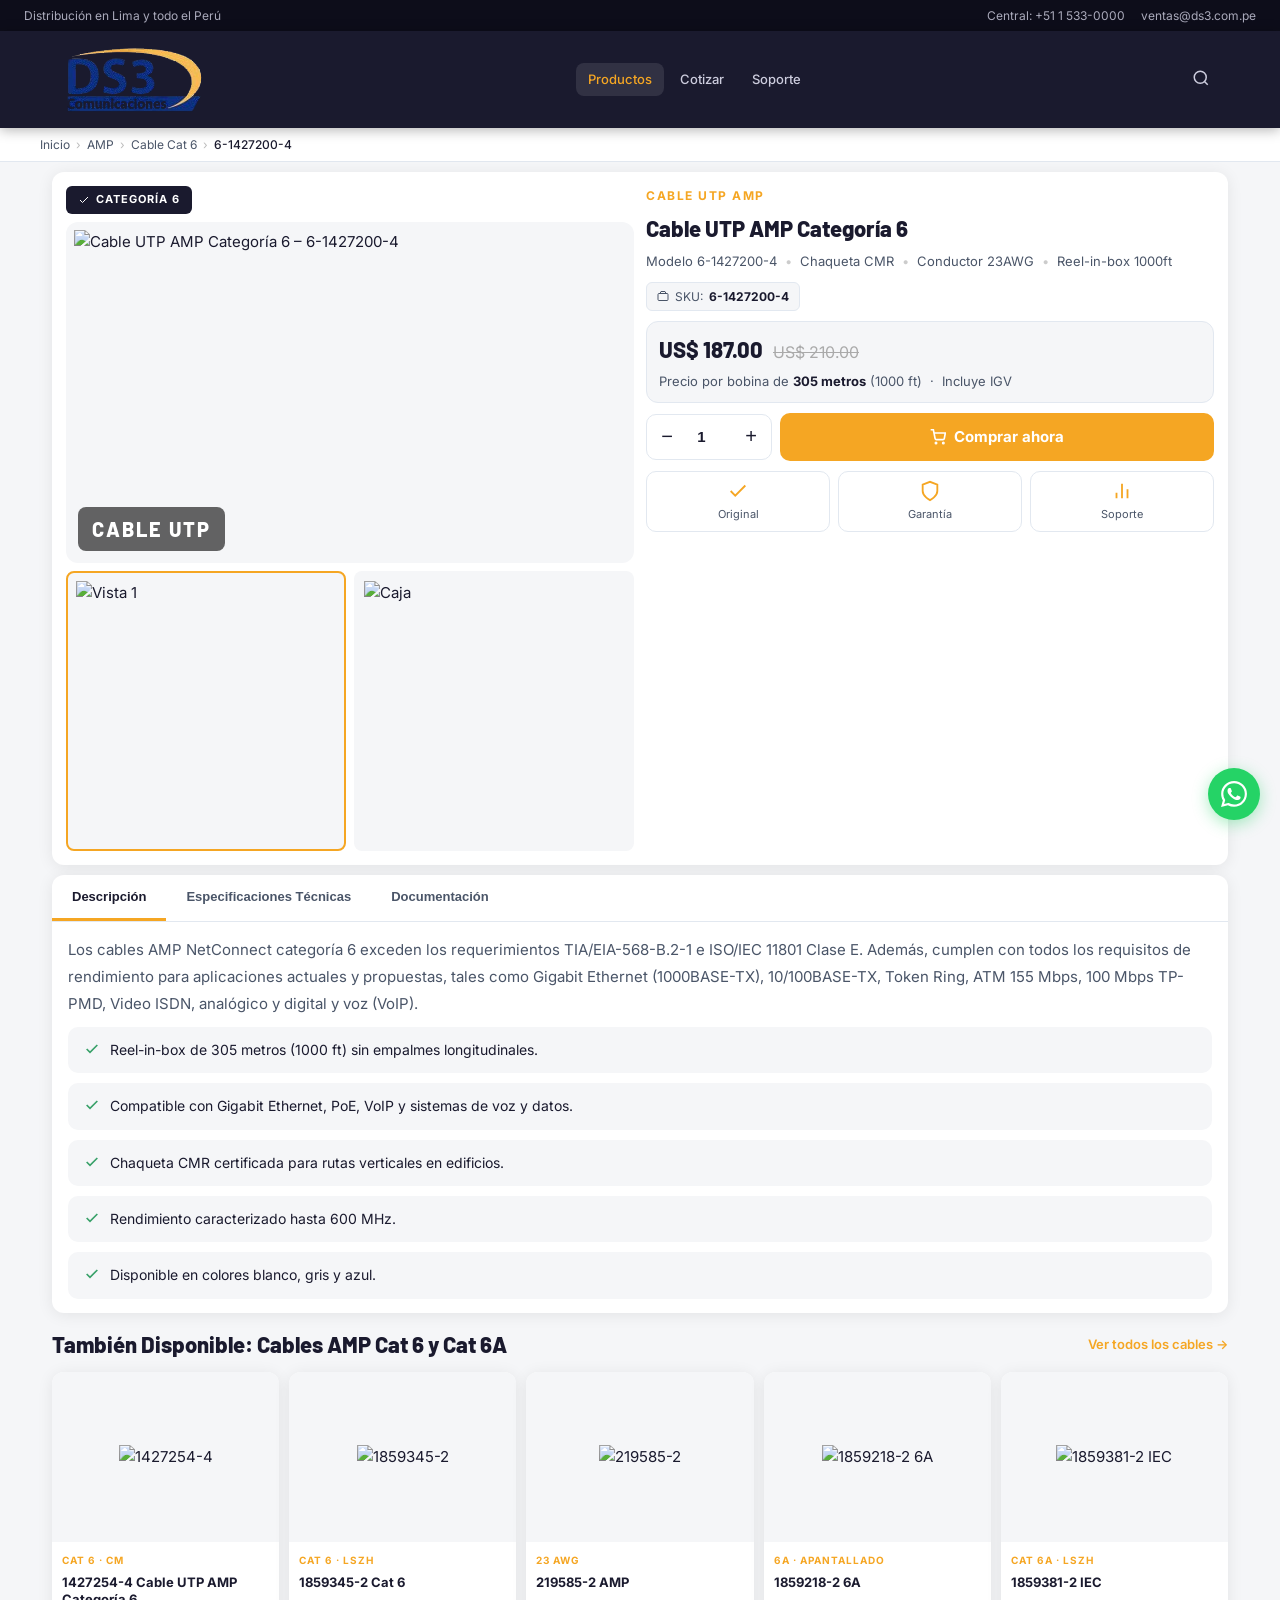
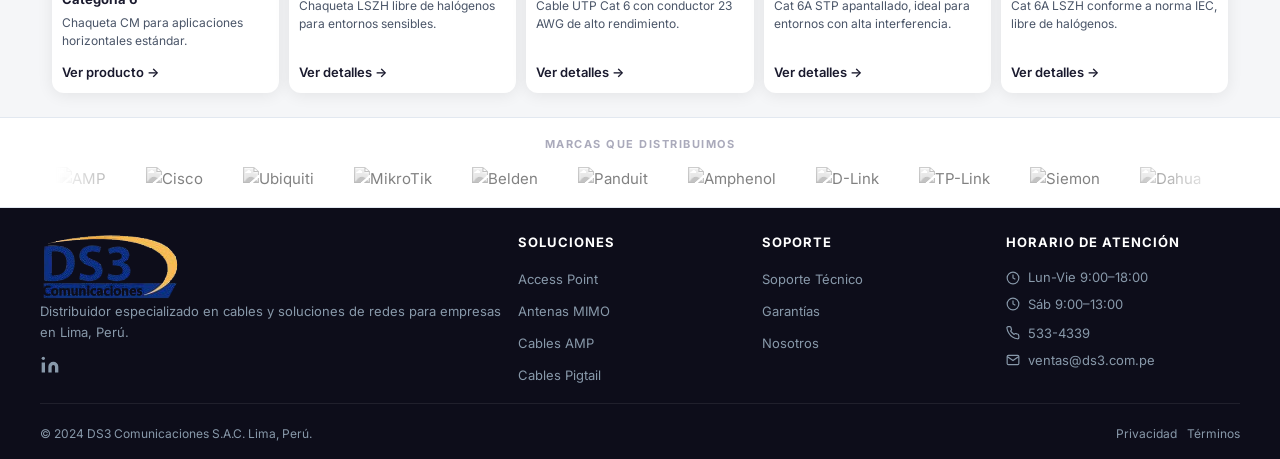
==== commit bd029c26: "feat: update logo images across the site for consistency and responsiveness" ====
--- a/6-1427200-4.html
+++ b/6-1427200-4.html
@@ -32,7 +32,9 @@
     <button class="menu-toggle" onclick="openDrawer()" aria-label="Menú">
       <span></span><span></span><span></span>
     </button>
-    <a href="https://www.ds3comunicaciones.com" class="logo">DS3 <span>Comunicaciones</span></a>
+    <a href="https://www.ds3comunicaciones.com" class="logo">
+      <img src="images/logo.png" alt="DS3 Comunicaciones" class="logo-img" />
+    </a>
     <nav>
       <a href="https://www.ds3comunicaciones.com/AMP/index.html" class="active">Productos</a>
       <a href="https://www.ds3comunicaciones.com/pedido.html">Cotizar</a>
@@ -50,7 +52,9 @@
 <div class="nav-drawer" id="navDrawer">
   <div class="nav-overlay" onclick="closeDrawer()"></div>
   <div class="nav-panel">
-    <div class="logo">DS3 <span style="color:var(--orange)">Comunicaciones</span></div>
+    <div class="logo">
+      <img src="images/logo.png" alt="DS3 Comunicaciones" class="logo-img" />
+    </div>
     <a href="https://www.ds3comunicaciones.com/AMP/index.html">Productos</a>
     <a href="https://www.ds3comunicaciones.com/pedido.html">Cotizar</a>
     <a href="https://www.ds3comunicaciones.com/soporte.html">Soporte</a>
@@ -328,7 +332,7 @@
 <footer>
   <div class="footer-inner">
     <div class="footer-brand">
-      <div class="logo">DS3 <span style="color:var(--orange)">Comunicaciones</span></div>
+      <img src="images/logo.png" alt="DS3 Comunicaciones" class="footer-logo" />
       <p>Distribuidor especializado en cables y soluciones de redes para empresas en Lima, Perú.</p>
       <div style="margin-top:12px;display:flex;gap:10px;align-items:center">
         <a href="https://www.linkedin.com/company/ds3comunicaciones" style="color:#8899aa" aria-label="LinkedIn">
--- a/css/style.css
+++ b/css/style.css
@@ -106,6 +106,14 @@
 }
 .logo span { color: var(--orange); }
 
+.logo-img,
+.footer-logo {
+  max-width: 220px;
+  width: auto;
+  height: auto;
+  display: block;
+}
+
 /* hamburger */
 .menu-toggle {
   display: none;
